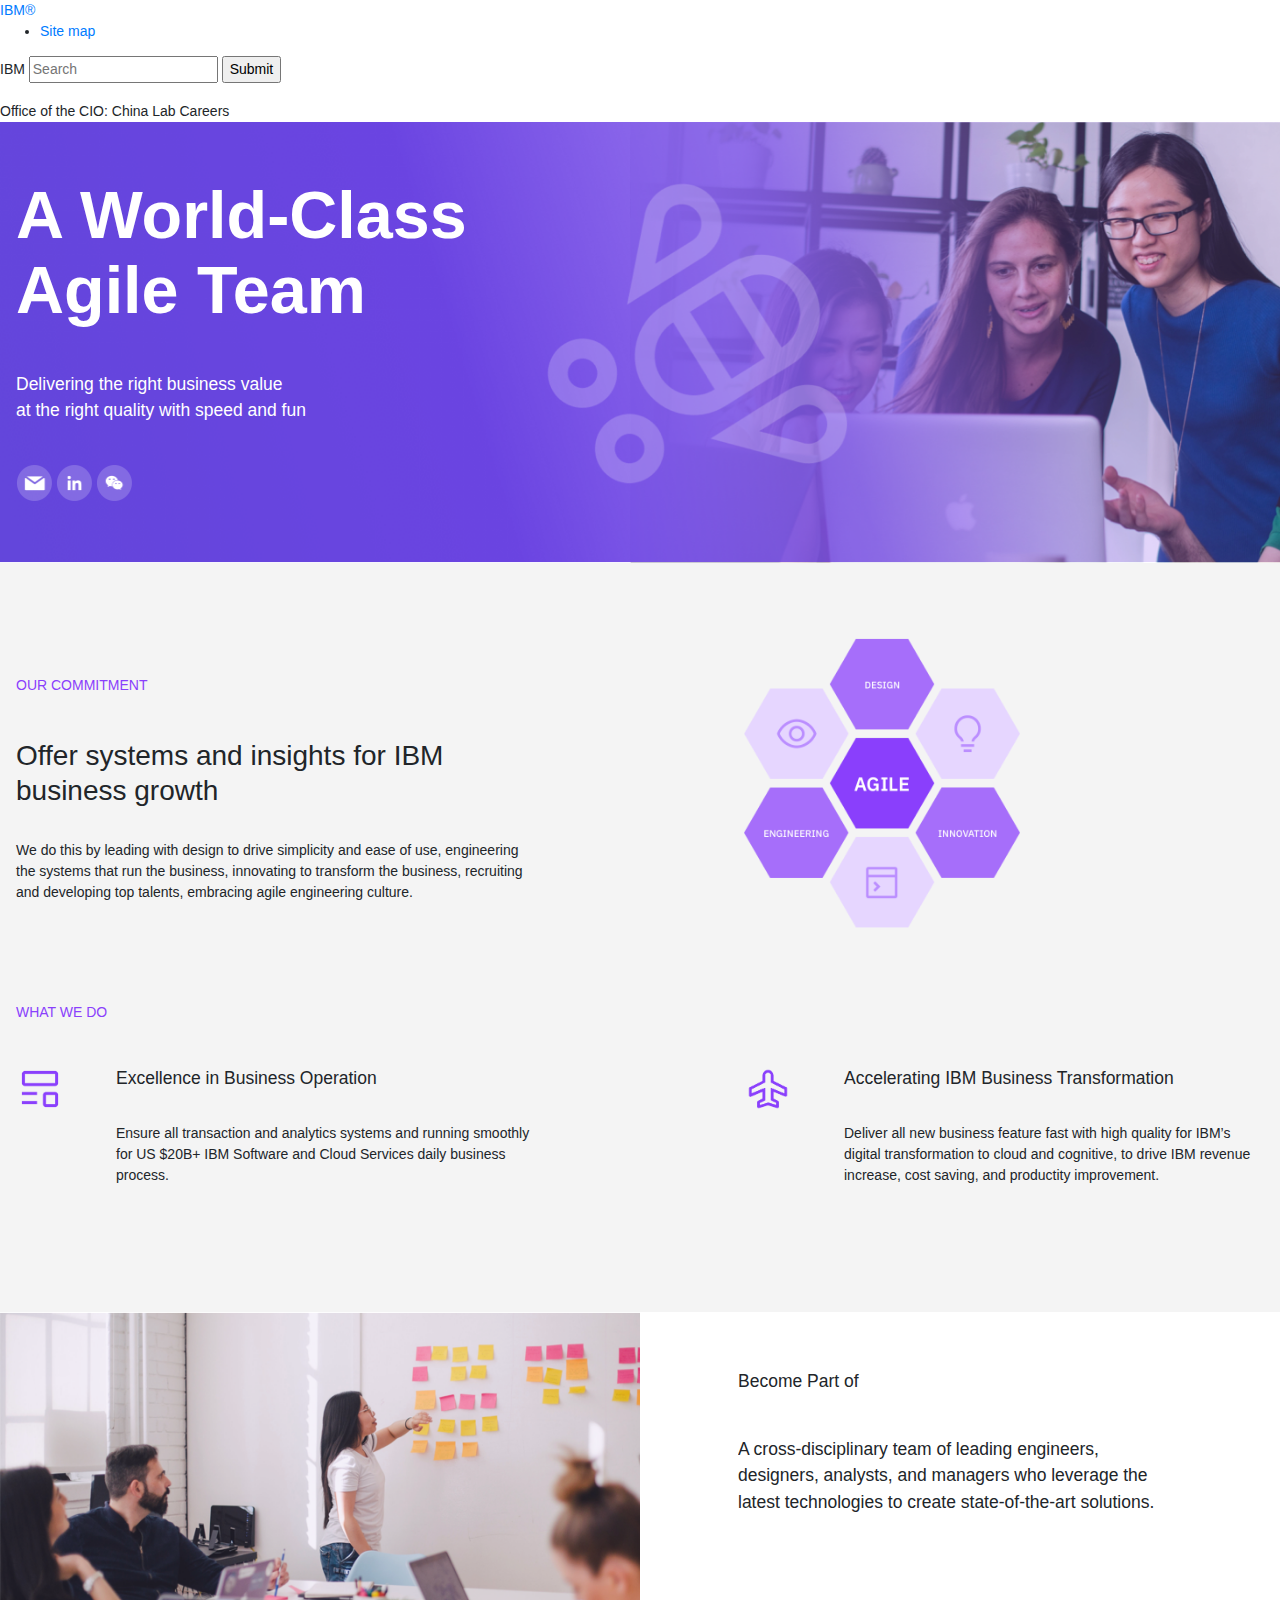
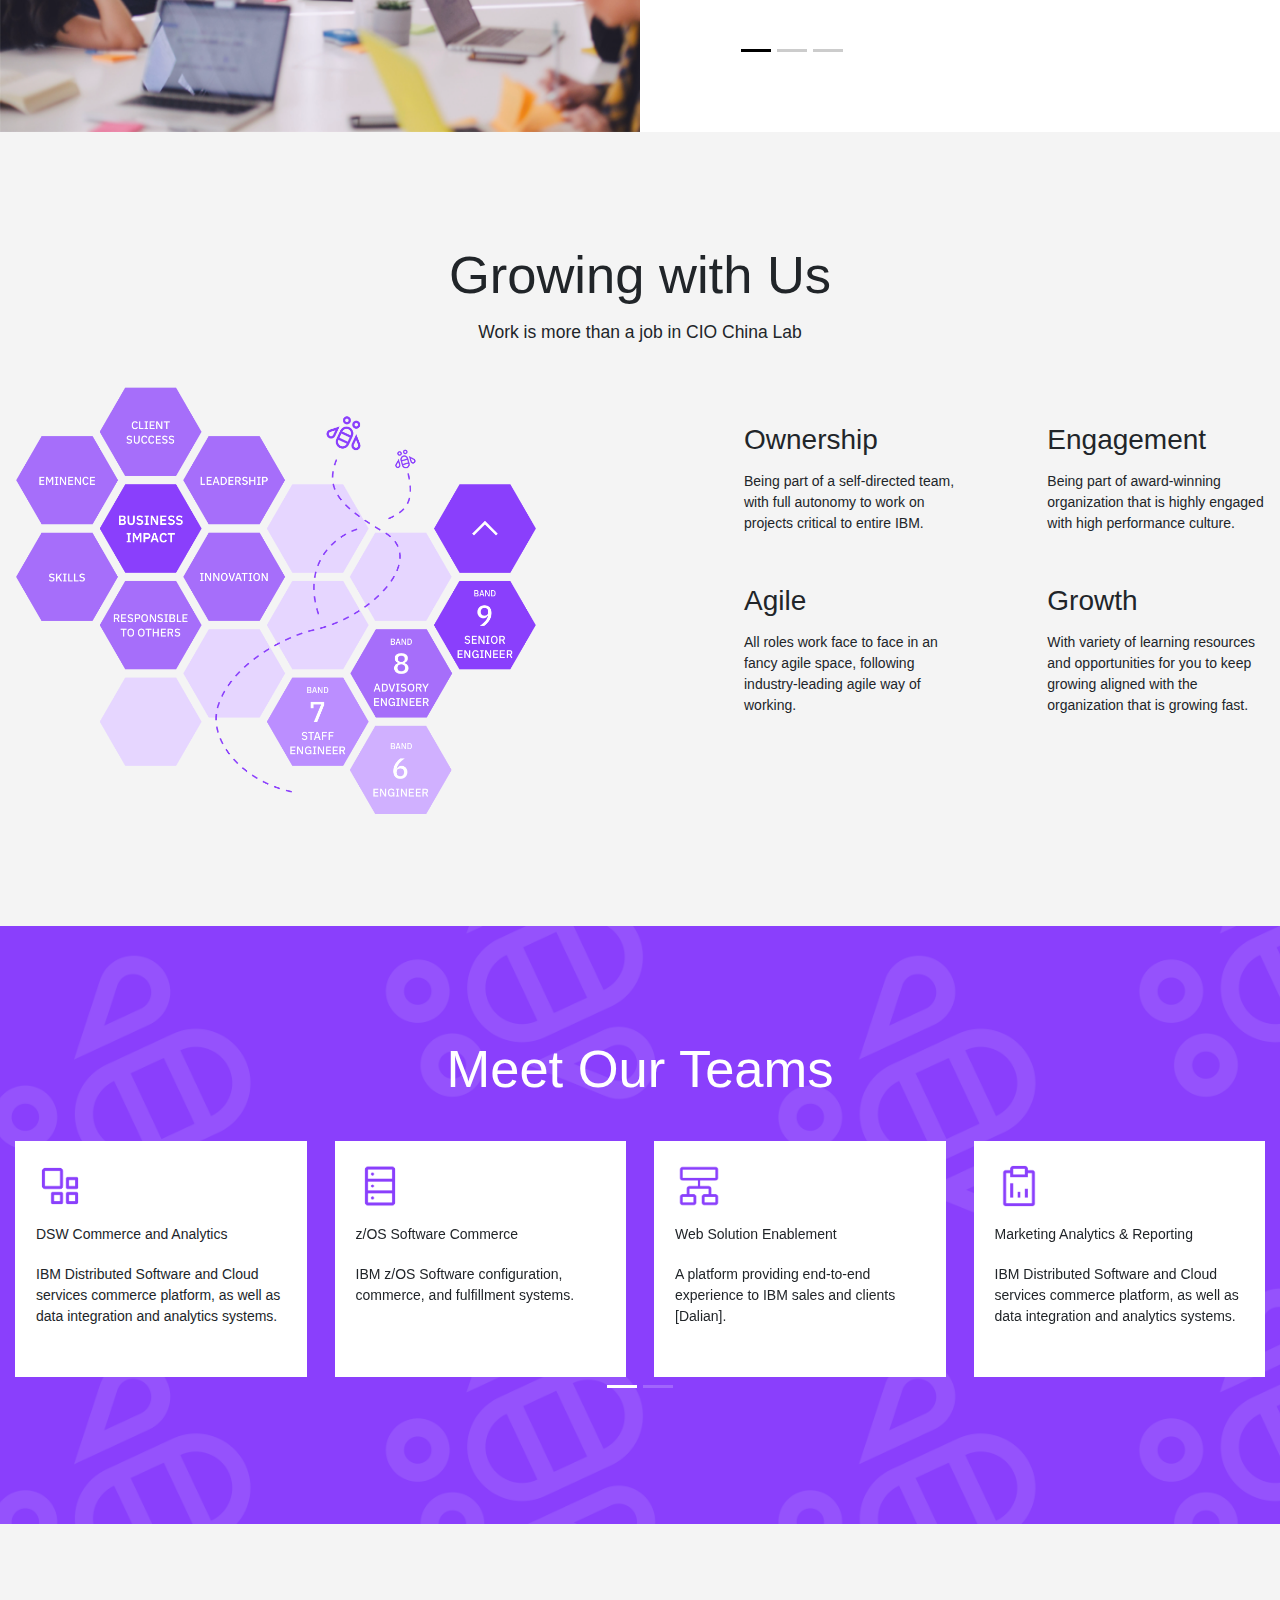
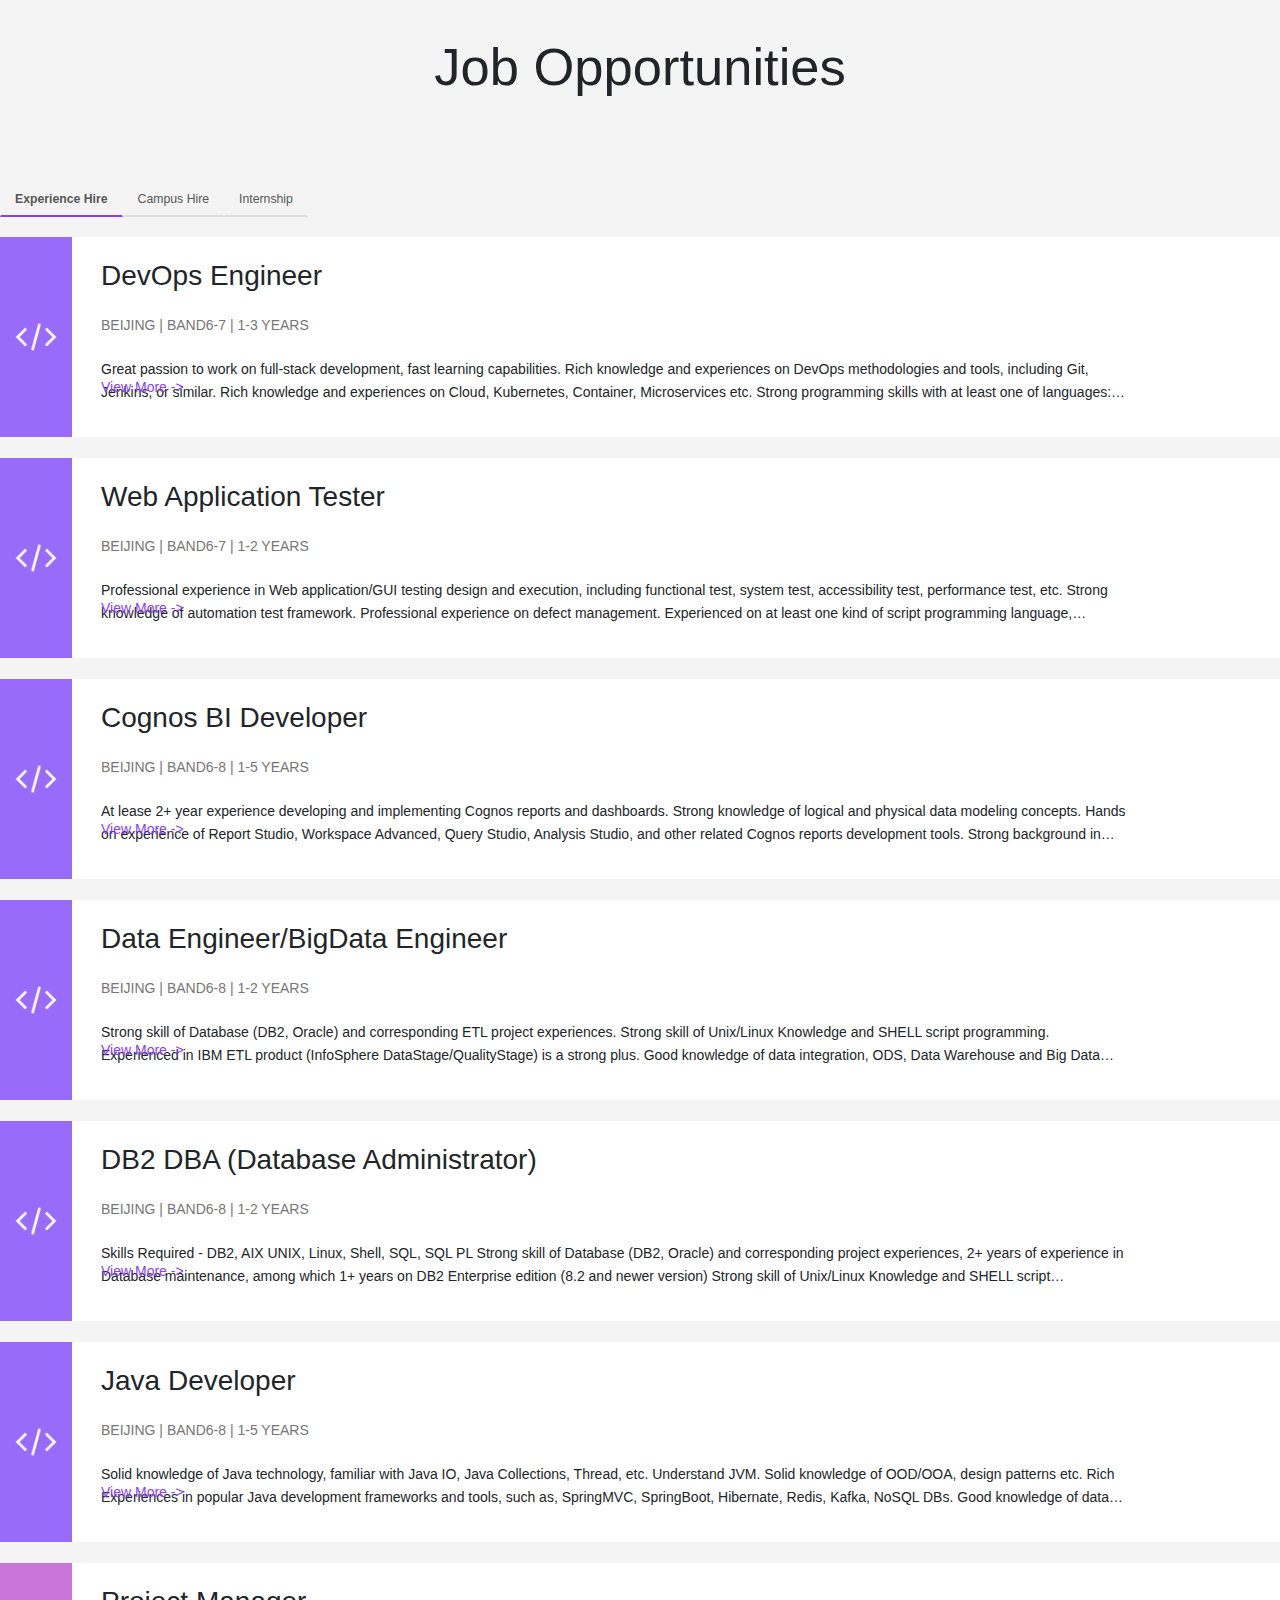
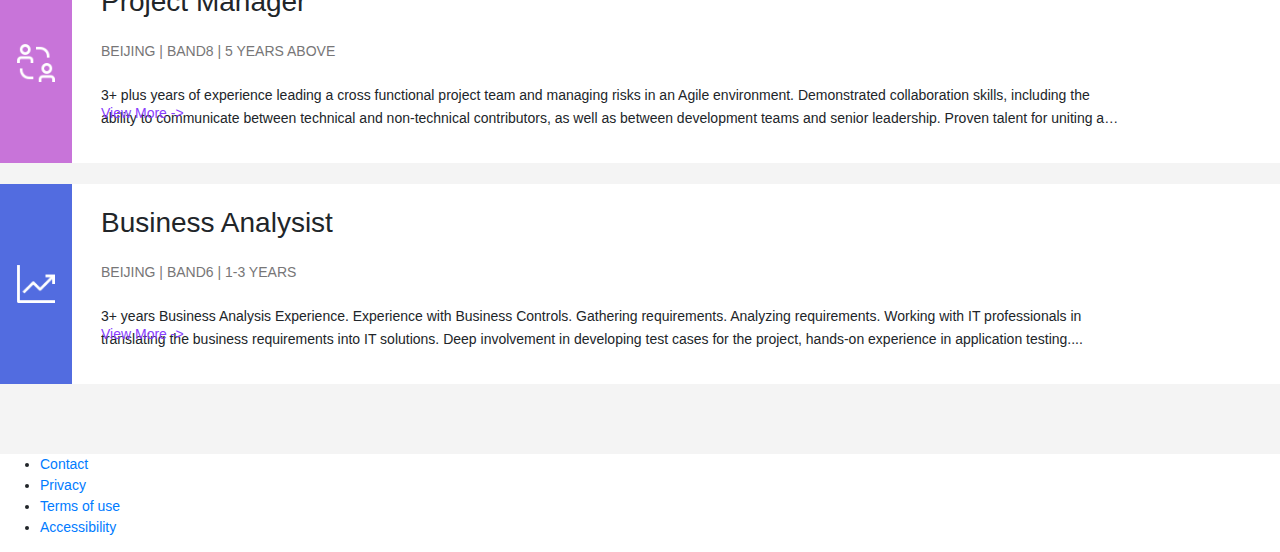
==== index.html @ 2b4200d7 "update becomePartOfUs png size in mobile" ====
<!doctype html>
<html lang="en">

<head>
  <!-- Required meta tags -->
  <meta charset="UTF-8" />

  <link rel="icon" href="//www.ibm.com/favicon.ico">
  <link rel="canonical" href="http://www.ibm.com/______">

  <meta name="dcterms.date" content="YYYY-MM-DD">
  <meta name="dcterms.rights" content="© Copyright IBM Corp. 2016">
  <meta name="description" content="IBM CIO CAREER">
  <meta name="geo.country" content="US">
  <meta name="keywords" content="IBM CIO CAREER">
  <meta name="robots" content="index,follow">
  <meta name="viewport" content="width=device-width, initial-scale=1, shrink-to-fit=no">

  <!-- <script type="text/javascript" language="JavaScript" src="js/jquery.i18n.properties-min.js"></script> -->

  <link rel="stylesheet" href="css/bootstrap.min.css">
  <link rel="stylesheet" href="css/index.css">
  <link rel="stylesheet" href="css/common.css">
  <link href="https://1.www.s81c.com/common/v18/css/www.css" rel="stylesheet">
  <link href="https://1.www.s81c.com/common/v19a/css/www.css" rel="stylesheet" />
  <script src="https://1.www.s81c.com/common/stats/ida_stats.js"></script>
  <script src="https://1.www.s81c.com/common/v18/js/www.js"></script>
  <script src="//1.www.s81c.com/common/v19a/js/www.js"></script>
  <script>
    IBMCore.common.util.config.set({
      footer: {
        type: "alternate"
      }
    });
  </script>

  <title>IBM CIO Career</title>

  <script>
    digitalData = {
      page: {
        category: {
          primaryCategory: "SB03"
        },
        pageInfo: {
          effectiveDate: "2014-11-19",
          expiryDate: "2015-11-19",
          language: "en-US",
          publishDate: "2014-11-19",
          publisher: "IBM Corporation",
          version: "v19",
          ibm: {
            contentDelivery: "ECM/Filegen",
            contentProducer: "ECM/IConS Adopter ## - #synkey# - 11/19/2014 05:14:00 PM",
            country: "US",
            industry: "______",
            owner: "Some Person/City/IBM",
            siteID: "______",
            subject: "______",
            type: "CT###"
          }
        }
      }
    };
  </script>


</head>

<body id="ibm-com" class="ibm-type">
  <div id="ibm-top" class="ibm-landing-page container-fiuled">
    <!-- MASTHEAD_BEGIN -->
    <div id="ibm-masthead" role="banner" aria-label="IBM">
      <div id="ibm-universal-nav">
        <nav role="navigation" aria-label="IBM">
          <div id="ibm-home"><a href="http://www.ibm.com/us/en/">IBM®</a></div>
          <ul id="ibm-menu-links" role="toolbar" aria-label="Site map">
            <li><a href="http://www.ibm.com/sitemap/us/en/">Site map</a></li>
          </ul>
        </nav>

        <div id="ibm-search-module" role="search" aria-labelledby="ibm-masthead">
          <form id="ibm-search-form" action="//www.ibm.com/Search/" method="get">
            <p>
              <label for="q">IBM</label>
              <input type="text" maxlength="100" value="" placeholder="Search" name="q" id="q" aria-label="Search" />
              <input type="hidden" value="18" name="v" />
              <input type="hidden" value="utf" name="en" />
              <input type="hidden" value="en" name="lang" />
              <input type="hidden" value="us" name="cc" />
              <input type="submit" id="ibm-search" class="ibm-btn-search" value="Submit" />
            </p>
          </form>
        </div>
      </div>
    </div>
    <!-- MASTHEAD_END -->

    <!-- CONTENT -->
    <div id="ibm-content-wrapper">
      <header role="banner" aria-labelledby="ibm-pagetitle-h1">
        <nav role="navigation">
          <div class="ibm-sitenav-menu-container" data-widgetprocessed="true" id="sitenav-menu">
            <div class="ibm-sitenav-menu-name">
              Office of the CIO: China Lab Careers
            </div>
          </div>
        </nav>
        <div id="ibm-leadspace-head" class="ibm-alternate cover-title">
          <div class="cio-career-padding-big">
            <div class="ibm-columns">
              <p class="cio-career-h1 font-weight-600">A World-Class <br />Agile Team</p>
              <p class="cio-career-padding-top-normal cio-career-h3">
                Delivering the right business value<br />at the right quality with speed and fun
              </p>
              <p class="cio-career-padding-top-normal" style="padding: 0px">
                <a href="mailto:sample@sample.com" class="contactImg emailImg"></a>
                <a href="https://www.linkedin.com/shareArticle?mini=true&url=https%3a%2f%2fciochinalab.github.io%2fhiring%2f&title=IBM%20CIO%20Career"
                  class="contactImg inImg"></a>
                <a class="contactImg wechatImg" id="wechat-link"></a>
              </p>
            </div>
          </div>
        </div>
      </header>
      <main role="main" aria-labelledby="ibm-pagetitle-h1" id="main">
        <div id="ibm-pcon" class="ibm-background-color ">
          <div class="our-commitment ibm-columns">
            <div class="row">
              <div class="col-sm-12 col-md-5 col-lg-5 cio-career-title-top-pad">
                <p class="careerPurple ibm-bold">OUR COMMITMENT</p>
                <p class="cio-career-h2 cio-career-padding-top-normal">Offer systems and insights for IBM business
                  growth
                </p>
                <p class="cio-career-padding-top-small">
                  We do this by leading with design to drive simplicity and ease of use,
                  engineering the systems that run the business, innovating to transform the business,
                  recruiting and developing top talents, embracing agile engineering culture.
                </p>
              </div>
              <div class="d-none d-md-block d-lg-block d-xl-block col-md-2 col-lg-2"></div>
              <div class="col-sm-12 col-md-5 col-lg-5 cio-career-padding-top-img">
                <img src="img/Agile.png" id="agile">
              </div>
            </div>
          </div>
          <div class="focused-areas ibm-columns">
            <div class="cio-career-padding-whatwedo row">
              <p class="careerPurple ibm-bold">WHAT WE DO</h3>
                <div class="w-100"></div>
                <div class="col-sm col-md-5 col-lg-5 cio-career-padding-top-normal">
                  <div class="row">
                    <div class="col icon-col">
                      <img src="img/icon5.png" class="icon-size">
                    </div>
                    <div class="col">
                      <p class="cio-career-h3">Excellence in Business Operation</p>
                      <p class="cio-career-padding-top-small">
                        Ensure all transaction and analytics systems and running smoothly for US $20B+ IBM
                        Software and Cloud Services daily business process.
                      </p>
                    </div>
                  </div>
                </div>
                <div class="col-sm-0 col-md-2 col-lg-2 cio-career-padding-top-normal"></div>
                <div class="col-sm col-md-5 col-lg-5 cio-career-padding-top-normal">
                  <div class="row">
                    <div class="col icon-col">
                      <img src="img/icon6.png" class="icon-size">
                    </div>
                    <div class="col">
                      <p class="cio-career-h3">Accelerating IBM Business Transformation</p>
                      <p class="cio-career-padding-top-small">
                        Deliver all new business feature fast with high quality for IBM’s digital
                        transformation to cloud and cognitive, to drive IBM revenue increase, cost
                        saving, and productity improvement.
                      </p>
                    </div>
                  </div>
                </div>
            </div>
          </div>
          <div class="become-part-of" id="becomePartOf">
            <div class="ibm-columns all-in-small-center-in-big">
              <div class="row">
                <div id="carouselBecomePartOf" class="carousel slide" data-ride="carousel" data-interval="false">
                  <ol class="carousel-indicators">
                    <li data-target="#carouselBecomePartOf" data-slide-to="0" class="active"></li>
                    <li data-target="#carouselBecomePartOf" data-slide-to="1"></li>
                    <li data-target="#carouselBecomePartOf" data-slide-to="2"></li>
                  </ol>
                  <div class="carousel-inner">
                    <div class="carousel-item active">
                      <div class="row">
                        <div class="col-sm-12 col-md-6 col-lg-6 becomePartOfCardImgDiv" style="overflow:hidden">
                          <img src="img/BecomePartOf.png" class="becomePartOfCardImg">
                        </div>
                        <div class="col-sm-12 col-md-6 col-lg-6 becomePartOfCard">
                          <div class="becomePartOfCardPad">
                            <p
                              class="cio-career-h3 cio-career-padding-top-h3 paddingContent ibm-type-serif ibm-type-regular">
                              Become Part of</p>
                            <p class="cio-career-h3 cio-career-padding-top-p paddingContent ibm-type-serif ellipsis-6">
                              A cross-disciplinary team of leading engineers, designers, analysts, and managers who
                              leverage
                              the latest technologies to create state-of-the-art solutions.
                            </p>
                          </div>
                        </div>
                      </div>
                    </div>
                    <div class="carousel-item">
                      <div class="row">
                        <div class="col-sm-12 col-md-6 col-lg-6 becomePartOfCardImgDiv" style="overflow:hidden">
                          <img src="img/Workin.png" class="becomePartOfCardImg">
                        </div>
                        <div class="col-sm-12 col-md-6 col-lg-6 becomePartOfCard">
                          <div class="becomePartOfCardPad">
                            <p
                              class="cio-career-h3 cio-career-padding-top-h3 paddingContent ibm-type-serif ibm-type-regular">
                              Work in</p>
                            <p class="cio-career-h3 cio-career-padding-top-p paddingContent ibm-type-serif ellipsis-6">
                              A collaborative, transparent, and flat organization with a dynamic studio-like atmosphere,
                              where
                              difference and diversity is fully respected.
                            </p>
                          </div>
                        </div>
                      </div>
                    </div>
                    <div class="carousel-item">
                      <div class="row">
                        <div class="col-sm-12 col-md-6 col-lg-6 becomePartOfCardImgDiv" style="overflow:hidden">
                          <img src="img/BenifitFrom.png" class="becomePartOfCardImg">
                        </div>
                        <div class="col-sm-12 col-md-6 col-lg-6 becomePartOfCard">
                          <div class="becomePartOfCardPad">
                            <p
                              class="cio-career-h3 cio-career-padding-top-h3 paddingContent ibm-type-serif ibm-type-regular">
                              Benefit from</p>
                            <p class="cio-career-h3 cio-career-padding-top-p paddingContent ibm-type-serif ellipsis-6">
                              The technical affinity and innovation capabilities encouraged by the team, where you can
                              develop
                              a global vision and mindset, offered a variety of opportunities.
                            </p>
                          </div>
                        </div>
                      </div>
                    </div>
                  </div>
                </div>
              </div>
            </div>

          </div>
          <div class="growing-with-us ibm-columns">
            <div class="cio-career-title-bottom-pad cio-career-title-top-pad">
              <p class="cio-career-medium text-center fontWeight">Growing with Us</p>
              <h2 class="d-none d-md-block d-lg-block d-xl-block cio-career-h3 ibm-padding-top-1 cio-career-padding-bottom-normal text-center fontWeight">Work is more than
                a
                job
                in CIO China Lab</h2>
                <h2 class="d-block d-md-none cio-career-h3 ibm-padding-top-1 cio-career-padding-bottom-normal text-center fontWeight">Work is more than
                    a
                    job<br/>
                    in CIO China Lab</h2>
              <div class="row">
                <div class="col-sm-12 col-md-12 col-lg-5" style="margin: auto 0">
                  <img src="img/Growing-with-Us.png" style="width: 100%">
                </div>
                <div class="col-sm-12 col-md-12 col-lg-2"></div>
                <div class="col-sm-12 col-md-12 col-lg-5">
                  <div class="row">
                    <div class="col-sm-5 growing-top-pad">
                      <p class="cio-career-h2">Ownership</p>
                      <p class="ibm-padding-top-1">Being part of a self-directed team, with full autonomy to
                        work on projects
                        critical to entire IBM.</p>
                    </div>
                    <div class="col-sm-2"></div>
                    <div class="col-sm-5 growing-top-pad">
                      <p class="cio-career-h2">Engagement</p>
                      <p class="ibm-padding-top-1">Being part of award-winning organization that is highly
                        engaged with high
                        performance culture.</p>
                    </div>
                  </div>
                  <div class="row">
                    <div class="col-sm-5 growing-top-pad">
                      <p class="cio-career-h2">Agile</p>
                      <p class="ibm-padding-top-1">All roles work face to face in an fancy agile space,
                        following industry-leading
                        agile way of working.</p>
                    </div>
                    <div class="col-sm-2"></div>
                    <div class="col-sm-5">
                      <p class="cio-career-h2 growing-top-pad">Growth</p>
                      <p class="ibm-padding-top-1">With variety of learning resources and opportunities for you
                        to keep growing
                        aligned with the organization that is growing fast.</p>
                    </div>
                  </div>
                </div>
              </div>
            </div>
          </div>
          <div class="meet-our-team cio-career-title-bottom-pad cio-career-title-top-pad" id="meetOurTeam">
            <p class="cio-career-medium fontWeight cio-career-aglign-center" style="color: #fff;">Meet Our Teams</p>
            <div id="carouselMeetOurTeam" class="ibm-columns carousel slide cio-career-padding-top-normal"
              data-ride="carousel" data-interval="false">
              <ol class="carousel-indicators" id="meetOurTeamIndicator">
              </ol>
              <div class="carousel-inner" id="meetOurTeamInner">
              </div>
            </div>
          </div>
          <div class="job-opportunity ibm-columns">
            <div class="cio-career-title-top-pad">
              <p class="cio-career-medium fontWeight cio-career-aglign-center">Job Opportunities</p>
              <nav class="cio-career-top-pad-medium ">
                <div class="nav nav-tabs  cio-career-small" id="opp-nav-tab" role="tablist">
                  <a class="nav-item nav-link active" id="tab-experienceHire" data-toggle="tab" href="#experienceHire"
                    role="tab" aria-controls="experience" aria-selected="true">Experience Hire</a>
                  <a class="nav-item nav-link" id="tab-campusHire" data-toggle="tab" href="#campusHire" role="tab"
                    aria-controls="campusHire" aria-selected="false">Campus Hire</a>
                  <a class="nav-item nav-link" id="tab-internship" data-toggle="tab" href="#internship" role="tab"
                    aria-controls="internship" aria-selected="false">Internship</a>
                </div>
              </nav>
              <div class="tab-content cio-career-bottom-pad-medium">
                <div class="tab-pane fade show active" id="experienceHire" role="tabpanel"
                  aria-labelledby="tab-experienceHire">
                </div>
                <div class="tab-pane fade" id="campusHire" role="tabpanel" aria-labelledby="tab-campusHire"></div>
                <div class="tab-pane fade" id="internship" role="tabpanel" aria-labelledby="tab-internship"></div>
              </div>
            </div>
          </div>
        </div>
      </main>
    </div>
    <!-- CONTENT -->

    <!-- FOOTER_BEGIN -->
    <div id="ibm-footer-module"></div>
    <footer role="contentinfo" aria-label="IBM">
      <div id="ibm-footer">
        <ul>
          <li><a href="http://www.ibm.com/contact/us/en/">Contact</a></li>
          <li><a href="http://www.ibm.com/privacy/us/en/">Privacy</a></li>
          <li><a href="http://www.ibm.com/legal/us/en/">Terms of use</a></li>
          <li><a href="http://www.ibm.com/accessibility/us/en/">Accessibility</a></li>
        </ul>
      </div>
    </footer>
    <!-- FOOTER_END -->
  </div>

  <script src="js/jquery.min.js"></script>
  <!-- <script src="js/jquery.i18n.properties.min.js"></script> -->
  <script src="js/jquery.qrcode.min.js"></script>
  <script src="js/hammer.min.js"></script>
  <script src="js/popper.min.js"></script>
  <script src="js/bootstrap.min.js"></script>
  <script src="js/jobs.js"></script>
  <script src="js/index.js"></script>
</body>

</html>
---- css/index.css ----
@media screen and (max-width: 768px) {
  .become-part-of>.all-in-small-center-in-big {
    width: 100% !important;
    padding: 0px !important;
  }

  #carouselBecomePartOf .carousel-indicators {
    padding: 0 0 2rem !important;
    position: absolute;
    right: auto !important;
    bottom: 0;
    left: 31px !important;
    z-index: 15;
    display: -ms-flexbox;
    display: flex;
    -ms-flex-pack: center;
    justify-content: center;
    padding-left: 0;
    margin-right: 0 !important;
    margin-left: 0 !important;
    list-style: none;
  }

  .task-card {
    padding: 1.8125rem 1.5rem 1.5rem;
    background-color: #fff;
    height: 16.8125rem;
  }

  .cio-career-top-pad-medium {
    padding-top: 2.5rem;
  }

  .cio-career-bottom-pad-medium {
    padding-bottom: 2.5rem;
  }

  .teamName-top-pad {
    padding-top: 1.5rem;
  }

  .meet-our-team {
    margin-left: -15px;
    margin-right: -15px;
    background-image: url("../img/Team-background-Mobile.png");
    background-size: cover;
    background-repeat: no-repeat;
  }

  /* show 3 lines */
  .imitate_ellipsis {
    position: relative;
    line-height: 1.625em;
    height: 4.875em;
    overflow: hidden;
  }

  .imitate_ellipsis::after {
    content: "...";
    position: absolute;
  }

  #agile {
    width: 70%;
  }

}

@media screen and (min-width: 768px) and (max-width: 1669px) {
  .become-part-of>.all-in-small-center-in-big {
    width: 100% !important;
    padding: 0px !important;
  }

  #carouselBecomePartOf .carousel-indicators {
    padding: 0 0 4rem !important;
    position: absolute;
    right: auto !important;
    bottom: 0;
    left: calc(7rem + 50%);
    z-index: 15;
    display: -ms-flexbox;
    display: flex;
    -ms-flex-pack: center;
    justify-content: center;
    padding-left: 0;
    margin-right: 0 !important;
    margin-left: 0 !important;
    list-style: none;
  }

  .task-card {
    padding: 1.5rem;
    background-color: #fff;
    height: 16.875rem;
  }

  .cio-career-top-pad-medium {
    padding-top: 5rem;
  }

  .cio-career-bottom-pad-medium {
    padding-bottom: 5rem;
  }

  .teamName-top-pad {
    padding-top: 1rem;
  }

  .meet-our-team {
    margin-left: -15px;
    margin-right: -15px;
    background-image: url("../img/Team-background-Web.png");
    background-size: cover;
    background-repeat: no-repeat;
  }

  /* show 2 lines */
  .imitate_ellipsis {
    position: relative;
    line-height: 1.625em;
    height: 3.25em;
    overflow: hidden;
  }

  .imitate_ellipsis::after {
    content: "...";
    position: absolute;
  }

  #agile {
    width: 19.6875rem;
  }
}

@media screen and (min-width: 1670px) and (max-width:1680px) {
  .become-part-of>.all-in-small-center-in-big {
    width: 100% !important;
    padding: 0px !important;
  }
}

@media screen and (min-width: 1670px) {
  #carouselBecomePartOf .carousel-indicators {
    padding: 0 0 4rem !important;
    position: absolute;
    right: auto !important;
    bottom: 0;
    left: calc(7rem + 50%);
    z-index: 15;
    display: -ms-flexbox;
    display: flex;
    -ms-flex-pack: center;
    justify-content: center;
    padding-left: 0;
    margin-right: 0 !important;
    margin-left: 0 !important;
    list-style: none;
  }

  .task-card {
    padding: 2.4375rem 1.5rem 1rem;
    background-color: #fff;
    height: 16.875rem;
  }

  .cio-career-top-pad-medium {
    padding-top: 5rem;
  }

  .cio-career-bottom-pad-medium {
    padding-bottom: 5rem;
  }

  .teamName-top-pad {
    padding-top: 1rem;
  }

  .meet-our-team {
    margin-left: -15px;
    margin-right: -15px;
    background-image: url("../img/Team-background-Web.png");
    background-size: cover;
    background-repeat: no-repeat;
  }

  /* show 2 lines */
  .imitate_ellipsis {
    position: relative;
    line-height: 1.625em;
    height: 3.25em;
    overflow: hidden;
  }

  .imitate_ellipsis::after {
    content: "...";
    position: absolute;
  }

  #agile {
    width: 19.6875rem;
  }

}

ol>li::before,
ul>li::before {
  display: none !important;
}

ol>li{
  padding-top: 0px !important;
  padding-left: 0px !important;
}

.careerPurple {
  color: #8A3FFC;
}

.emailImg {
  background-image: url("../img/icon-Email.png");
  background-size: 36px 36px;
}

.emailImg:hover {
  background-image: url("../img/icon-Email(hover).png");
  background-size: 36px 36px;
}

.inImg {
  background-image: url("../img/icon-Linkedin.png");
  background-size: 36px 36px;
}

.inImg:hover {
  background-image: url("../img/icon-Linkedin(hover).png");
  background-size: 36px 36px;
}

.wechatImg {
  background-image: url("../img/icon-WeChat.png");
  background-size: 36px 36px;
}

.wechatImg:hover {
  background-image: url("../img/icon-WeChat(hover).png");
  background-size: 36px 36px;
}

.contactImg {
  height: 36px;
  width: 36px;
  display: inline-block;
}

.ibm-background-color {
  background-color: #f4f4f4 !important;
}

.ibm-columns {
  padding: 0 16px !important;
}

.col,
.col-1,
.col-10,
.col-11,
.col-12,
.col-2,
.col-3,
.col-4,
.col-5,
.col-6,
.col-7,
.col-8,
.col-9,
.col-auto,
.col-lg,
.col-lg-1,
.col-lg-10,
.col-lg-11,
.col-lg-12,
.col-lg-2,
.col-lg-3,
.col-lg-4,
.col-lg-5,
.col-lg-6,
.col-lg-7,
.col-lg-8,
.col-lg-9,
.col-lg-auto,
.col-md,
.col-md-1,
.col-md-10,
.col-md-11,
.col-md-12,
.col-md-2,
.col-md-3,
.col-md-4,
.col-md-5,
.col-md-6,
.col-md-7,
.col-md-8,
.col-md-9,
.col-md-auto,
.col-sm,
.col-sm-1,
.col-sm-10,
.col-sm-11,
.col-sm-12,
.col-sm-2,
.col-sm-3,
.col-sm-4,
.col-sm-5,
.col-sm-6,
.col-sm-7,
.col-sm-8,
.col-sm-9,
.col-sm-auto,
.col-xl,
.col-xl-1,
.col-xl-10,
.col-xl-11,
.col-xl-12,
.col-xl-2,
.col-xl-3,
.col-xl-4,
.col-xl-5,
.col-xl-6,
.col-xl-7,
.col-xl-8,
.col-xl-9,
.col-xl-auto {
  padding-right: 0px !important;
  padding-left: 0px !important;
}

.nav-tabs .nav-link:focus, .nav-tabs .nav-link:hover {
  border-color: transparent transparent #DCDCDC transparent !important;
}

.nav-tabs {
  border-bottom: 0px !important;
}
#opp-nav-tab a {
  color: #565656 !important;
}

.nav-tabs .nav-link {
  /* border: 2px solid transparent; */
  border-bottom: 2px solid #DCDCDC;
  border-top-left-radius: .25rem;
  border-top-right-radius: .25rem;
}

.nav-tabs .nav-item.show .nav-link, .nav-tabs .nav-link.active {
  color: #373D42 !important;
  font-weight: 600;
  background-color: #f4f4f4 !important;
  border-color:#f4f4f4 #f4f4f4 #8A3FFC #f4f4f4 !important;
}

.carousel-indicators li{
  opacity: .2;
}

a:focus {
  outline:0px !important;
}

.row {
  margin-right: 0px !important;
  margin-left: 0px !important;
}

.xs-pad {
  padding-bottom: 8px !important;
}

/* .cover-title p {
  font-size: 1.2rem;
}

.cover-title .col-sm {
  padding: 2rem 3rem;
}

.cover-title h1 {
  font-size: 4rem;
} */


/* 对 */
.our-commitment .col-sm {
  padding: 0rem;
}

.focused-areas .col-sm {
  padding: 0rem;
}

.focused-areas .icon-col {
  flex: 0 0 100px;
}

.become-part-of .col-sm:first-child {
  padding: 0;
}

.become-part-of .col-sm:first-child img {
  width: 100%;
}

.become-part-of .row {
  background-color: #fff;
  margin-left: 0px;
  margin-right: 0px;
}

.become-part-of .carousel {
  height: 100%;
}

.become-part-of .carousel .carousel-indicators li {
  background-color: #000;
}
.subtitle-job-card{
  color: #777677;
}

.icon-size{
  height: 3.45rem;
}
/* .become-part-of .carousel .carousel-item {
  padding: 3rem;
} */


/* .meet-our-team>P:first-child {
  color: #fff;
  text-align: center;
} */



.meet-our-team ol {
  padding: 0px;
}

.job-opportunity {
  padding: 0px !important;
}

.industryHireLeft {
  float: left;
  width: 10px;
  position: relative;
}

.industryHireRight {
  float: right;
  width: 100%;
  margin-left: -100px;
}


.ellipsis-6 {
  display: -webkit-box;
  overflow: hidden;
  white-space: normal;
  text-overflow: ellipsis;
  word-wrap: break-word;
  -webkit-line-clamp: 6;
  -webkit-box-orient: vertical;
}

.ellipsis-2 {
  display: -webkit-box;
  overflow: hidden;
  white-space: normal;
  text-overflow: ellipsis;
  word-wrap: break-word;
  -webkit-line-clamp: 2;
  -webkit-box-orient: vertical;
}

.ellipsis-3 {
  display: -webkit-box;
  overflow: hidden;
  white-space: normal;
  text-overflow: ellipsis;
  word-wrap: break-word;
  -webkit-line-clamp: 3;
  -webkit-box-orient: vertical;
}

.font-weight-600 {
  font-weight: 600;
}

.view-more{
  color: #8A3FFC;
}
---- css/common.css ----
@media screen and (max-width: 768px) {

  .cio-career-h1 {
    font-size: 2.625rem;
    line-height: 3.125rem;
  }

  .cio-career-h2 {
    font-size: 1.75rem;
    line-height: 2.25rem;
  }

  .cio-career-h3 {
    font-size: 1.25rem;
    line-height: 1.625rem;
  }

  .cio-career-small {
    font-size: 0.75rem
  }

  .cio-career-medium {
    font-size: 2rem;
    line-height: 2.5rem;
  }

  .cio-career-padding-big {
    padding-top: 3rem !important;
    padding-bottom: 1.4625rem !important;
  }

  .cio-career-padding-top-normal {
    padding-top: 1rem !important;
  }

  .cio-career-title-top-pad {
    padding-top: 5rem;
  }

  .cio-career-title-bottom-pad {
    padding-bottom: 5rem;
  }

  .cio-career-padding-top-small {
    padding-top: 1rem;
  }

  .cio-career-padding-bottom-normal {
    padding-bottom: 2rem !important;
  }

  .cio-career-padding-top-img {
    padding-top: 2.5rem;
  }

  .cio-career-padding-whatwedo {
    padding-top: 5rem;
    padding-bottom: 5rem;
  }

  .cover-title {
    background-image: url("../img/Banner-Mobile.png");
    background-size: cover;
    background-repeat: no-repeat;
    color: #fff;
  }

  .job-opportunity .tab-content .job-card {
    margin-top: 1.5rem;
    background-color: #fff;
  }

  .job-card-content {
    padding: 1.5rem;
  }

  .industryHireImg {
    height: 100%;
    width: 10px;
    padding: 0px !important;
  }

  .becomePartOfCard {
    height: 18rem;
  }

  .becomePartOfCardPad {
    padding-left: 1rem;
    padding-right: 1rem;
  }

  .cio-career-padding-top-p {
    padding-top: 1rem;
  }

  .cio-career-padding-top-h3 {
    padding-top: 2rem
  }

  .paddingContent {
    padding-left: 1rem;
    padding-right: 1rem;
  }

  .becomePartOfCardImg {
    width: 100% !important;
  }

  .meet-our-team-pad {
    padding-left: 1rem;
    padding-right: 1rem;
  }

  .team-card-pad {
    padding-left: 1rem;
    padding-right: 1rem;
  }

  .growing-top-pad{
    padding-top: 2.5rem;
  }

}

@media screen and (min-width: 768px) and (max-width: 1669px) {
  html {
    font-size: 14px !important;
  }
  .cio-career-h1 {
    font-size: 4.75rem;
    line-height: 5.375rem;
  }

  .cio-career-h2 {
    font-size: 2rem;
    line-height: 2.5rem;
  }

  .cio-career-h3 {
    font-size: 1.25rem;
    line-height: 1.875rem;
  }

  .cio-career-small {
    font-size: 0.875rem
  }

  .cio-career-medium {
    font-size: 3.75rem;
    line-height: 4.375rem;
  }

  .cio-career-padding-big {
    padding-top: 4rem !important;
    padding-bottom: 3rem !important;
  }

  .cio-career-padding-top-normal {
    padding-top: 2rem !important;
  }

  .cio-career-title-top-pad {
    /* 128 */
    padding-top: 8rem;
  }

  .cio-career-title-bottom-pad {
    padding-bottom: 8rem;
  }

  .cio-career-padding-top-small {
    padding-top: 1.25rem;
  }

  .cio-career-padding-bottom-normal {
    padding-bottom: 2.5rem !important;
  }

  .cio-career-padding-top-img {
    padding-top: 5.375rem;
  }

  .cio-career-padding-whatwedo {
    padding-top: 5.3rem;
    padding-bottom: 8rem;
  }

  .cover-title {
    background-image: url("../img/Banner-Web.png");
    background-size: cover;
    background-repeat: no-repeat;
    color: #fff;
  }

  .job-opportunity .tab-content .job-card {
    margin-top: 1.5rem;
    background-color: #fff;
    height: 200px;
  }

  .job-card-content {
    padding: 1.5rem;
    height: 200px;
  }

  .industryHireImg {
    height: 100%;
    max-width: 80px;
    padding: 0px !important;
  }

  .becomePartOfCard {
    height: 30rem;
  }
  .becomePartOfCardImgDiv{
    height: 30rem;
  }

  .becomePartOfCardPad {
    padding-left: 7rem;
    padding-right: 8.5rem;
  }

  .cio-career-padding-top-p {
    padding-top: 2rem;
  }

  .cio-career-padding-top-h3 {
    padding-top: 4rem
  }

  .becomePartOfCardImg {
    height: 100% !important;
  }

  .meet-our-team-pad {
    padding-left: 7.92rem;
    padding-right: 7.92rem;
  }

  .team-card-pad {
    padding-left: 1rem;
    padding-right: 1rem;
  }

  .growing-top-pad{
    padding-top: 2.5rem;
  }
}

@media screen and (min-width: 1670px) {

  .cio-career-h1 {
    font-size: 4.75rem;
    line-height: 5.375rem;
  }

  .cio-career-h2 {
    font-size: 2rem;
    line-height: 2.5rem;
  }

  .cio-career-h3 {
    font-size: 1.5rem;
    line-height: 1.875rem;
  }

  .cio-career-small {
    font-size: 0.875rem
  }

  .cio-career-medium {
    font-size: 3.75rem;
    line-height: 4.375rem;
  }

  .cio-career-padding-big {
    padding-top: 5rem !important;
    padding-bottom: 3.25rem !important;
  }

  .cio-career-padding-top-normal {
    /* 40 */
    padding-top: 2.5rem !important;
  }

  .cio-career-title-top-pad {
    /* 128 */
    padding-top: 8rem;
  }

  .cio-career-title-bottom-pad {
    padding-bottom: 8rem;
  }

  .cio-career-padding-top-small {
    padding-top: 1.5rem;
  }

  .cio-career-padding-bottom-normal {
    padding-bottom: 2.5rem !important;
  }

  .cio-career-padding-top-img {
    padding-top: 5.375rem;
  }

  .cio-career-padding-whatwedo {
    padding-top: 5.3rem;
    padding-bottom: 8rem;
  }

  .cover-title {
    background-image: url("../img/Banner-Web.png");
    background-size: cover;
    background-repeat: no-repeat;
    color: #fff;
  }

  .job-opportunity .tab-content .job-card {
    margin-top: 1.5rem;
    background-color: #fff;
    height: 222px;
  }

  .job-card-content {
    padding: 1.5rem;
    height: 222px;
  }

  .industryHireImg {
    height: 100%;
    width: 100%;
    max-width: 80px;
    padding: 0px !important;
  }

  .becomePartOfCard {
    height: 30rem;
  }
  .becomePartOfCardImgDiv{
    height: 30rem;
  }

  .becomePartOfCardPad {
    padding-left: 7rem;
    padding-right: 8.5rem;
  }

  .cio-career-padding-top-p {
    padding-top: 2rem;
  }

  .cio-career-padding-top-h3 {
    padding-top: 4rem
  }

  .becomePartOfCardImg {
    height: 100% !important;
  }

  .meet-our-team-pad {
    padding-left: 7.92rem;
    padding-right: 7.92rem;
  }

  .team-card-pad {
    padding-left: 1rem;
    padding-right: 1rem;
  }

  .growing-top-pad{
    padding-top: 2.5rem;
  }
}

#ibm-content-wrapper p {
  padding-bottom: 0px
}

.fontWeight {
  font-weight: 300;
}

.text-center {
  text-align: center;
}

.cio-career-aglign-center {
  text-align: center;
}
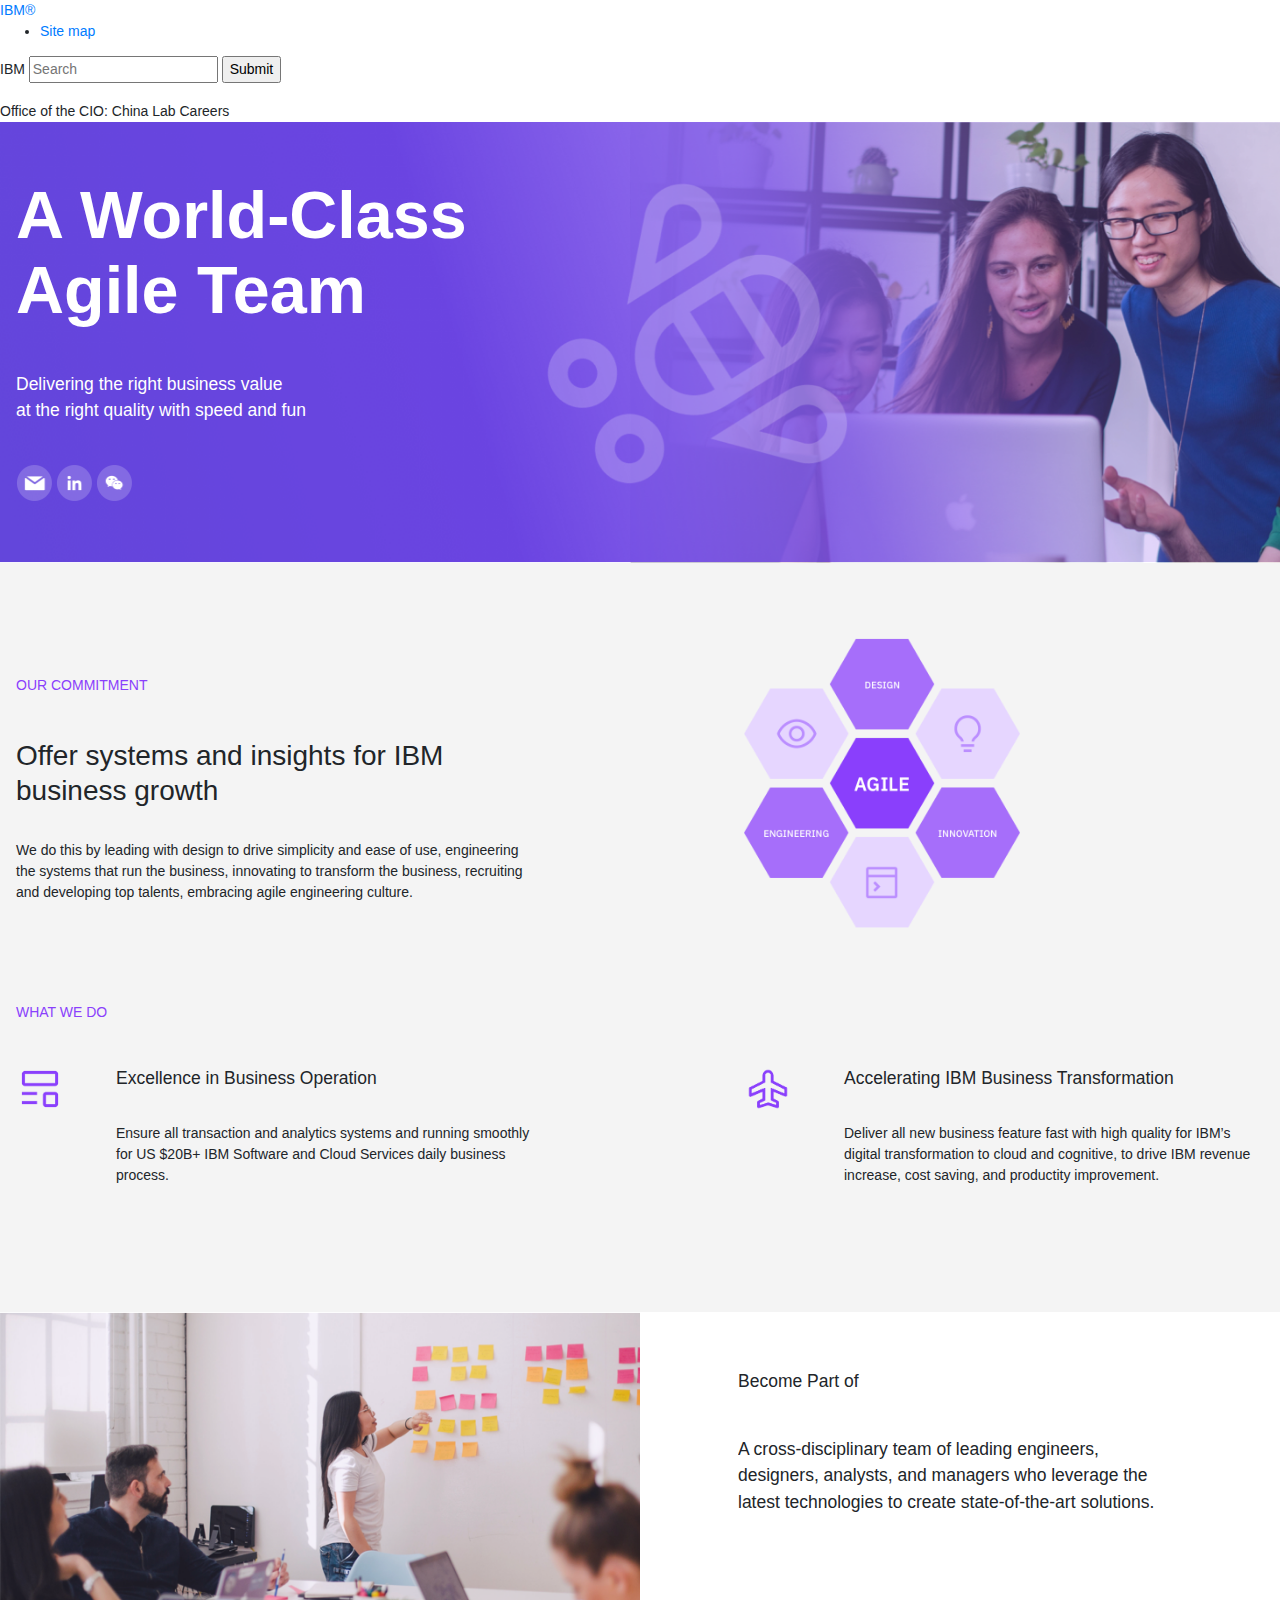
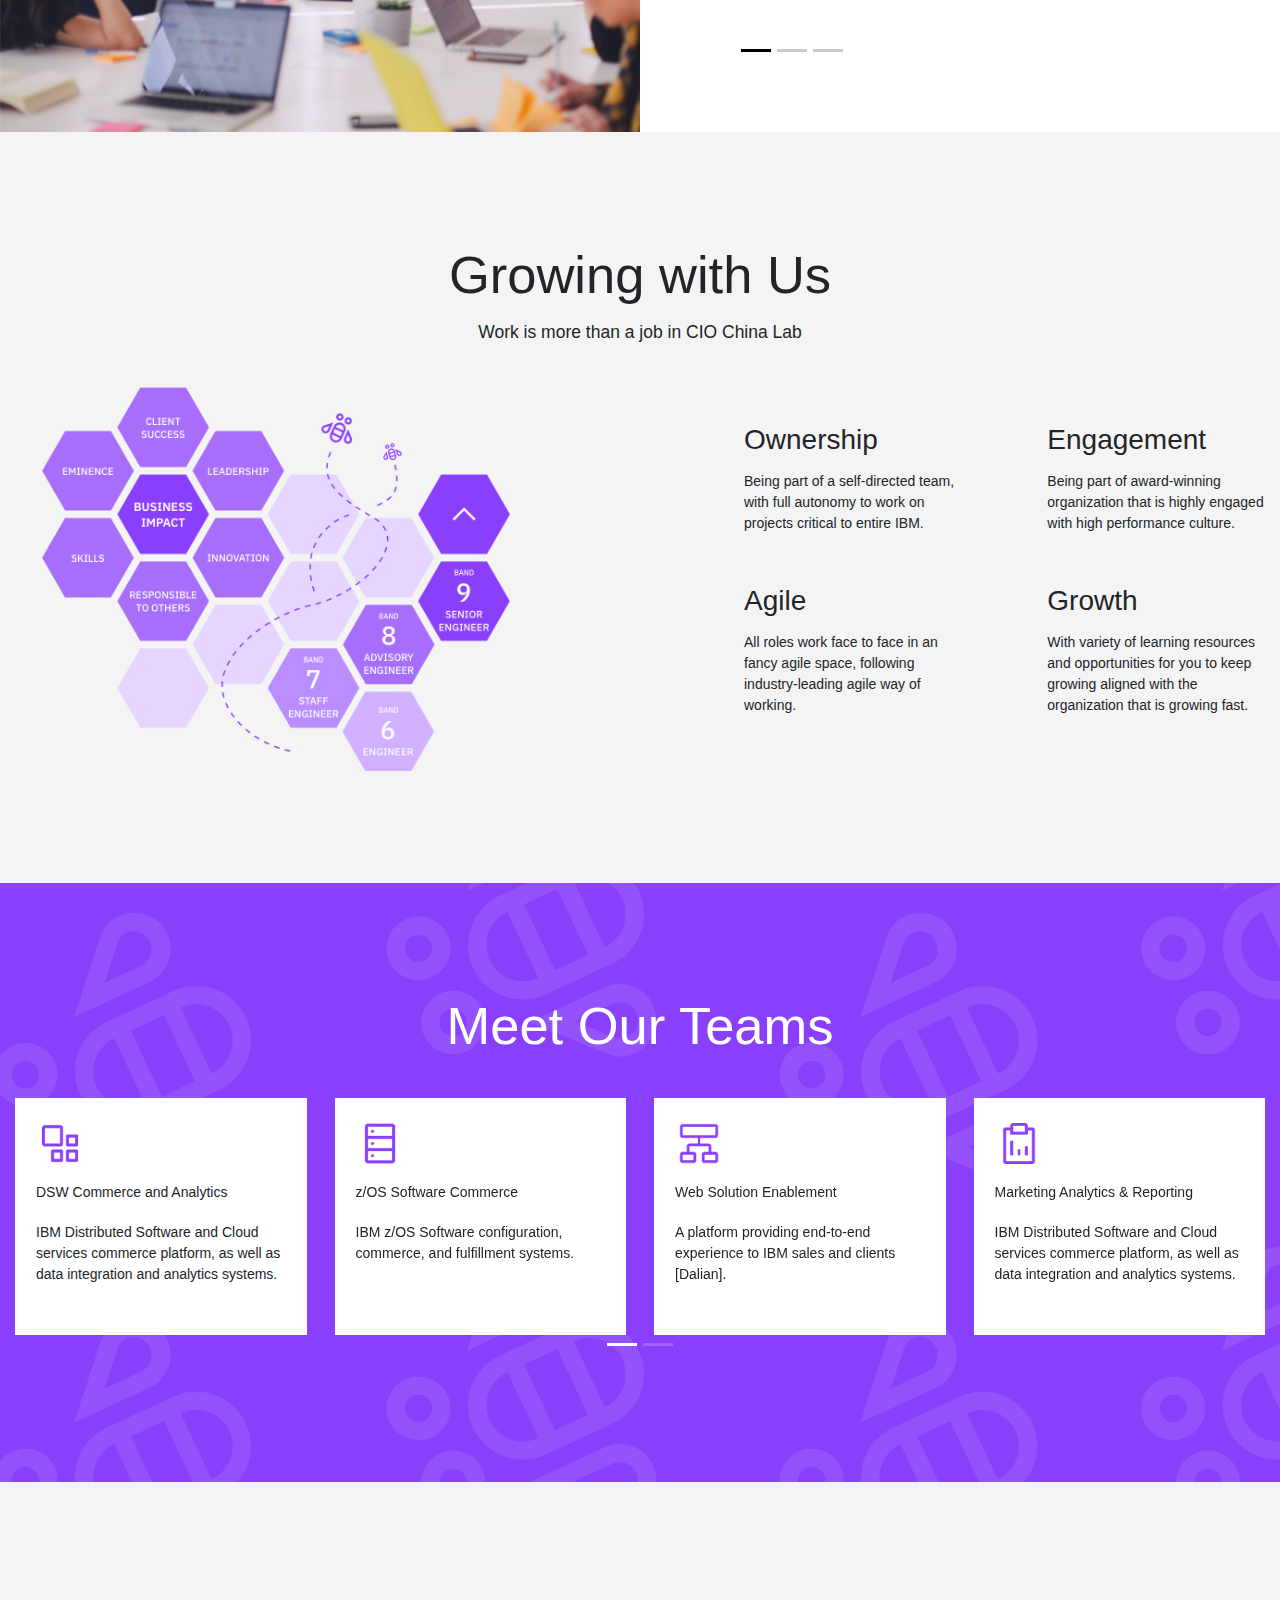
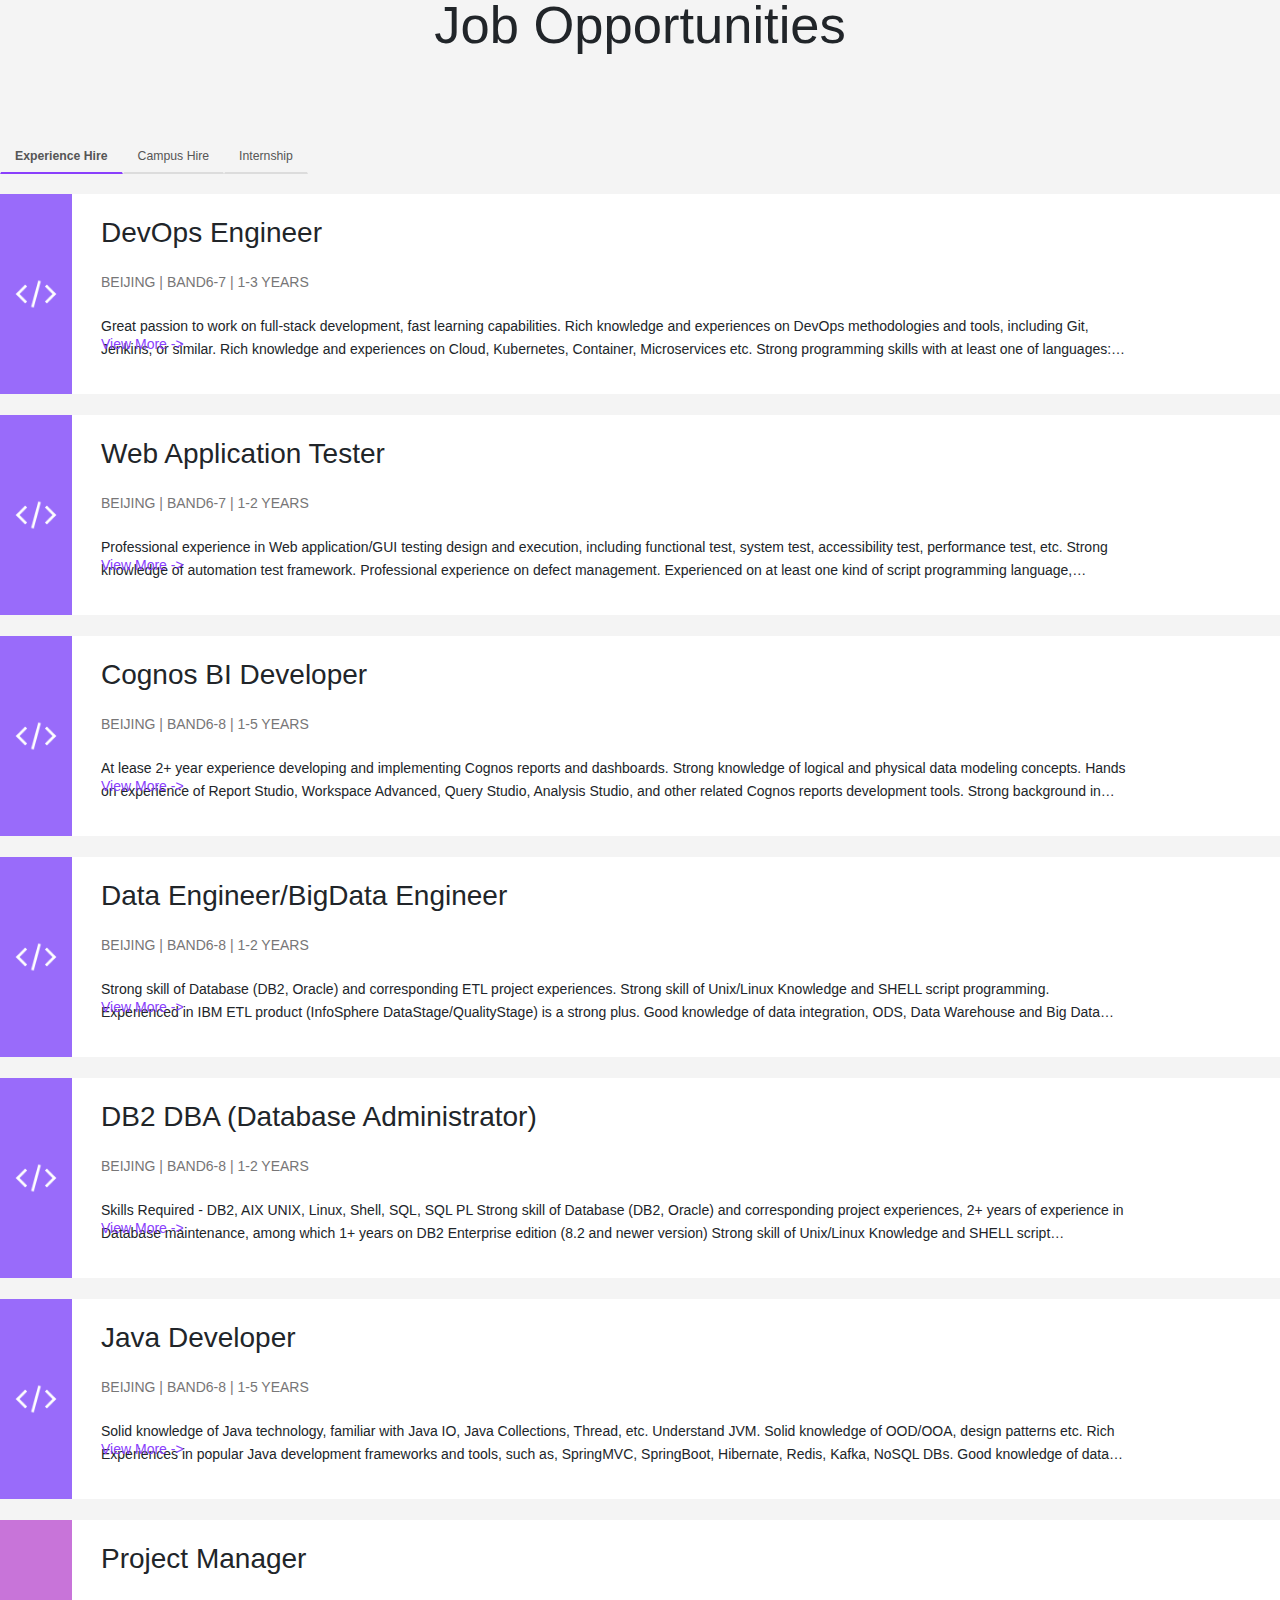
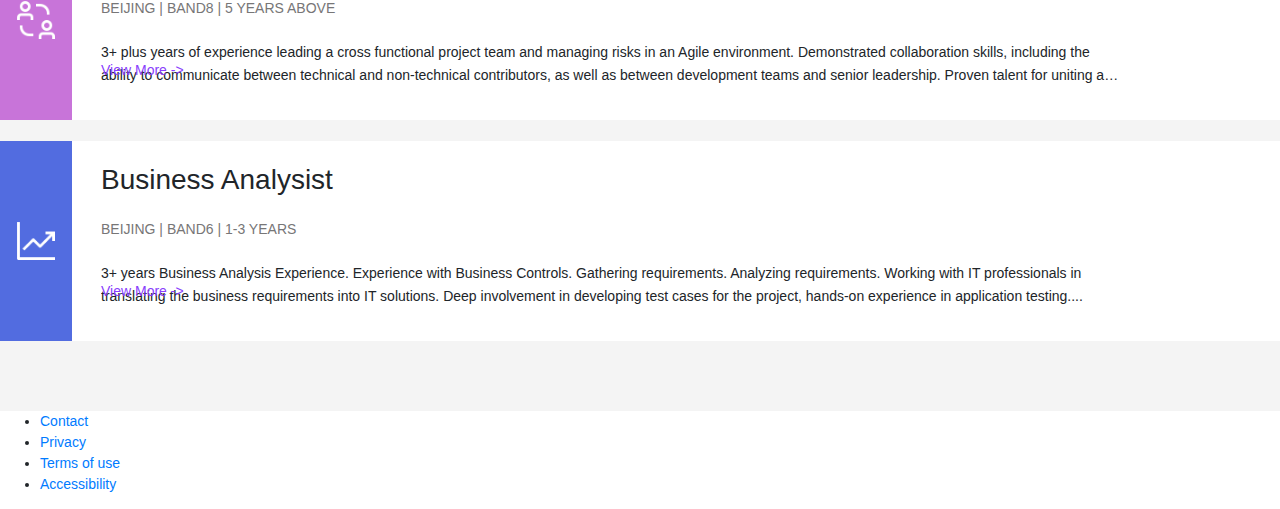
==== commit d015c887: "update growing with us img size" ====
--- a/index.html
+++ b/index.html
@@ -265,8 +265,8 @@
                     job<br/>
                     in CIO China Lab</h2>
               <div class="row">
-                <div class="col-sm-12 col-md-12 col-lg-5" style="margin: auto 0">
-                  <img src="img/Growing-with-Us.png" style="width: 100%">
+                <div class="col-sm-12 col-md-12 col-lg-5 cio-career-aglign-center">
+                  <img src="img/Growing-with-Us.png" class="growing-with-us-img">
                 </div>
                 <div class="col-sm-12 col-md-12 col-lg-2"></div>
                 <div class="col-sm-12 col-md-12 col-lg-5">
--- a/css/index.css
+++ b/css/index.css
@@ -63,6 +63,9 @@
   #agile {
     width: 70%;
   }
+  .growing-with-us-img{
+  width: 70%;
+  }
 
 }
 
@@ -130,6 +133,9 @@
 
   #agile {
     width: 19.6875rem;
+  }
+  .growing-with-us-img{
+    width: 90%;
   }
 }
 
@@ -199,6 +205,10 @@
 
   #agile {
     width: 19.6875rem;
+  }
+
+  .growing-with-us-img{
+    width: 90%;
   }
 
 }
--- a/css/common.css
+++ b/css/common.css
@@ -16,7 +16,7 @@
   }
 
   .cio-career-small {
-    font-size: 0.75rem
+    font-size: 0.875rem
   }
 
   .cio-career-medium {
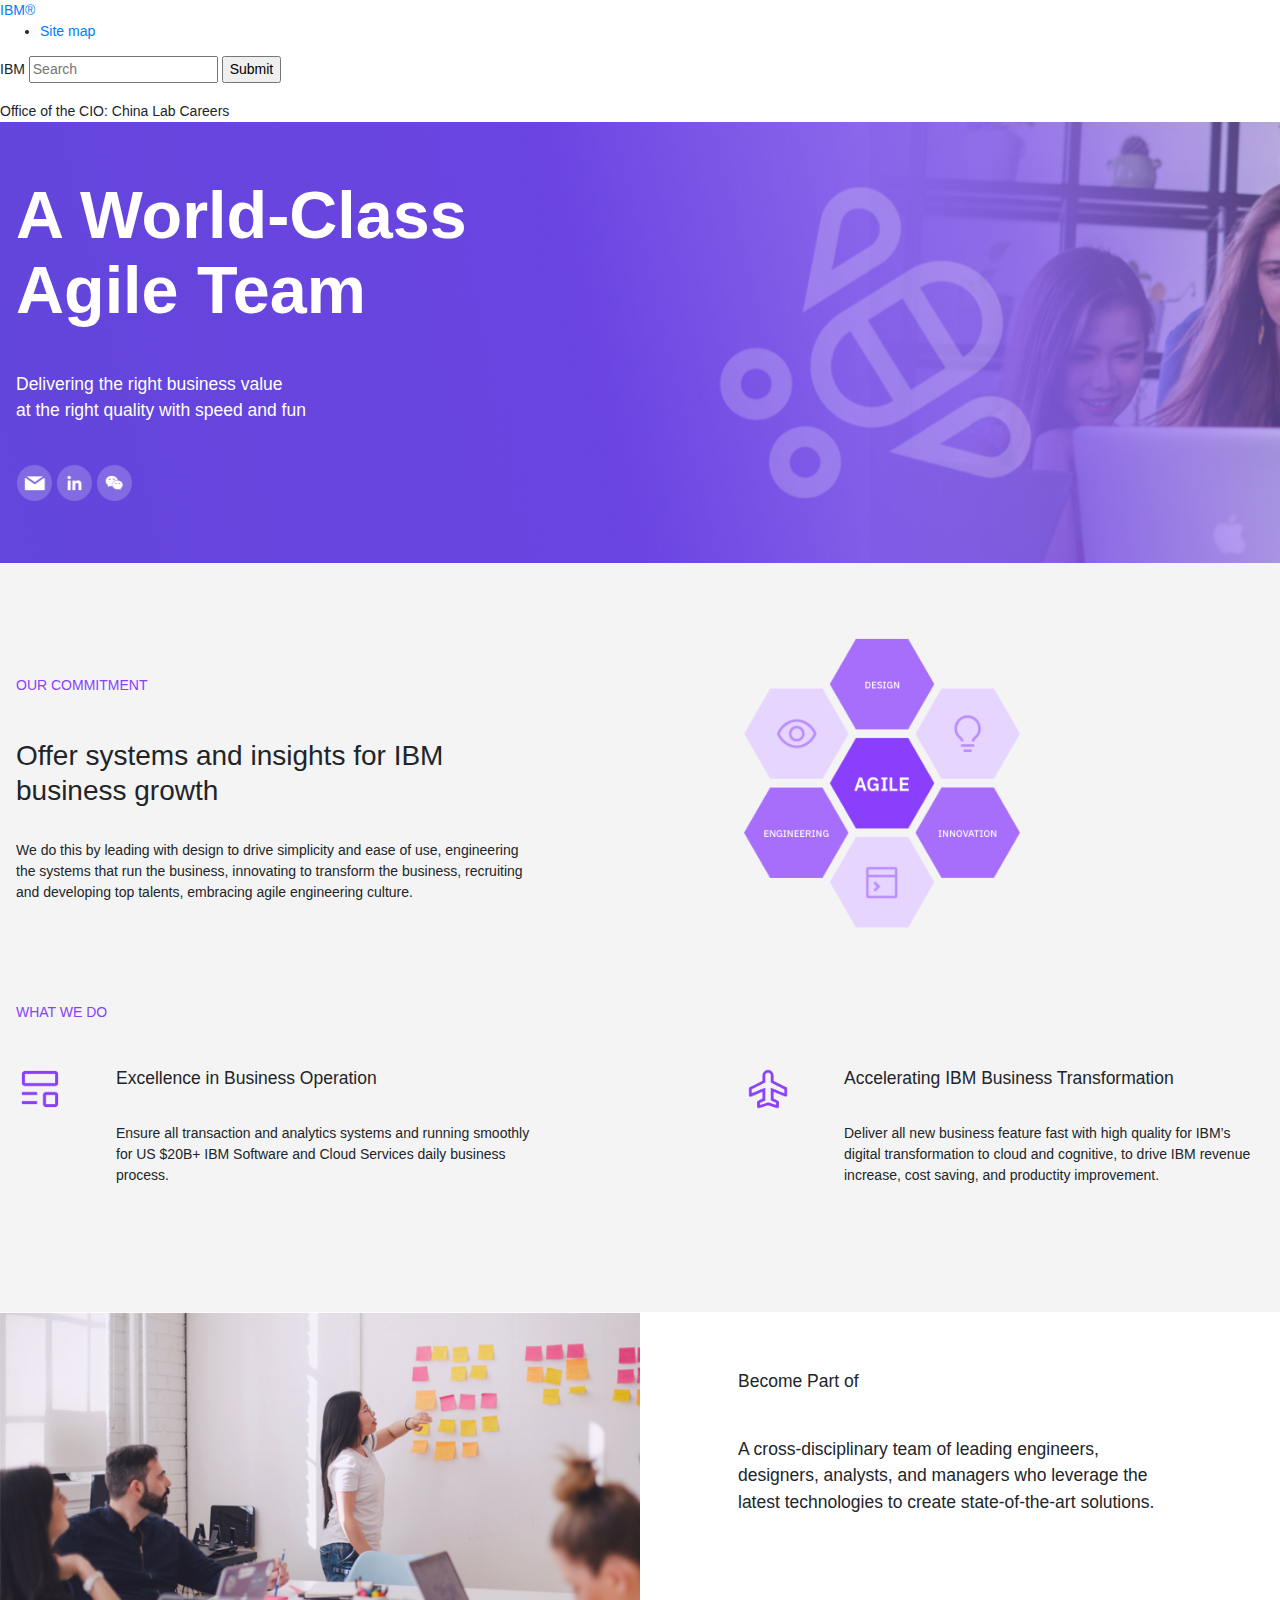
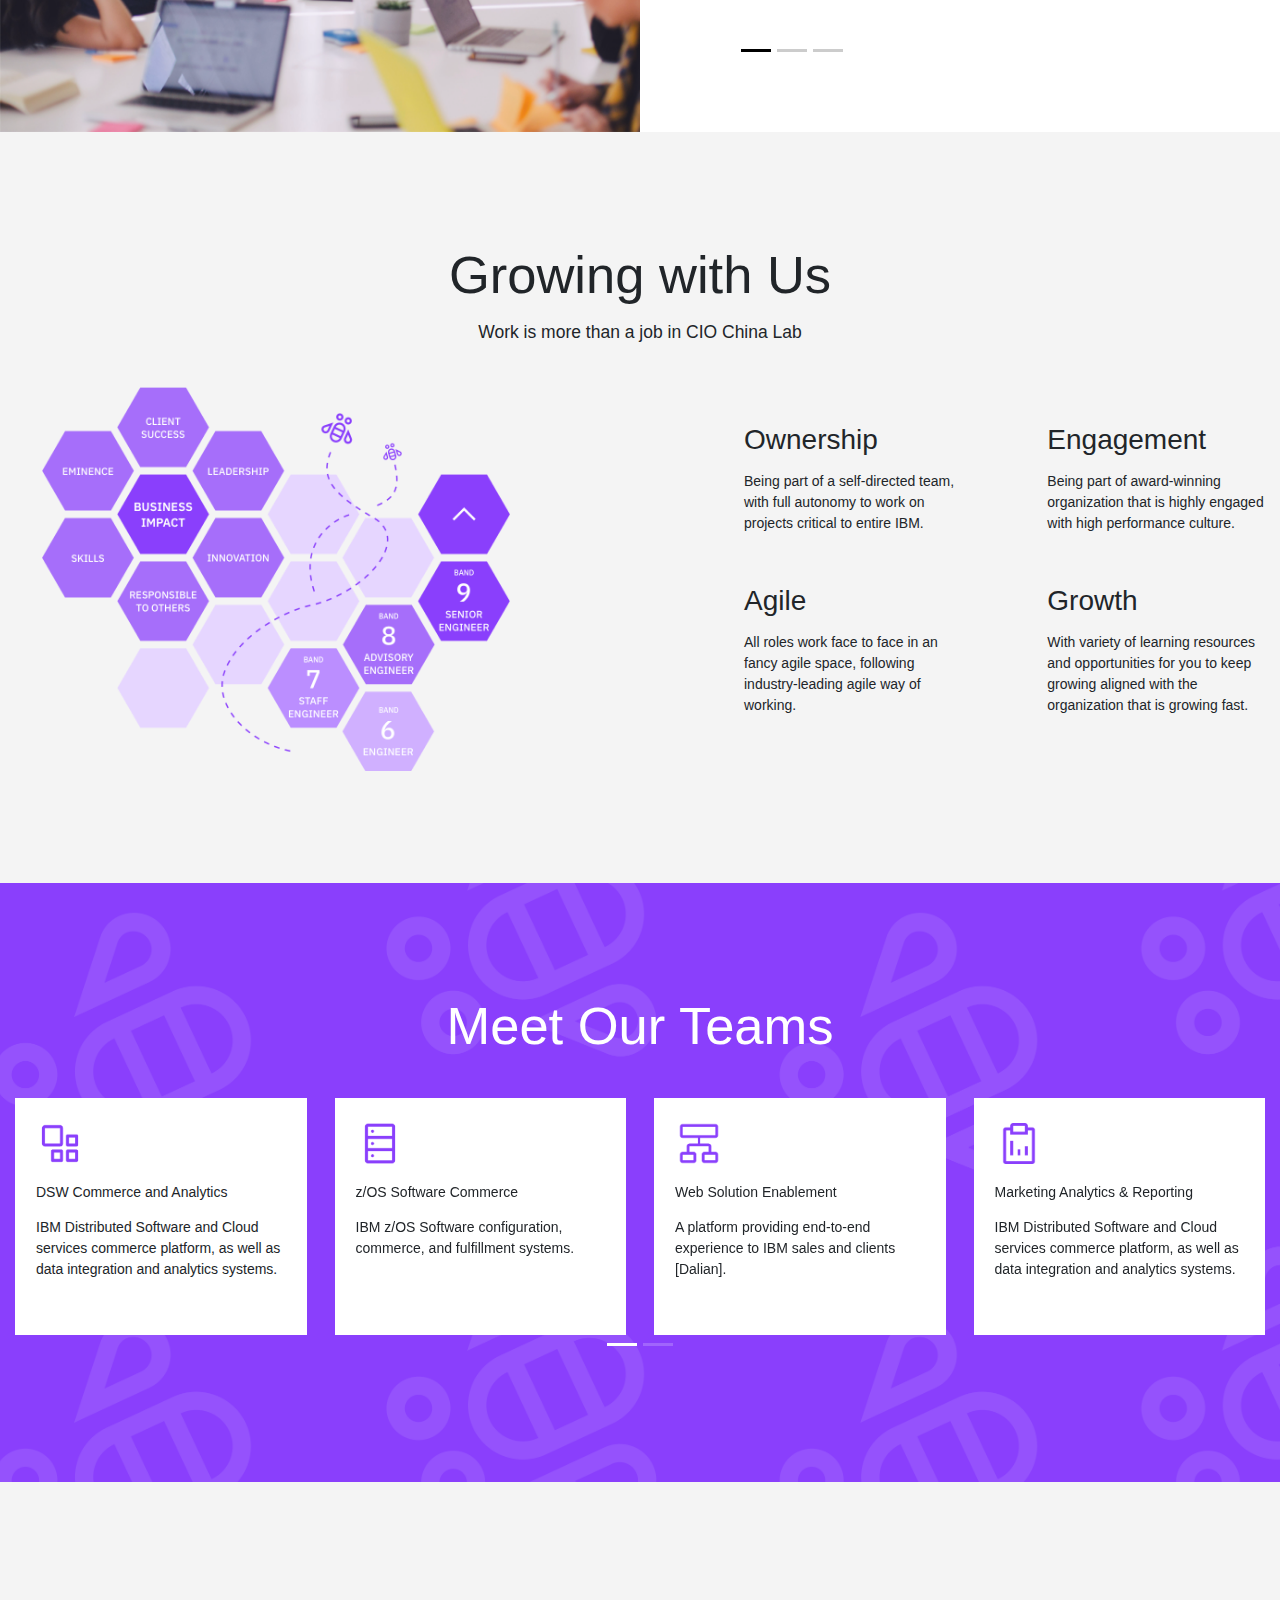
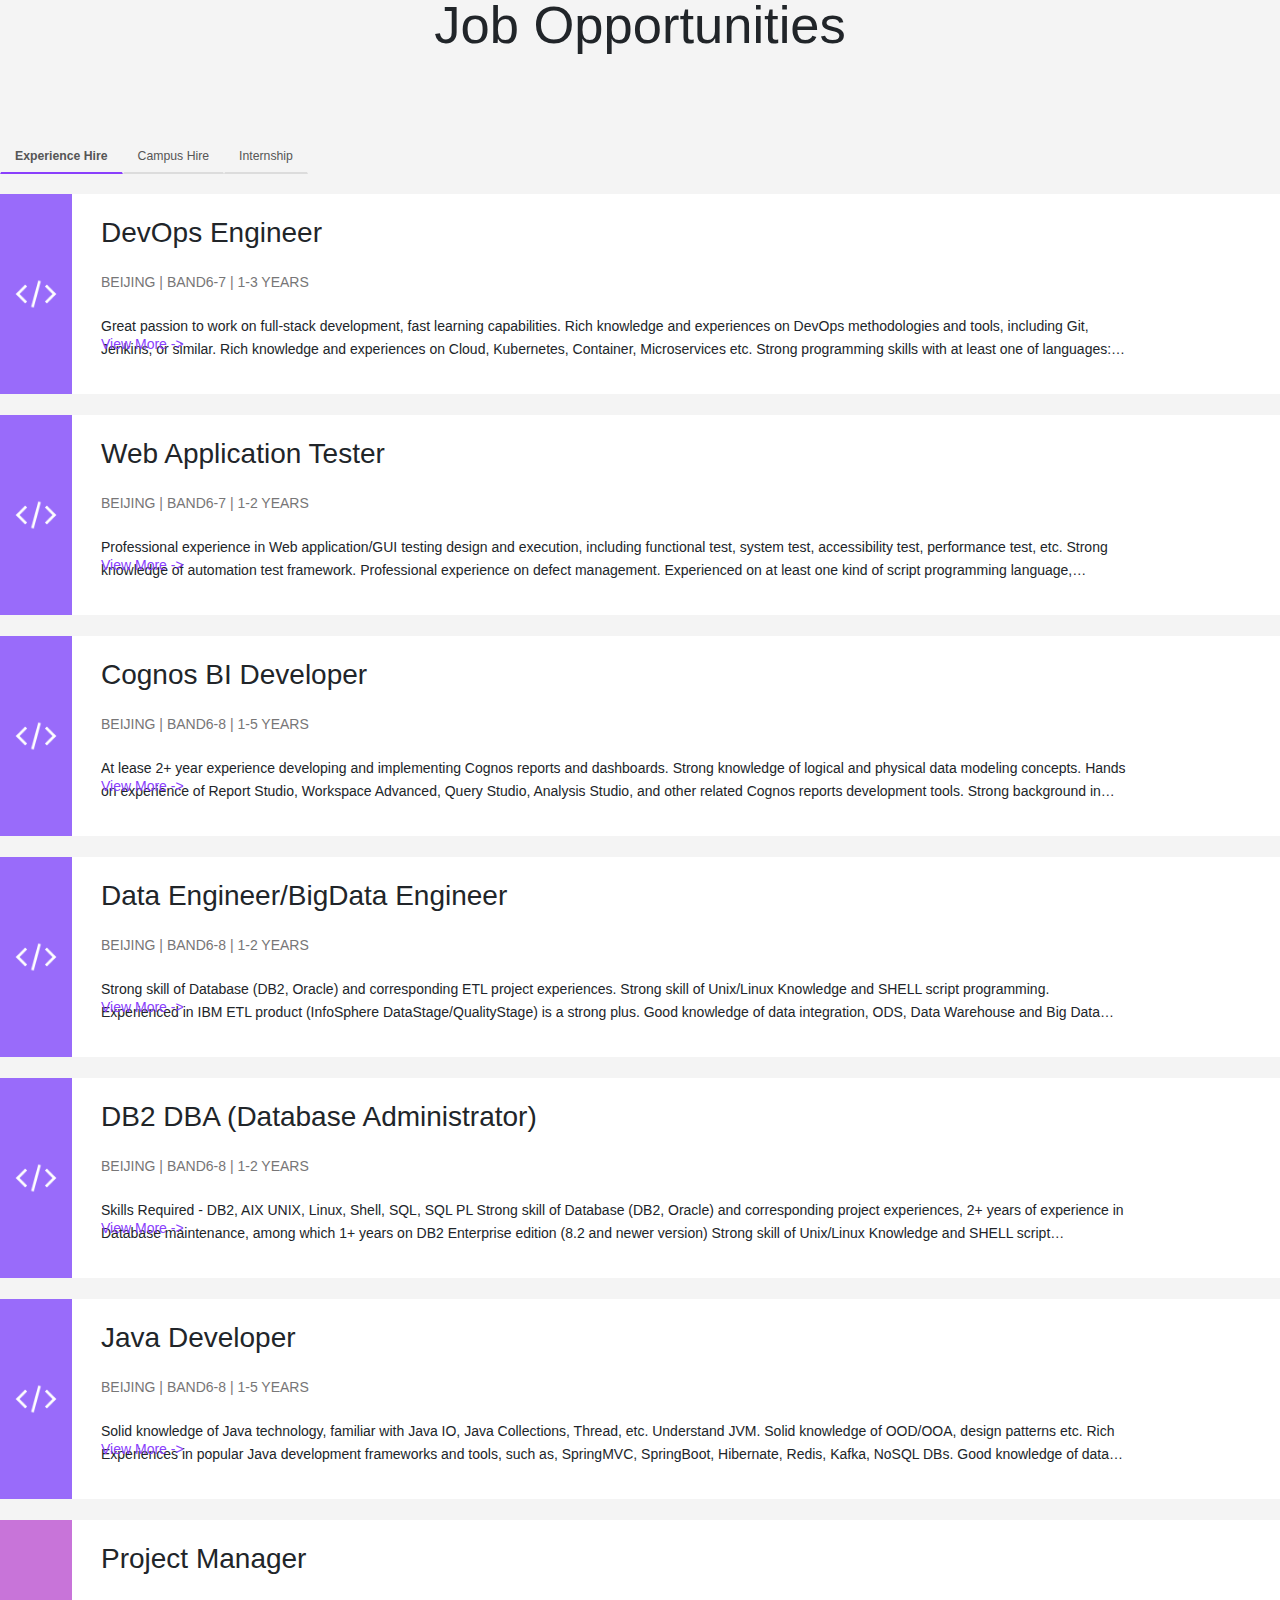
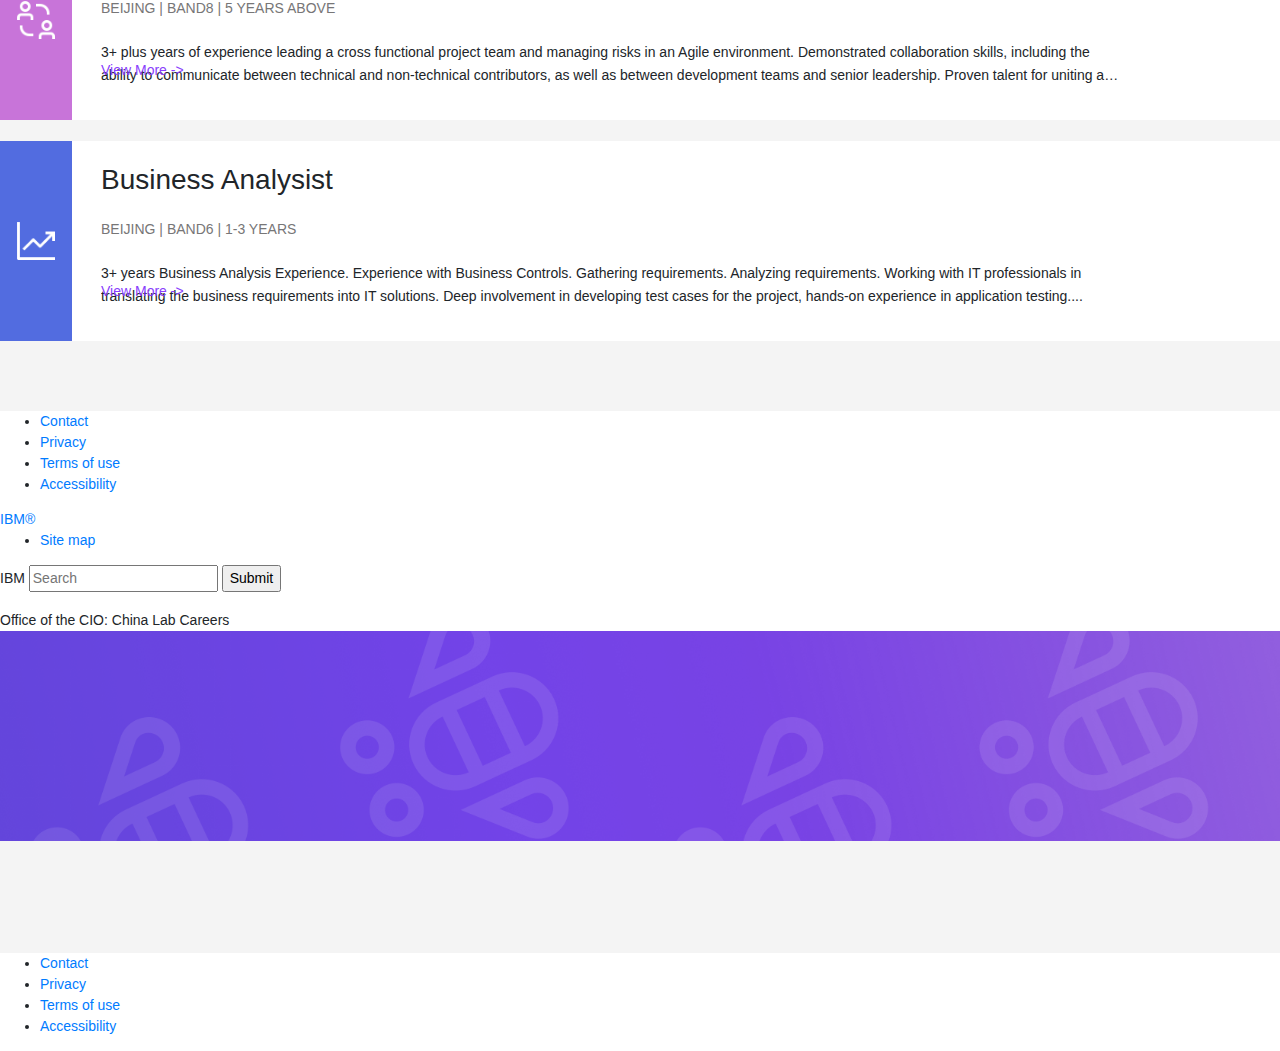
==== commit fdbc482a: "merge into one page" ====
--- a/index.html
+++ b/index.html
@@ -20,6 +20,7 @@
 
   <link rel="stylesheet" href="css/bootstrap.min.css">
   <link rel="stylesheet" href="css/index.css">
+  <link rel="stylesheet" href="css/details.css">
   <link rel="stylesheet" href="css/common.css">
   <link href="https://1.www.s81c.com/common/v18/css/www.css" rel="stylesheet">
   <link href="https://1.www.s81c.com/common/v19a/css/www.css" rel="stylesheet" />
@@ -68,293 +69,371 @@
 </head>
 
 <body id="ibm-com" class="ibm-type">
-  <div id="ibm-top" class="ibm-landing-page container-fiuled">
-    <!-- MASTHEAD_BEGIN -->
-    <div id="ibm-masthead" role="banner" aria-label="IBM">
-      <div id="ibm-universal-nav">
-        <nav role="navigation" aria-label="IBM">
-          <div id="ibm-home"><a href="http://www.ibm.com/us/en/">IBM®</a></div>
-          <ul id="ibm-menu-links" role="toolbar" aria-label="Site map">
-            <li><a href="http://www.ibm.com/sitemap/us/en/">Site map</a></li>
-          </ul>
-        </nav>
-
-        <div id="ibm-search-module" role="search" aria-labelledby="ibm-masthead">
-          <form id="ibm-search-form" action="//www.ibm.com/Search/" method="get">
-            <p>
-              <label for="q">IBM</label>
-              <input type="text" maxlength="100" value="" placeholder="Search" name="q" id="q" aria-label="Search" />
-              <input type="hidden" value="18" name="v" />
-              <input type="hidden" value="utf" name="en" />
-              <input type="hidden" value="en" name="lang" />
-              <input type="hidden" value="us" name="cc" />
-              <input type="submit" id="ibm-search" class="ibm-btn-search" value="Submit" />
-            </p>
-          </form>
-        </div>
+    <div id="hiringPage">
+        <div id="ibm-top" class="ibm-landing-page container-fiuled">
+            <!-- MASTHEAD_BEGIN -->
+            <div id="ibm-masthead" role="banner" aria-label="IBM">
+              <div id="ibm-universal-nav">
+                <nav role="navigation" aria-label="IBM">
+                  <div id="ibm-home"><a href="http://www.ibm.com/us/en/">IBM®</a></div>
+                  <ul id="ibm-menu-links" role="toolbar" aria-label="Site map">
+                    <li><a href="http://www.ibm.com/sitemap/us/en/">Site map</a></li>
+                  </ul>
+                </nav>
+        
+                <div id="ibm-search-module" role="search" aria-labelledby="ibm-masthead">
+                  <form id="ibm-search-form" action="//www.ibm.com/Search/" method="get">
+                    <p>
+                      <label for="q">IBM</label>
+                      <input type="text" maxlength="100" value="" placeholder="Search" name="q" id="q" aria-label="Search" />
+                      <input type="hidden" value="18" name="v" />
+                      <input type="hidden" value="utf" name="en" />
+                      <input type="hidden" value="en" name="lang" />
+                      <input type="hidden" value="us" name="cc" />
+                      <input type="submit" id="ibm-search" class="ibm-btn-search" value="Submit" />
+                    </p>
+                  </form>
+                </div>
+              </div>
+            </div>
+            <!-- MASTHEAD_END -->
+        
+            <!-- CONTENT -->
+            <div id="ibm-content-wrapper">
+              <header role="banner" aria-labelledby="ibm-pagetitle-h1">
+                <nav role="navigation">
+                  <div class="ibm-sitenav-menu-container" data-widgetprocessed="true" id="sitenav-menu">
+                    <div class="ibm-sitenav-menu-name">
+                      Office of the CIO: China Lab Careers
+                    </div>
+                  </div>
+                </nav>
+                <div id="ibm-leadspace-head" class="ibm-alternate cover-title">
+                  <div class="cio-career-padding-big">
+                    <div class="ibm-columns">
+                      <p class="cio-career-h1 font-weight-600">A World-Class <br />Agile Team</p>
+                      <p class="cio-career-padding-top-normal cio-career-h3">
+                        Delivering the right business value<br />at the right quality with speed and fun
+                      </p>
+                      <p class="cio-career-padding-top-normal" style="padding: 0px">
+                        <a href="mailto:sample@sample.com" class="contactImg emailImg"></a>
+                        <a href="https://www.linkedin.com/shareArticle?mini=true&url=https%3a%2f%2fciochinalab.github.io%2fhiring%2f&title=IBM%20CIO%20Career"
+                          class="contactImg inImg"></a>
+                        <a class="contactImg wechatImg" id="wechat-link"></a>
+                      </p>
+                    </div>
+                  </div>
+                </div>
+              </header>
+              <main role="main" aria-labelledby="ibm-pagetitle-h1" id="main">
+                <div id="ibm-pcon" class="ibm-background-color ">
+                  <div class="our-commitment ibm-columns">
+                    <div class="row">
+                      <div class="col-sm-12 col-md-5 col-lg-5 cio-career-title-top-pad">
+                        <p class="careerPurple ibm-bold">OUR COMMITMENT</p>
+                        <p class="cio-career-h2 cio-career-padding-top-normal">Offer systems and insights for IBM business
+                          growth
+                        </p>
+                        <p class="cio-career-padding-top-small">
+                          We do this by leading with design to drive simplicity and ease of use,
+                          engineering the systems that run the business, innovating to transform the business,
+                          recruiting and developing top talents, embracing agile engineering culture.
+                        </p>
+                      </div>
+                      <div class="d-none d-md-block d-lg-block d-xl-block col-md-2 col-lg-2"></div>
+                      <div class="col-sm-12 col-md-5 col-lg-5 cio-career-padding-top-img">
+                        <img src="img/Agile.png" id="agile">
+                      </div>
+                    </div>
+                  </div>
+                  <div class="focused-areas ibm-columns">
+                    <div class="cio-career-padding-whatwedo row">
+                      <p class="careerPurple ibm-bold">WHAT WE DO</h3>
+                        <div class="w-100"></div>
+                        <div class="col-sm col-md-5 col-lg-5 cio-career-padding-top-normal">
+                          <div class="row">
+                            <div class="col icon-col">
+                              <img src="img/icon5.png" class="icon-size">
+                            </div>
+                            <div class="col">
+                              <p class="cio-career-h3">Excellence in Business Operation</p>
+                              <p class="cio-career-padding-top-small">
+                                Ensure all transaction and analytics systems and running smoothly for US $20B+ IBM
+                                Software and Cloud Services daily business process.
+                              </p>
+                            </div>
+                          </div>
+                        </div>
+                        <div class="col-sm-0 col-md-2 col-lg-2 cio-career-padding-top-normal"></div>
+                        <div class="col-sm col-md-5 col-lg-5 cio-career-padding-top-normal">
+                          <div class="row">
+                            <div class="col icon-col">
+                              <img src="img/icon6.png" class="icon-size">
+                            </div>
+                            <div class="col">
+                              <p class="cio-career-h3">Accelerating IBM Business Transformation</p>
+                              <p class="cio-career-padding-top-small">
+                                Deliver all new business feature fast with high quality for IBM’s digital
+                                transformation to cloud and cognitive, to drive IBM revenue increase, cost
+                                saving, and productity improvement.
+                              </p>
+                            </div>
+                          </div>
+                        </div>
+                    </div>
+                  </div>
+                  <div class="become-part-of" id="becomePartOf">
+                    <div class="ibm-columns all-in-small-center-in-big">
+                      <div class="row">
+                        <div id="carouselBecomePartOf" class="carousel slide" data-ride="carousel" data-interval="false">
+                          <ol class="carousel-indicators">
+                            <li data-target="#carouselBecomePartOf" data-slide-to="0" class="active"></li>
+                            <li data-target="#carouselBecomePartOf" data-slide-to="1"></li>
+                            <li data-target="#carouselBecomePartOf" data-slide-to="2"></li>
+                          </ol>
+                          <div class="carousel-inner">
+                            <div class="carousel-item active">
+                              <div class="row">
+                                <div class="col-sm-12 col-md-6 col-lg-6 becomePartOfCardImgDiv" style="overflow:hidden">
+                                  <img src="img/BecomePartOf.png" class="becomePartOfCardImg">
+                                </div>
+                                <div class="col-sm-12 col-md-6 col-lg-6 becomePartOfCard">
+                                  <div class="becomePartOfCardPad">
+                                    <p
+                                      class="cio-career-h3 cio-career-padding-top-h3 paddingContent ibm-type-serif ibm-type-regular">
+                                      Become Part of</p>
+                                    <p class="cio-career-h3 cio-career-padding-top-p paddingContent ibm-type-serif ellipsis-6">
+                                      A cross-disciplinary team of leading engineers, designers, analysts, and managers who
+                                      leverage
+                                      the latest technologies to create state-of-the-art solutions.
+                                    </p>
+                                  </div>
+                                </div>
+                              </div>
+                            </div>
+                            <div class="carousel-item">
+                              <div class="row">
+                                <div class="col-sm-12 col-md-6 col-lg-6 becomePartOfCardImgDiv" style="overflow:hidden">
+                                  <img src="img/Workin.png" class="becomePartOfCardImg">
+                                </div>
+                                <div class="col-sm-12 col-md-6 col-lg-6 becomePartOfCard">
+                                  <div class="becomePartOfCardPad">
+                                    <p
+                                      class="cio-career-h3 cio-career-padding-top-h3 paddingContent ibm-type-serif ibm-type-regular">
+                                      Work in</p>
+                                    <p class="cio-career-h3 cio-career-padding-top-p paddingContent ibm-type-serif ellipsis-6">
+                                      A collaborative, transparent, and flat organization with a dynamic studio-like atmosphere,
+                                      where
+                                      difference and diversity is fully respected.
+                                    </p>
+                                  </div>
+                                </div>
+                              </div>
+                            </div>
+                            <div class="carousel-item">
+                              <div class="row">
+                                <div class="col-sm-12 col-md-6 col-lg-6 becomePartOfCardImgDiv" style="overflow:hidden">
+                                  <img src="img/BenifitFrom.png" class="becomePartOfCardImg">
+                                </div>
+                                <div class="col-sm-12 col-md-6 col-lg-6 becomePartOfCard">
+                                  <div class="becomePartOfCardPad">
+                                    <p
+                                      class="cio-career-h3 cio-career-padding-top-h3 paddingContent ibm-type-serif ibm-type-regular">
+                                      Benefit from</p>
+                                    <p class="cio-career-h3 cio-career-padding-top-p paddingContent ibm-type-serif ellipsis-6">
+                                      The technical affinity and innovation capabilities encouraged by the team, where you can
+                                      develop
+                                      a global vision and mindset, offered a variety of opportunities.
+                                    </p>
+                                  </div>
+                                </div>
+                              </div>
+                            </div>
+                          </div>
+                        </div>
+                      </div>
+                    </div>
+        
+                  </div>
+                  <div class="growing-with-us ibm-columns">
+                    <div class="cio-career-title-bottom-pad cio-career-title-top-pad">
+                      <p class="cio-career-medium text-center fontWeight">Growing with Us</p>
+                      <h2 class="d-none d-md-block d-lg-block d-xl-block cio-career-h3 ibm-padding-top-1 cio-career-padding-bottom-normal text-center fontWeight">Work is more than
+                        a
+                        job
+                        in CIO China Lab</h2>
+                        <h2 class="d-block d-md-none cio-career-h3 ibm-padding-top-1 cio-career-padding-bottom-normal text-center fontWeight">Work is more than
+                            a
+                            job<br/>
+                            in CIO China Lab</h2>
+                      <div class="row">
+                        <div class="col-sm-12 col-md-12 col-lg-5 cio-career-aglign-center">
+                          <img src="img/Growing-with-Us.png" class="growing-with-us-img">
+                        </div>
+                        <div class="col-sm-12 col-md-12 col-lg-2"></div>
+                        <div class="col-sm-12 col-md-12 col-lg-5">
+                          <div class="row">
+                            <div class="col-sm-5 growing-top-pad">
+                              <p class="cio-career-h2">Ownership</p>
+                              <p class="ibm-padding-top-1">Being part of a self-directed team, with full autonomy to
+                                work on projects
+                                critical to entire IBM.</p>
+                            </div>
+                            <div class="col-sm-2"></div>
+                            <div class="col-sm-5 growing-top-pad">
+                              <p class="cio-career-h2">Engagement</p>
+                              <p class="ibm-padding-top-1">Being part of award-winning organization that is highly
+                                engaged with high
+                                performance culture.</p>
+                            </div>
+                          </div>
+                          <div class="row">
+                            <div class="col-sm-5 growing-top-pad">
+                              <p class="cio-career-h2">Agile</p>
+                              <p class="ibm-padding-top-1">All roles work face to face in an fancy agile space,
+                                following industry-leading
+                                agile way of working.</p>
+                            </div>
+                            <div class="col-sm-2"></div>
+                            <div class="col-sm-5">
+                              <p class="cio-career-h2 growing-top-pad">Growth</p>
+                              <p class="ibm-padding-top-1">With variety of learning resources and opportunities for you
+                                to keep growing
+                                aligned with the organization that is growing fast.</p>
+                            </div>
+                          </div>
+                        </div>
+                      </div>
+                    </div>
+                  </div>
+                  <div class="meet-our-team cio-career-title-bottom-pad cio-career-title-top-pad" id="meetOurTeam">
+                    <p class="cio-career-medium fontWeight cio-career-aglign-center" style="color: #fff;">Meet Our Teams</p>
+                    <div id="carouselMeetOurTeam" class="ibm-columns carousel slide cio-career-padding-top-normal"
+                      data-ride="carousel" data-interval="false">
+                      <ol class="carousel-indicators" id="meetOurTeamIndicator">
+                      </ol>
+                      <div class="carousel-inner" id="meetOurTeamInner">
+                      </div>
+                    </div>
+                  </div>
+                  <div class="job-opportunity ibm-columns">
+                    <div class="cio-career-title-top-pad">
+                      <p class="cio-career-medium fontWeight cio-career-aglign-center">Job Opportunities</p>
+                      <nav class="cio-career-top-pad-medium ">
+                        <div class="nav nav-tabs  cio-career-small" id="opp-nav-tab" role="tablist">
+                          <a class="nav-item nav-link active" id="tab-experienceHire" data-toggle="tab" href="#experienceHire"
+                            role="tab" aria-controls="experience" aria-selected="true">Experience Hire</a>
+                          <a class="nav-item nav-link" id="tab-campusHire" data-toggle="tab" href="#campusHire" role="tab"
+                            aria-controls="campusHire" aria-selected="false">Campus Hire</a>
+                          <a class="nav-item nav-link" id="tab-internship" data-toggle="tab" href="#internship" role="tab"
+                            aria-controls="internship" aria-selected="false">Internship</a>
+                        </div>
+                      </nav>
+                      <div class="tab-content cio-career-bottom-pad-medium">
+                        <div class="tab-pane fade show active" id="experienceHire" role="tabpanel"
+                          aria-labelledby="tab-experienceHire">
+                        </div>
+                        <div class="tab-pane fade" id="campusHire" role="tabpanel" aria-labelledby="tab-campusHire"></div>
+                        <div class="tab-pane fade" id="internship" role="tabpanel" aria-labelledby="tab-internship"></div>
+                      </div>
+                    </div>
+                  </div>
+                </div>
+              </main>
+            </div>
+            <!-- CONTENT -->
+        
+            <!-- FOOTER_BEGIN -->
+            <div id="ibm-footer-module"></div>
+            <footer role="contentinfo" aria-label="IBM">
+              <div id="ibm-footer">
+                <ul>
+                  <li><a href="http://www.ibm.com/contact/us/en/">Contact</a></li>
+                  <li><a href="http://www.ibm.com/privacy/us/en/">Privacy</a></li>
+                  <li><a href="http://www.ibm.com/legal/us/en/">Terms of use</a></li>
+                  <li><a href="http://www.ibm.com/accessibility/us/en/">Accessibility</a></li>
+                </ul>
+              </div>
+            </footer>
+            <!-- FOOTER_END -->
+          </div>
       </div>
-    </div>
-    <!-- MASTHEAD_END -->
-
-    <!-- CONTENT -->
-    <div id="ibm-content-wrapper">
-      <header role="banner" aria-labelledby="ibm-pagetitle-h1">
-        <nav role="navigation">
-          <div class="ibm-sitenav-menu-container" data-widgetprocessed="true" id="sitenav-menu">
-            <div class="ibm-sitenav-menu-name">
-              Office of the CIO: China Lab Careers
-            </div>
-          </div>
-        </nav>
-        <div id="ibm-leadspace-head" class="ibm-alternate cover-title">
-          <div class="cio-career-padding-big">
-            <div class="ibm-columns">
-              <p class="cio-career-h1 font-weight-600">A World-Class <br />Agile Team</p>
-              <p class="cio-career-padding-top-normal cio-career-h3">
-                Delivering the right business value<br />at the right quality with speed and fun
-              </p>
-              <p class="cio-career-padding-top-normal" style="padding: 0px">
-                <a href="mailto:sample@sample.com" class="contactImg emailImg"></a>
-                <a href="https://www.linkedin.com/shareArticle?mini=true&url=https%3a%2f%2fciochinalab.github.io%2fhiring%2f&title=IBM%20CIO%20Career"
-                  class="contactImg inImg"></a>
-                <a class="contactImg wechatImg" id="wechat-link"></a>
-              </p>
+ 
+
+<div id="detailPage">
+    <div id="ibm-top" class="ibm-landing-page container-fiuled">
+        <!-- MASTHEAD_BEGIN -->
+        <div id="ibm-masthead" role="banner" aria-label="IBM">
+          <div id="ibm-universal-nav">
+            <nav role="navigation" aria-label="IBM">
+              <div id="ibm-home"><a href="http://www.ibm.com/us/en/">IBM®</a></div>
+              <ul id="ibm-menu-links" role="toolbar" aria-label="Site map">
+                <li><a href="http://www.ibm.com/sitemap/us/en/">Site map</a></li>
+              </ul>
+            </nav>
+    
+            <div id="ibm-search-module" role="search" aria-labelledby="ibm-masthead">
+              <form id="ibm-search-form" action="//www.ibm.com/Search/" method="get">
+                <p>
+                  <label for="q">IBM</label>
+                  <input type="text" maxlength="100" value="" placeholder="Search" name="q" id="q" aria-label="Search" />
+                  <input type="hidden" value="18" name="v" />
+                  <input type="hidden" value="utf" name="en" />
+                  <input type="hidden" value="en" name="lang" />
+                  <input type="hidden" value="us" name="cc" />
+                  <input type="submit" id="ibm-search" class="ibm-btn-search" value="Submit" />
+                </p>
+              </form>
             </div>
           </div>
         </div>
-      </header>
-      <main role="main" aria-labelledby="ibm-pagetitle-h1" id="main">
-        <div id="ibm-pcon" class="ibm-background-color ">
-          <div class="our-commitment ibm-columns">
-            <div class="row">
-              <div class="col-sm-12 col-md-5 col-lg-5 cio-career-title-top-pad">
-                <p class="careerPurple ibm-bold">OUR COMMITMENT</p>
-                <p class="cio-career-h2 cio-career-padding-top-normal">Offer systems and insights for IBM business
-                  growth
-                </p>
-                <p class="cio-career-padding-top-small">
-                  We do this by leading with design to drive simplicity and ease of use,
-                  engineering the systems that run the business, innovating to transform the business,
-                  recruiting and developing top talents, embracing agile engineering culture.
-                </p>
+        <!-- MASTHEAD_END -->
+    
+        <!-- CONTENT -->
+        <div id="ibm-content-wrapper">
+          <header role="banner" aria-labelledby="ibm-pagetitle-h1">
+            <nav role="navigation">
+              <div class="ibm-sitenav-menu-container" data-widgetprocessed="true" id="sitenav-menu">
+                <div class="ibm-sitenav-menu-name">
+                  Office of the CIO: China Lab Careers
+                </div>
               </div>
-              <div class="d-none d-md-block d-lg-block d-xl-block col-md-2 col-lg-2"></div>
-              <div class="col-sm-12 col-md-5 col-lg-5 cio-career-padding-top-img">
-                <img src="img/Agile.png" id="agile">
-              </div>
-            </div>
-          </div>
-          <div class="focused-areas ibm-columns">
-            <div class="cio-career-padding-whatwedo row">
-              <p class="careerPurple ibm-bold">WHAT WE DO</h3>
-                <div class="w-100"></div>
-                <div class="col-sm col-md-5 col-lg-5 cio-career-padding-top-normal">
-                  <div class="row">
-                    <div class="col icon-col">
-                      <img src="img/icon5.png" class="icon-size">
-                    </div>
-                    <div class="col">
-                      <p class="cio-career-h3">Excellence in Business Operation</p>
-                      <p class="cio-career-padding-top-small">
-                        Ensure all transaction and analytics systems and running smoothly for US $20B+ IBM
-                        Software and Cloud Services daily business process.
-                      </p>
-                    </div>
-                  </div>
-                </div>
-                <div class="col-sm-0 col-md-2 col-lg-2 cio-career-padding-top-normal"></div>
-                <div class="col-sm col-md-5 col-lg-5 cio-career-padding-top-normal">
-                  <div class="row">
-                    <div class="col icon-col">
-                      <img src="img/icon6.png" class="icon-size">
-                    </div>
-                    <div class="col">
-                      <p class="cio-career-h3">Accelerating IBM Business Transformation</p>
-                      <p class="cio-career-padding-top-small">
-                        Deliver all new business feature fast with high quality for IBM’s digital
-                        transformation to cloud and cognitive, to drive IBM revenue increase, cost
-                        saving, and productity improvement.
-                      </p>
-                    </div>
-                  </div>
-                </div>
-            </div>
-          </div>
-          <div class="become-part-of" id="becomePartOf">
-            <div class="ibm-columns all-in-small-center-in-big">
-              <div class="row">
-                <div id="carouselBecomePartOf" class="carousel slide" data-ride="carousel" data-interval="false">
-                  <ol class="carousel-indicators">
-                    <li data-target="#carouselBecomePartOf" data-slide-to="0" class="active"></li>
-                    <li data-target="#carouselBecomePartOf" data-slide-to="1"></li>
-                    <li data-target="#carouselBecomePartOf" data-slide-to="2"></li>
-                  </ol>
-                  <div class="carousel-inner">
-                    <div class="carousel-item active">
-                      <div class="row">
-                        <div class="col-sm-12 col-md-6 col-lg-6 becomePartOfCardImgDiv" style="overflow:hidden">
-                          <img src="img/BecomePartOf.png" class="becomePartOfCardImg">
-                        </div>
-                        <div class="col-sm-12 col-md-6 col-lg-6 becomePartOfCard">
-                          <div class="becomePartOfCardPad">
-                            <p
-                              class="cio-career-h3 cio-career-padding-top-h3 paddingContent ibm-type-serif ibm-type-regular">
-                              Become Part of</p>
-                            <p class="cio-career-h3 cio-career-padding-top-p paddingContent ibm-type-serif ellipsis-6">
-                              A cross-disciplinary team of leading engineers, designers, analysts, and managers who
-                              leverage
-                              the latest technologies to create state-of-the-art solutions.
-                            </p>
-                          </div>
-                        </div>
-                      </div>
-                    </div>
-                    <div class="carousel-item">
-                      <div class="row">
-                        <div class="col-sm-12 col-md-6 col-lg-6 becomePartOfCardImgDiv" style="overflow:hidden">
-                          <img src="img/Workin.png" class="becomePartOfCardImg">
-                        </div>
-                        <div class="col-sm-12 col-md-6 col-lg-6 becomePartOfCard">
-                          <div class="becomePartOfCardPad">
-                            <p
-                              class="cio-career-h3 cio-career-padding-top-h3 paddingContent ibm-type-serif ibm-type-regular">
-                              Work in</p>
-                            <p class="cio-career-h3 cio-career-padding-top-p paddingContent ibm-type-serif ellipsis-6">
-                              A collaborative, transparent, and flat organization with a dynamic studio-like atmosphere,
-                              where
-                              difference and diversity is fully respected.
-                            </p>
-                          </div>
-                        </div>
-                      </div>
-                    </div>
-                    <div class="carousel-item">
-                      <div class="row">
-                        <div class="col-sm-12 col-md-6 col-lg-6 becomePartOfCardImgDiv" style="overflow:hidden">
-                          <img src="img/BenifitFrom.png" class="becomePartOfCardImg">
-                        </div>
-                        <div class="col-sm-12 col-md-6 col-lg-6 becomePartOfCard">
-                          <div class="becomePartOfCardPad">
-                            <p
-                              class="cio-career-h3 cio-career-padding-top-h3 paddingContent ibm-type-serif ibm-type-regular">
-                              Benefit from</p>
-                            <p class="cio-career-h3 cio-career-padding-top-p paddingContent ibm-type-serif ellipsis-6">
-                              The technical affinity and innovation capabilities encouraged by the team, where you can
-                              develop
-                              a global vision and mindset, offered a variety of opportunities.
-                            </p>
-                          </div>
-                        </div>
-                      </div>
-                    </div>
+            </nav>
+            <div id="ibm-leadspace-head" class="ibm-alternate position">
+              <div class="cio-jd-padding-big">
+                <div class="ibm-columns">
+                  <div class="position-name">
                   </div>
                 </div>
               </div>
             </div>
-
-          </div>
-          <div class="growing-with-us ibm-columns">
-            <div class="cio-career-title-bottom-pad cio-career-title-top-pad">
-              <p class="cio-career-medium text-center fontWeight">Growing with Us</p>
-              <h2 class="d-none d-md-block d-lg-block d-xl-block cio-career-h3 ibm-padding-top-1 cio-career-padding-bottom-normal text-center fontWeight">Work is more than
-                a
-                job
-                in CIO China Lab</h2>
-                <h2 class="d-block d-md-none cio-career-h3 ibm-padding-top-1 cio-career-padding-bottom-normal text-center fontWeight">Work is more than
-                    a
-                    job<br/>
-                    in CIO China Lab</h2>
-              <div class="row">
-                <div class="col-sm-12 col-md-12 col-lg-5 cio-career-aglign-center">
-                  <img src="img/Growing-with-Us.png" class="growing-with-us-img">
-                </div>
-                <div class="col-sm-12 col-md-12 col-lg-2"></div>
-                <div class="col-sm-12 col-md-12 col-lg-5">
-                  <div class="row">
-                    <div class="col-sm-5 growing-top-pad">
-                      <p class="cio-career-h2">Ownership</p>
-                      <p class="ibm-padding-top-1">Being part of a self-directed team, with full autonomy to
-                        work on projects
-                        critical to entire IBM.</p>
-                    </div>
-                    <div class="col-sm-2"></div>
-                    <div class="col-sm-5 growing-top-pad">
-                      <p class="cio-career-h2">Engagement</p>
-                      <p class="ibm-padding-top-1">Being part of award-winning organization that is highly
-                        engaged with high
-                        performance culture.</p>
-                    </div>
-                  </div>
-                  <div class="row">
-                    <div class="col-sm-5 growing-top-pad">
-                      <p class="cio-career-h2">Agile</p>
-                      <p class="ibm-padding-top-1">All roles work face to face in an fancy agile space,
-                        following industry-leading
-                        agile way of working.</p>
-                    </div>
-                    <div class="col-sm-2"></div>
-                    <div class="col-sm-5">
-                      <p class="cio-career-h2 growing-top-pad">Growth</p>
-                      <p class="ibm-padding-top-1">With variety of learning resources and opportunities for you
-                        to keep growing
-                        aligned with the organization that is growing fast.</p>
-                    </div>
-                  </div>
-                </div>
+          </header>
+          <main role="main" aria-labelledby="ibm-pagetitle-h1" id="main">
+            <div id="ibm-pcon" class="job-details-background">
+              <div class="ibm-columns">
+                <div class="job-details"></div>
               </div>
             </div>
-          </div>
-          <div class="meet-our-team cio-career-title-bottom-pad cio-career-title-top-pad" id="meetOurTeam">
-            <p class="cio-career-medium fontWeight cio-career-aglign-center" style="color: #fff;">Meet Our Teams</p>
-            <div id="carouselMeetOurTeam" class="ibm-columns carousel slide cio-career-padding-top-normal"
-              data-ride="carousel" data-interval="false">
-              <ol class="carousel-indicators" id="meetOurTeamIndicator">
-              </ol>
-              <div class="carousel-inner" id="meetOurTeamInner">
-              </div>
-            </div>
-          </div>
-          <div class="job-opportunity ibm-columns">
-            <div class="cio-career-title-top-pad">
-              <p class="cio-career-medium fontWeight cio-career-aglign-center">Job Opportunities</p>
-              <nav class="cio-career-top-pad-medium ">
-                <div class="nav nav-tabs  cio-career-small" id="opp-nav-tab" role="tablist">
-                  <a class="nav-item nav-link active" id="tab-experienceHire" data-toggle="tab" href="#experienceHire"
-                    role="tab" aria-controls="experience" aria-selected="true">Experience Hire</a>
-                  <a class="nav-item nav-link" id="tab-campusHire" data-toggle="tab" href="#campusHire" role="tab"
-                    aria-controls="campusHire" aria-selected="false">Campus Hire</a>
-                  <a class="nav-item nav-link" id="tab-internship" data-toggle="tab" href="#internship" role="tab"
-                    aria-controls="internship" aria-selected="false">Internship</a>
-                </div>
-              </nav>
-              <div class="tab-content cio-career-bottom-pad-medium">
-                <div class="tab-pane fade show active" id="experienceHire" role="tabpanel"
-                  aria-labelledby="tab-experienceHire">
-                </div>
-                <div class="tab-pane fade" id="campusHire" role="tabpanel" aria-labelledby="tab-campusHire"></div>
-                <div class="tab-pane fade" id="internship" role="tabpanel" aria-labelledby="tab-internship"></div>
-              </div>
-            </div>
-          </div>
+          </main>
         </div>
-      </main>
-    </div>
-    <!-- CONTENT -->
-
-    <!-- FOOTER_BEGIN -->
-    <div id="ibm-footer-module"></div>
-    <footer role="contentinfo" aria-label="IBM">
-      <div id="ibm-footer">
-        <ul>
-          <li><a href="http://www.ibm.com/contact/us/en/">Contact</a></li>
-          <li><a href="http://www.ibm.com/privacy/us/en/">Privacy</a></li>
-          <li><a href="http://www.ibm.com/legal/us/en/">Terms of use</a></li>
-          <li><a href="http://www.ibm.com/accessibility/us/en/">Accessibility</a></li>
-        </ul>
+      <!-- CONTENT -->
+    
+      <!-- FOOTER_BEGIN -->
+      <div id="ibm-footer-module"></div>
+      <footer role="contentinfo" aria-label="IBM">
+        <div id="ibm-footer">
+          <ul>
+            <li><a href="http://www.ibm.com/contact/us/en/">Contact</a></li>
+            <li><a href="http://www.ibm.com/privacy/us/en/">Privacy</a></li>
+            <li><a href="http://www.ibm.com/legal/us/en/">Terms of use</a></li>
+            <li><a href="http://www.ibm.com/accessibility/us/en/">Accessibility</a></li>
+          </ul>
+        </div>
+      </footer>
+      <!-- FOOTER_END -->
       </div>
-    </footer>
-    <!-- FOOTER_END -->
-  </div>
+</div>
+ 
 
   <script src="js/jquery.min.js"></script>
   <!-- <script src="js/jquery.i18n.properties.min.js"></script> -->
--- a/css/index.css
+++ b/css/index.css
@@ -1,4 +1,4 @@
-@media screen and (max-width: 768px) {
+@media screen and (max-width: 767px) {
   .become-part-of>.all-in-small-center-in-big {
     width: 100% !important;
     padding: 0px !important;
@@ -67,6 +67,11 @@
   width: 70%;
   }
 
+}
+@media screen and (min-width: 768px) and (max-width: 992px) {
+  .growing-with-us-img{
+    width: 70% !important
+    }
 }
 
 @media screen and (min-width: 768px) and (max-width: 1669px) {
--- a/css/details.css
+++ b/css/details.css
@@ -0,0 +1,84 @@
+@media screen and (max-width: 767px) {
+  .cio-jd-padding-big {
+    padding-top: 3.75rem !important;
+    padding-bottom: 3.75rem !important;
+  }
+
+  .position {
+    background-image: url("../img/JD-banner-Mobile.png");
+    background-size: cover;
+    background-repeat: no-repeat;
+    color: #F4F4F4;
+  }
+
+  .job-details {
+     padding-top: 4rem;
+     padding-bottom: 4rem;
+  }
+
+  .detail-title-pad {
+    padding-top: 5rem;
+    padding-bottom: 1rem !important;
+  }
+  .job-info-top-pad{
+    padding-top: 1rem;
+  }
+}
+@media screen and (min-width: 768px) and (max-width: 1240px) {
+  .cio-jd-padding-big {
+    padding-top: 7.5rem !important;
+    padding-bottom: 7.5rem !important;
+  }
+
+  .position {
+    background-image: url("../img/JD-banner-Web.png");
+    background-size: cover;
+    background-repeat: no-repeat;
+    color: #F4F4F4;
+  }
+
+   .job-details {
+    padding-top: 4rem;
+    padding-bottom: 4rem;
+  } 
+
+  .detail-title-pad {
+    padding-top: 4rem;
+    padding-bottom: 1.5rem !important;
+  }
+  .job-info-top-pad{
+    padding-top: 2rem;
+  }
+}
+@media screen and (min-width: 1240px) {
+  .cio-jd-padding-big {
+    padding-top: 7.5rem !important;
+    padding-bottom: 7.5rem !important;
+  }
+
+  .position {
+    background-image: url("../img/JD-banner-Web.png");
+    background-size: cover;
+    background-repeat: no-repeat;
+    color: #F4F4F4;
+  }
+
+  .job-details {
+    padding: 4rem 20.5rem;
+  }
+
+  .detail-title-pad {
+    padding-top: 4rem;
+    padding-bottom: 1.5rem !important;
+  }
+  .job-info-top-pad{
+    padding-top: 2rem;
+  }
+}
+
+p{
+  padding-bottom: 0px !important;
+}
+.job-details-background {
+  background-color: #f4f4f4 !important;
+}
--- a/css/common.css
+++ b/css/common.css
@@ -1,4 +1,4 @@
-@media screen and (max-width: 768px) {
+@media screen and (max-width: 767px) {
 
   .cio-career-h1 {
     font-size: 2.625rem;
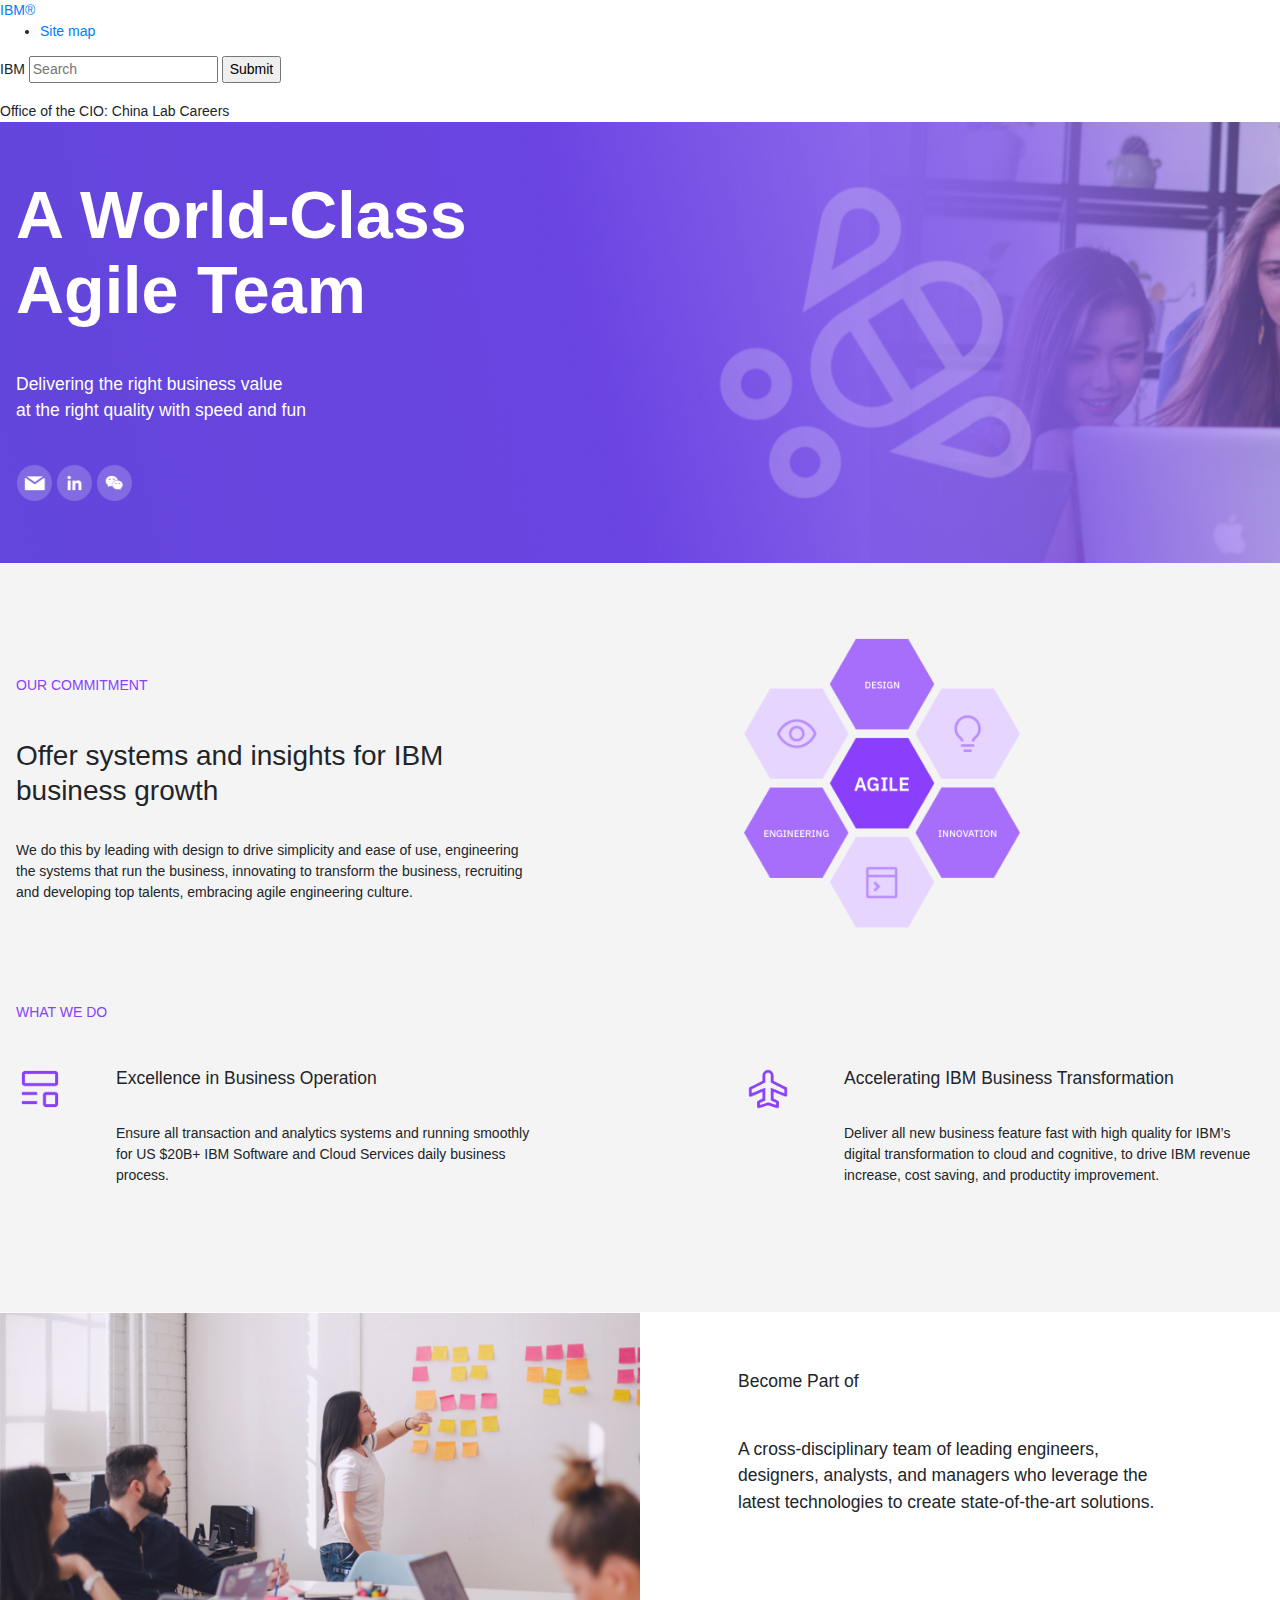
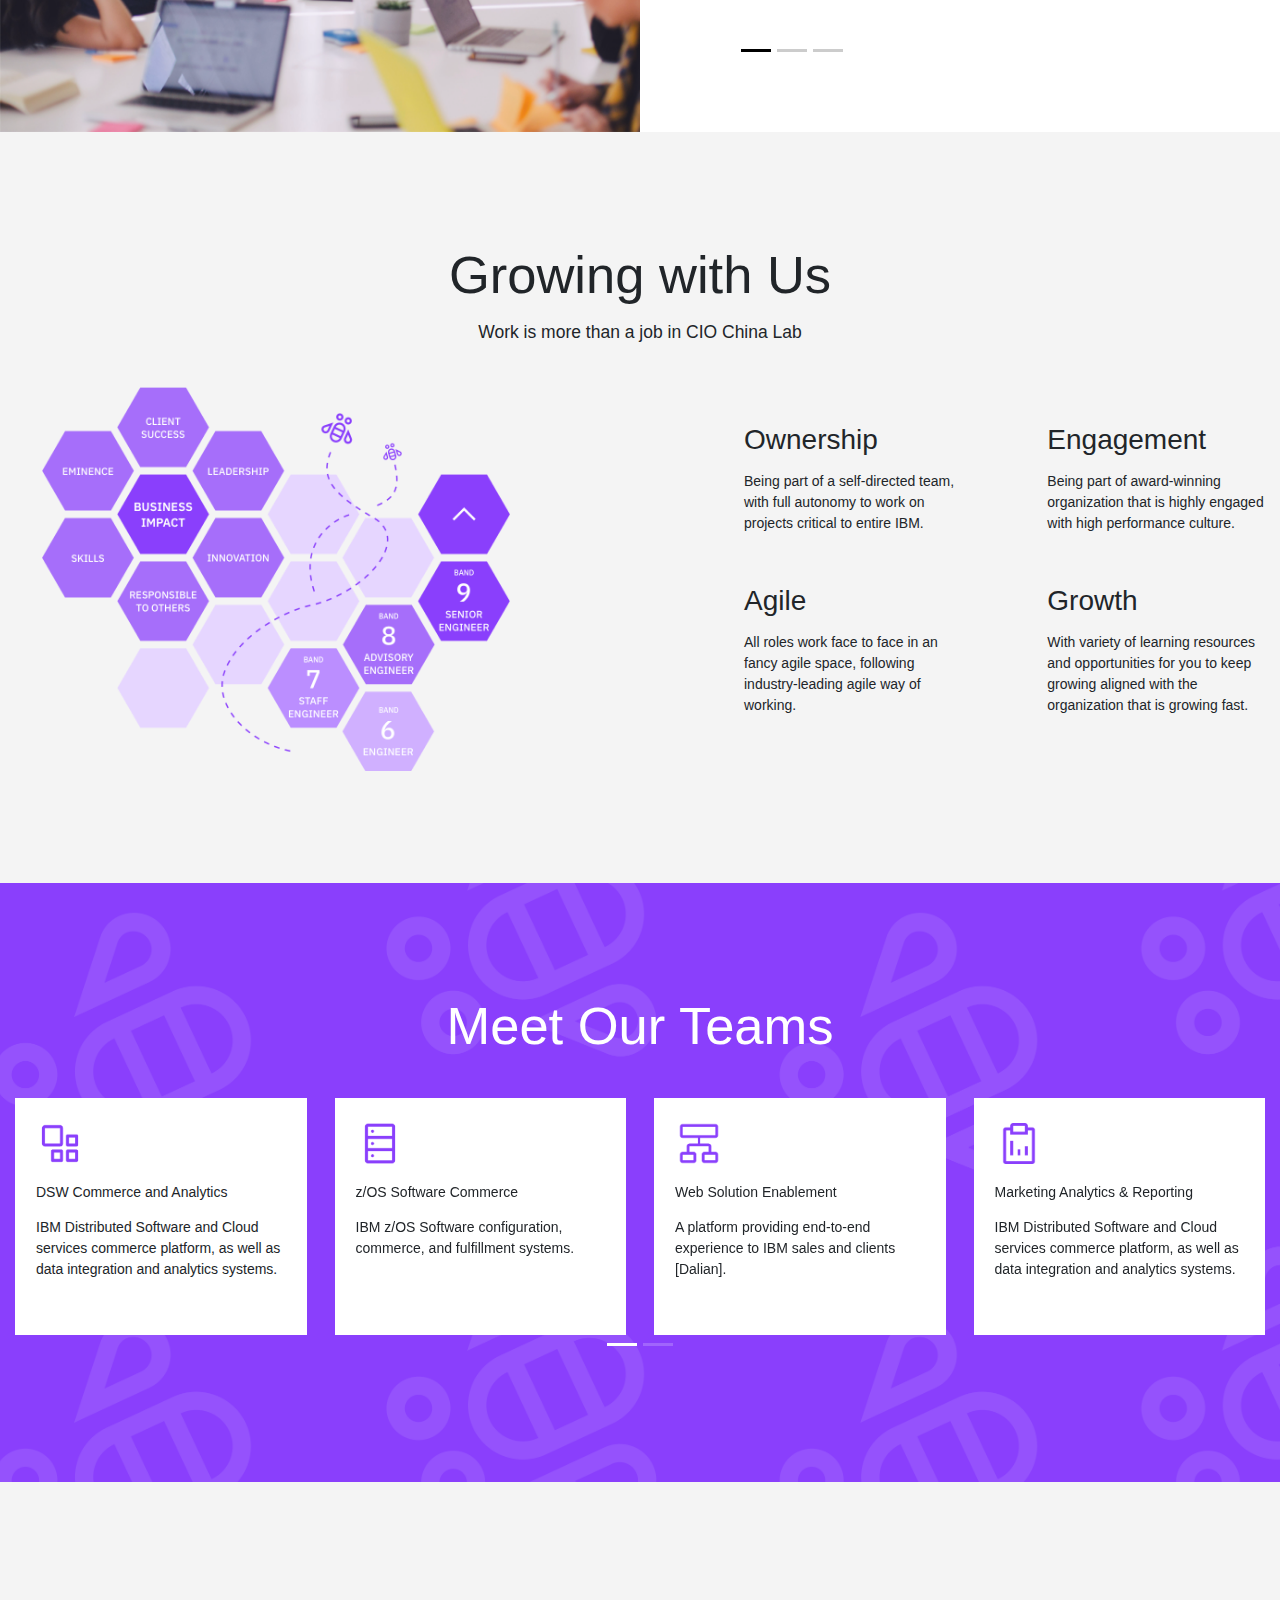
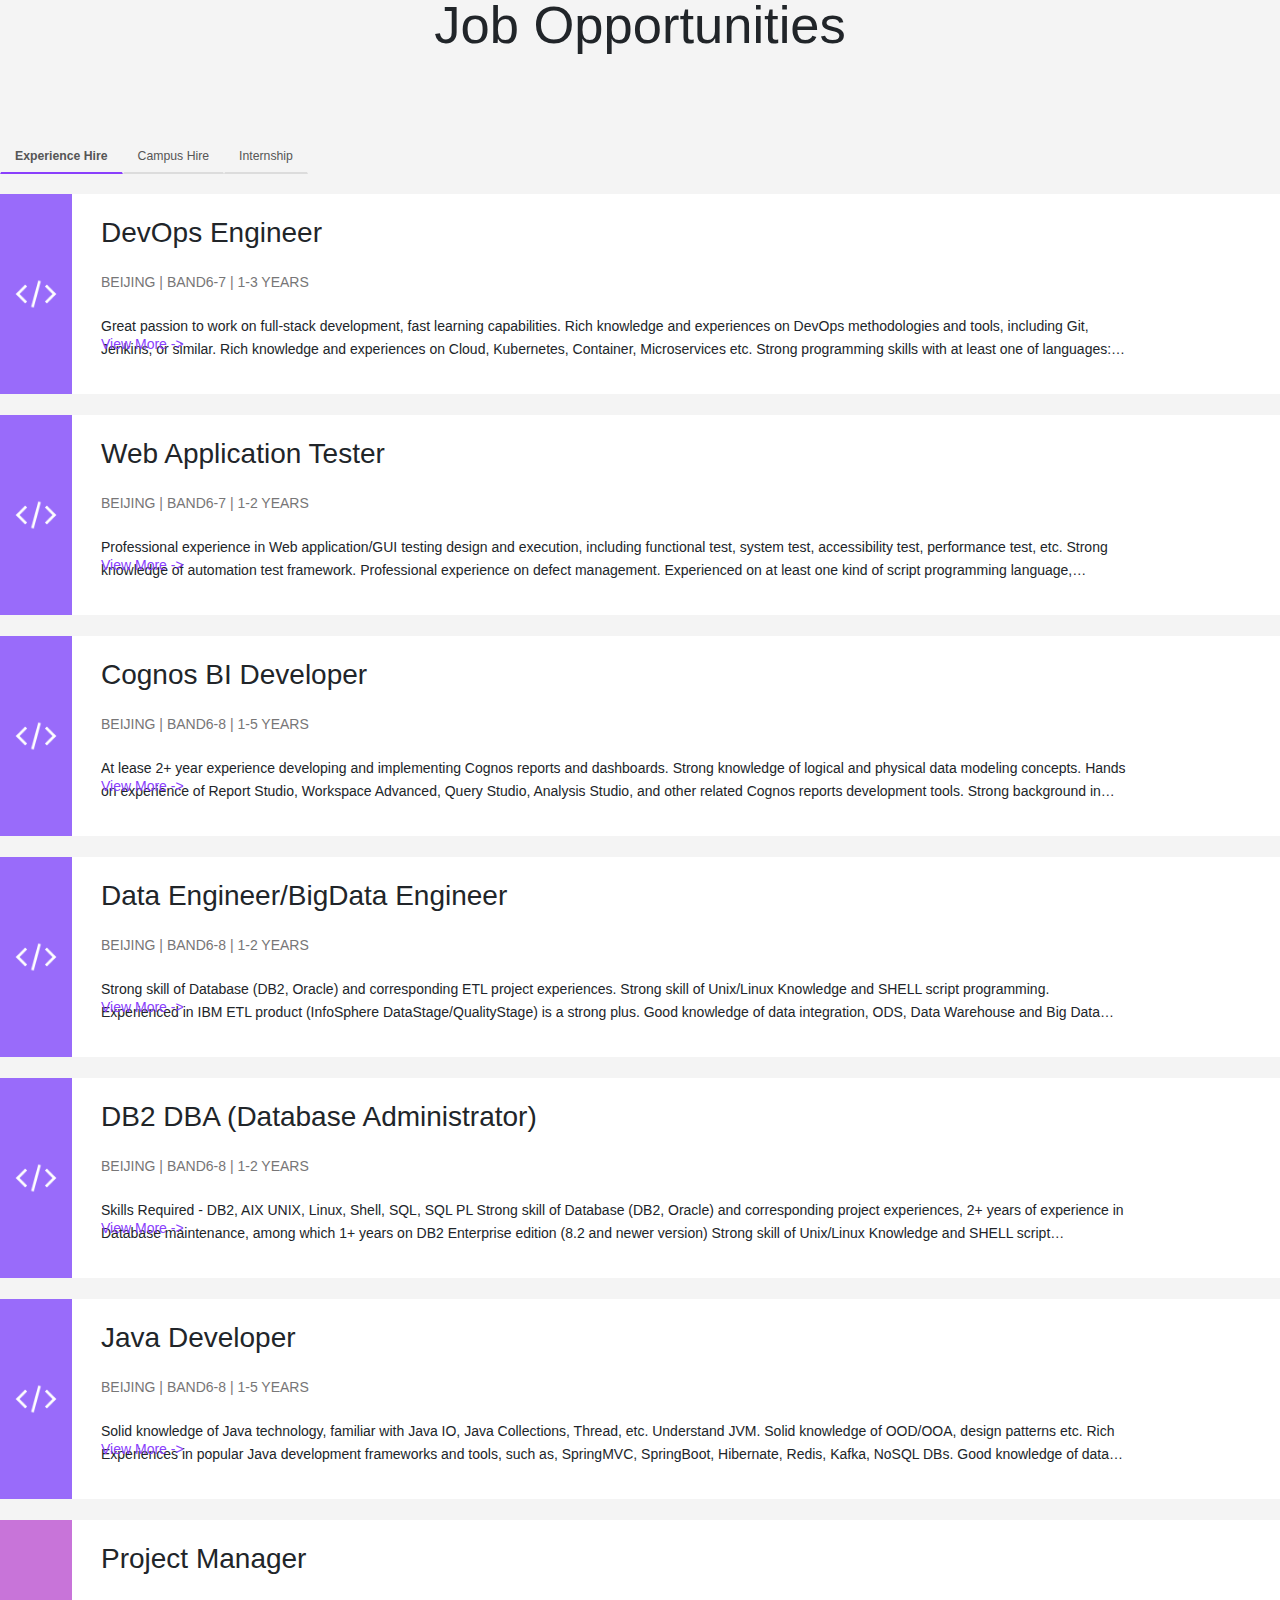
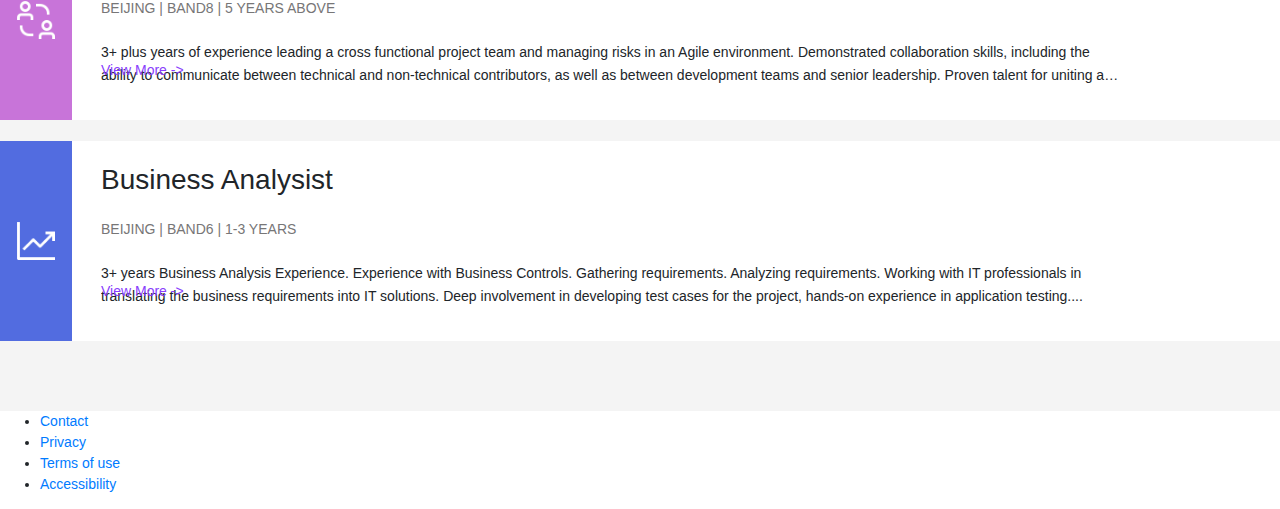
==== commit 952ed165: "update for small error in footer" ====
--- a/index.html
+++ b/index.html
@@ -69,371 +69,335 @@
 </head>
 
 <body id="ibm-com" class="ibm-type">
+  <div id="ibm-top" class="ibm-landing-page container-fiuled">
+    <!-- MASTHEAD_BEGIN -->
+    <div id="ibm-masthead" role="banner" aria-label="IBM">
+      <div id="ibm-universal-nav">
+        <nav role="navigation" aria-label="IBM">
+          <div id="ibm-home"><a href="http://www.ibm.com/us/en/">IBM®</a></div>
+          <ul id="ibm-menu-links" role="toolbar" aria-label="Site map">
+            <li><a href="http://www.ibm.com/sitemap/us/en/">Site map</a></li>
+          </ul>
+        </nav>
+
+        <div id="ibm-search-module" role="search" aria-labelledby="ibm-masthead">
+          <form id="ibm-search-form" action="//www.ibm.com/Search/" method="get">
+            <p>
+              <label for="q">IBM</label>
+              <input type="text" maxlength="100" value="" placeholder="Search" name="q" id="q" aria-label="Search" />
+              <input type="hidden" value="18" name="v" />
+              <input type="hidden" value="utf" name="en" />
+              <input type="hidden" value="en" name="lang" />
+              <input type="hidden" value="us" name="cc" />
+              <input type="submit" id="ibm-search" class="ibm-btn-search" value="Submit" />
+            </p>
+          </form>
+        </div>
+      </div>
+    </div>
+    <!-- MASTHEAD_END -->
+
     <div id="hiringPage">
-        <div id="ibm-top" class="ibm-landing-page container-fiuled">
-            <!-- MASTHEAD_BEGIN -->
-            <div id="ibm-masthead" role="banner" aria-label="IBM">
-              <div id="ibm-universal-nav">
-                <nav role="navigation" aria-label="IBM">
-                  <div id="ibm-home"><a href="http://www.ibm.com/us/en/">IBM®</a></div>
-                  <ul id="ibm-menu-links" role="toolbar" aria-label="Site map">
-                    <li><a href="http://www.ibm.com/sitemap/us/en/">Site map</a></li>
-                  </ul>
-                </nav>
-        
-                <div id="ibm-search-module" role="search" aria-labelledby="ibm-masthead">
-                  <form id="ibm-search-form" action="//www.ibm.com/Search/" method="get">
-                    <p>
-                      <label for="q">IBM</label>
-                      <input type="text" maxlength="100" value="" placeholder="Search" name="q" id="q" aria-label="Search" />
-                      <input type="hidden" value="18" name="v" />
-                      <input type="hidden" value="utf" name="en" />
-                      <input type="hidden" value="en" name="lang" />
-                      <input type="hidden" value="us" name="cc" />
-                      <input type="submit" id="ibm-search" class="ibm-btn-search" value="Submit" />
-                    </p>
-                  </form>
-                </div>
-              </div>
-            </div>
-            <!-- MASTHEAD_END -->
-        
-            <!-- CONTENT -->
-            <div id="ibm-content-wrapper">
-              <header role="banner" aria-labelledby="ibm-pagetitle-h1">
-                <nav role="navigation">
-                  <div class="ibm-sitenav-menu-container" data-widgetprocessed="true" id="sitenav-menu">
-                    <div class="ibm-sitenav-menu-name">
-                      Office of the CIO: China Lab Careers
+      <!-- CONTENT -->
+      <div id="ibm-content-wrapper">
+        <header role="banner" aria-labelledby="ibm-pagetitle-h1">
+          <nav role="navigation">
+            <div class="ibm-sitenav-menu-container" data-widgetprocessed="true" id="sitenav-menu">
+              <div class="ibm-sitenav-menu-name">
+                Office of the CIO: China Lab Careers
+              </div>
+            </div>
+          </nav>
+          <div id="ibm-leadspace-head" class="ibm-alternate cover-title">
+            <div class="cio-career-padding-big">
+              <div class="ibm-columns">
+                <p class="cio-career-h1 font-weight-600">A World-Class <br />Agile Team</p>
+                <p class="cio-career-padding-top-normal cio-career-h3">
+                  Delivering the right business value<br />at the right quality with speed and fun
+                </p>
+                <p class="cio-career-padding-top-normal" style="padding: 0px">
+                  <a href="mailto:sample@sample.com" class="contactImg emailImg"></a>
+                  <a href="https://www.linkedin.com/shareArticle?mini=true&url=https%3a%2f%2fciochinalab.github.io%2fhiring%2f&title=IBM%20CIO%20Career"
+                    class="contactImg inImg"></a>
+                  <a class="contactImg wechatImg" id="wechat-link"></a>
+                </p>
+              </div>
+            </div>
+          </div>
+        </header>
+        <main role="main" aria-labelledby="ibm-pagetitle-h1" id="main">
+          <div id="ibm-pcon" class="ibm-background-color ">
+            <div class="our-commitment ibm-columns">
+              <div class="row">
+                <div class="col-sm-12 col-md-5 col-lg-5 cio-career-title-top-pad">
+                  <p class="careerPurple ibm-bold">OUR COMMITMENT</p>
+                  <p class="cio-career-h2 cio-career-padding-top-normal">Offer systems and insights for IBM business
+                    growth
+                  </p>
+                  <p class="cio-career-padding-top-small">
+                    We do this by leading with design to drive simplicity and ease of use,
+                    engineering the systems that run the business, innovating to transform the business,
+                    recruiting and developing top talents, embracing agile engineering culture.
+                  </p>
+                </div>
+                <div class="d-none d-md-block d-lg-block d-xl-block col-md-2 col-lg-2"></div>
+                <div class="col-sm-12 col-md-5 col-lg-5 cio-career-padding-top-img">
+                  <img src="img/Agile.png" id="agile">
+                </div>
+              </div>
+            </div>
+            <div class="focused-areas ibm-columns">
+              <div class="cio-career-padding-whatwedo row">
+                <p class="careerPurple ibm-bold">WHAT WE DO</h3>
+                  <div class="w-100"></div>
+                  <div class="col-sm col-md-5 col-lg-5 cio-career-padding-top-normal">
+                    <div class="row">
+                      <div class="col icon-col">
+                        <img src="img/icon5.png" class="icon-size">
+                      </div>
+                      <div class="col">
+                        <p class="cio-career-h3">Excellence in Business Operation</p>
+                        <p class="cio-career-padding-top-small">
+                          Ensure all transaction and analytics systems and running smoothly for US $20B+ IBM
+                          Software and Cloud Services daily business process.
+                        </p>
+                      </div>
                     </div>
                   </div>
-                </nav>
-                <div id="ibm-leadspace-head" class="ibm-alternate cover-title">
-                  <div class="cio-career-padding-big">
-                    <div class="ibm-columns">
-                      <p class="cio-career-h1 font-weight-600">A World-Class <br />Agile Team</p>
-                      <p class="cio-career-padding-top-normal cio-career-h3">
-                        Delivering the right business value<br />at the right quality with speed and fun
-                      </p>
-                      <p class="cio-career-padding-top-normal" style="padding: 0px">
-                        <a href="mailto:sample@sample.com" class="contactImg emailImg"></a>
-                        <a href="https://www.linkedin.com/shareArticle?mini=true&url=https%3a%2f%2fciochinalab.github.io%2fhiring%2f&title=IBM%20CIO%20Career"
-                          class="contactImg inImg"></a>
-                        <a class="contactImg wechatImg" id="wechat-link"></a>
-                      </p>
+                  <div class="col-sm-0 col-md-2 col-lg-2 cio-career-padding-top-normal"></div>
+                  <div class="col-sm col-md-5 col-lg-5 cio-career-padding-top-normal">
+                    <div class="row">
+                      <div class="col icon-col">
+                        <img src="img/icon6.png" class="icon-size">
+                      </div>
+                      <div class="col">
+                        <p class="cio-career-h3">Accelerating IBM Business Transformation</p>
+                        <p class="cio-career-padding-top-small">
+                          Deliver all new business feature fast with high quality for IBM’s digital
+                          transformation to cloud and cognitive, to drive IBM revenue increase, cost
+                          saving, and productity improvement.
+                        </p>
+                      </div>
                     </div>
                   </div>
-                </div>
-              </header>
-              <main role="main" aria-labelledby="ibm-pagetitle-h1" id="main">
-                <div id="ibm-pcon" class="ibm-background-color ">
-                  <div class="our-commitment ibm-columns">
-                    <div class="row">
-                      <div class="col-sm-12 col-md-5 col-lg-5 cio-career-title-top-pad">
-                        <p class="careerPurple ibm-bold">OUR COMMITMENT</p>
-                        <p class="cio-career-h2 cio-career-padding-top-normal">Offer systems and insights for IBM business
-                          growth
-                        </p>
-                        <p class="cio-career-padding-top-small">
-                          We do this by leading with design to drive simplicity and ease of use,
-                          engineering the systems that run the business, innovating to transform the business,
-                          recruiting and developing top talents, embracing agile engineering culture.
-                        </p>
-                      </div>
-                      <div class="d-none d-md-block d-lg-block d-xl-block col-md-2 col-lg-2"></div>
-                      <div class="col-sm-12 col-md-5 col-lg-5 cio-career-padding-top-img">
-                        <img src="img/Agile.png" id="agile">
-                      </div>
-                    </div>
-                  </div>
-                  <div class="focused-areas ibm-columns">
-                    <div class="cio-career-padding-whatwedo row">
-                      <p class="careerPurple ibm-bold">WHAT WE DO</h3>
-                        <div class="w-100"></div>
-                        <div class="col-sm col-md-5 col-lg-5 cio-career-padding-top-normal">
-                          <div class="row">
-                            <div class="col icon-col">
-                              <img src="img/icon5.png" class="icon-size">
-                            </div>
-                            <div class="col">
-                              <p class="cio-career-h3">Excellence in Business Operation</p>
-                              <p class="cio-career-padding-top-small">
-                                Ensure all transaction and analytics systems and running smoothly for US $20B+ IBM
-                                Software and Cloud Services daily business process.
+              </div>
+            </div>
+            <div class="become-part-of" id="becomePartOf">
+              <div class="ibm-columns all-in-small-center-in-big">
+                <div class="row">
+                  <div id="carouselBecomePartOf" class="carousel slide" data-ride="carousel" data-interval="false">
+                    <ol class="carousel-indicators">
+                      <li data-target="#carouselBecomePartOf" data-slide-to="0" class="active"></li>
+                      <li data-target="#carouselBecomePartOf" data-slide-to="1"></li>
+                      <li data-target="#carouselBecomePartOf" data-slide-to="2"></li>
+                    </ol>
+                    <div class="carousel-inner">
+                      <div class="carousel-item active">
+                        <div class="row">
+                          <div class="col-sm-12 col-md-6 col-lg-6 becomePartOfCardImgDiv" style="overflow:hidden">
+                            <img src="img/BecomePartOf.png" class="becomePartOfCardImg">
+                          </div>
+                          <div class="col-sm-12 col-md-6 col-lg-6 becomePartOfCard">
+                            <div class="becomePartOfCardPad">
+                              <p
+                                class="cio-career-h3 cio-career-padding-top-h3 paddingContent ibm-type-serif ibm-type-regular">
+                                Become Part of</p>
+                              <p
+                                class="cio-career-h3 cio-career-padding-top-p paddingContent ibm-type-serif ellipsis-6">
+                                A cross-disciplinary team of leading engineers, designers, analysts, and managers who
+                                leverage
+                                the latest technologies to create state-of-the-art solutions.
                               </p>
                             </div>
                           </div>
                         </div>
-                        <div class="col-sm-0 col-md-2 col-lg-2 cio-career-padding-top-normal"></div>
-                        <div class="col-sm col-md-5 col-lg-5 cio-career-padding-top-normal">
-                          <div class="row">
-                            <div class="col icon-col">
-                              <img src="img/icon6.png" class="icon-size">
-                            </div>
-                            <div class="col">
-                              <p class="cio-career-h3">Accelerating IBM Business Transformation</p>
-                              <p class="cio-career-padding-top-small">
-                                Deliver all new business feature fast with high quality for IBM’s digital
-                                transformation to cloud and cognitive, to drive IBM revenue increase, cost
-                                saving, and productity improvement.
+                      </div>
+                      <div class="carousel-item">
+                        <div class="row">
+                          <div class="col-sm-12 col-md-6 col-lg-6 becomePartOfCardImgDiv" style="overflow:hidden">
+                            <img src="img/Workin.png" class="becomePartOfCardImg">
+                          </div>
+                          <div class="col-sm-12 col-md-6 col-lg-6 becomePartOfCard">
+                            <div class="becomePartOfCardPad">
+                              <p
+                                class="cio-career-h3 cio-career-padding-top-h3 paddingContent ibm-type-serif ibm-type-regular">
+                                Work in</p>
+                              <p
+                                class="cio-career-h3 cio-career-padding-top-p paddingContent ibm-type-serif ellipsis-6">
+                                A collaborative, transparent, and flat organization with a dynamic studio-like
+                                atmosphere,
+                                where
+                                difference and diversity is fully respected.
                               </p>
                             </div>
                           </div>
                         </div>
+                      </div>
+                      <div class="carousel-item">
+                        <div class="row">
+                          <div class="col-sm-12 col-md-6 col-lg-6 becomePartOfCardImgDiv" style="overflow:hidden">
+                            <img src="img/BenifitFrom.png" class="becomePartOfCardImg">
+                          </div>
+                          <div class="col-sm-12 col-md-6 col-lg-6 becomePartOfCard">
+                            <div class="becomePartOfCardPad">
+                              <p
+                                class="cio-career-h3 cio-career-padding-top-h3 paddingContent ibm-type-serif ibm-type-regular">
+                                Benefit from</p>
+                              <p
+                                class="cio-career-h3 cio-career-padding-top-p paddingContent ibm-type-serif ellipsis-6">
+                                The technical affinity and innovation capabilities encouraged by the team, where you can
+                                develop
+                                a global vision and mindset, offered a variety of opportunities.
+                              </p>
+                            </div>
+                          </div>
+                        </div>
+                      </div>
                     </div>
                   </div>
-                  <div class="become-part-of" id="becomePartOf">
-                    <div class="ibm-columns all-in-small-center-in-big">
-                      <div class="row">
-                        <div id="carouselBecomePartOf" class="carousel slide" data-ride="carousel" data-interval="false">
-                          <ol class="carousel-indicators">
-                            <li data-target="#carouselBecomePartOf" data-slide-to="0" class="active"></li>
-                            <li data-target="#carouselBecomePartOf" data-slide-to="1"></li>
-                            <li data-target="#carouselBecomePartOf" data-slide-to="2"></li>
-                          </ol>
-                          <div class="carousel-inner">
-                            <div class="carousel-item active">
-                              <div class="row">
-                                <div class="col-sm-12 col-md-6 col-lg-6 becomePartOfCardImgDiv" style="overflow:hidden">
-                                  <img src="img/BecomePartOf.png" class="becomePartOfCardImg">
-                                </div>
-                                <div class="col-sm-12 col-md-6 col-lg-6 becomePartOfCard">
-                                  <div class="becomePartOfCardPad">
-                                    <p
-                                      class="cio-career-h3 cio-career-padding-top-h3 paddingContent ibm-type-serif ibm-type-regular">
-                                      Become Part of</p>
-                                    <p class="cio-career-h3 cio-career-padding-top-p paddingContent ibm-type-serif ellipsis-6">
-                                      A cross-disciplinary team of leading engineers, designers, analysts, and managers who
-                                      leverage
-                                      the latest technologies to create state-of-the-art solutions.
-                                    </p>
-                                  </div>
-                                </div>
-                              </div>
-                            </div>
-                            <div class="carousel-item">
-                              <div class="row">
-                                <div class="col-sm-12 col-md-6 col-lg-6 becomePartOfCardImgDiv" style="overflow:hidden">
-                                  <img src="img/Workin.png" class="becomePartOfCardImg">
-                                </div>
-                                <div class="col-sm-12 col-md-6 col-lg-6 becomePartOfCard">
-                                  <div class="becomePartOfCardPad">
-                                    <p
-                                      class="cio-career-h3 cio-career-padding-top-h3 paddingContent ibm-type-serif ibm-type-regular">
-                                      Work in</p>
-                                    <p class="cio-career-h3 cio-career-padding-top-p paddingContent ibm-type-serif ellipsis-6">
-                                      A collaborative, transparent, and flat organization with a dynamic studio-like atmosphere,
-                                      where
-                                      difference and diversity is fully respected.
-                                    </p>
-                                  </div>
-                                </div>
-                              </div>
-                            </div>
-                            <div class="carousel-item">
-                              <div class="row">
-                                <div class="col-sm-12 col-md-6 col-lg-6 becomePartOfCardImgDiv" style="overflow:hidden">
-                                  <img src="img/BenifitFrom.png" class="becomePartOfCardImg">
-                                </div>
-                                <div class="col-sm-12 col-md-6 col-lg-6 becomePartOfCard">
-                                  <div class="becomePartOfCardPad">
-                                    <p
-                                      class="cio-career-h3 cio-career-padding-top-h3 paddingContent ibm-type-serif ibm-type-regular">
-                                      Benefit from</p>
-                                    <p class="cio-career-h3 cio-career-padding-top-p paddingContent ibm-type-serif ellipsis-6">
-                                      The technical affinity and innovation capabilities encouraged by the team, where you can
-                                      develop
-                                      a global vision and mindset, offered a variety of opportunities.
-                                    </p>
-                                  </div>
-                                </div>
-                              </div>
-                            </div>
-                          </div>
-                        </div>
+                </div>
+              </div>
+
+            </div>
+            <div class="growing-with-us ibm-columns">
+              <div class="cio-career-title-bottom-pad cio-career-title-top-pad">
+                <p class="cio-career-medium text-center fontWeight">Growing with Us</p>
+                <h2
+                  class="d-none d-md-block d-lg-block d-xl-block cio-career-h3 ibm-padding-top-1 cio-career-padding-bottom-normal text-center fontWeight">
+                  Work is more than
+                  a
+                  job
+                  in CIO China Lab</h2>
+                <h2
+                  class="d-block d-md-none cio-career-h3 ibm-padding-top-1 cio-career-padding-bottom-normal text-center fontWeight">
+                  Work is more than
+                  a
+                  job<br />
+                  in CIO China Lab</h2>
+                <div class="row">
+                  <div class="col-sm-12 col-md-12 col-lg-5 cio-career-aglign-center">
+                    <img src="img/Growing-with-Us.png" class="growing-with-us-img">
+                  </div>
+                  <div class="col-sm-12 col-md-12 col-lg-2"></div>
+                  <div class="col-sm-12 col-md-12 col-lg-5">
+                    <div class="row">
+                      <div class="col-sm-5 growing-top-pad">
+                        <p class="cio-career-h2">Ownership</p>
+                        <p class="ibm-padding-top-1">Being part of a self-directed team, with full autonomy to
+                          work on projects
+                          critical to entire IBM.</p>
+                      </div>
+                      <div class="col-sm-2"></div>
+                      <div class="col-sm-5 growing-top-pad">
+                        <p class="cio-career-h2">Engagement</p>
+                        <p class="ibm-padding-top-1">Being part of award-winning organization that is highly
+                          engaged with high
+                          performance culture.</p>
                       </div>
                     </div>
-        
-                  </div>
-                  <div class="growing-with-us ibm-columns">
-                    <div class="cio-career-title-bottom-pad cio-career-title-top-pad">
-                      <p class="cio-career-medium text-center fontWeight">Growing with Us</p>
-                      <h2 class="d-none d-md-block d-lg-block d-xl-block cio-career-h3 ibm-padding-top-1 cio-career-padding-bottom-normal text-center fontWeight">Work is more than
-                        a
-                        job
-                        in CIO China Lab</h2>
-                        <h2 class="d-block d-md-none cio-career-h3 ibm-padding-top-1 cio-career-padding-bottom-normal text-center fontWeight">Work is more than
-                            a
-                            job<br/>
-                            in CIO China Lab</h2>
-                      <div class="row">
-                        <div class="col-sm-12 col-md-12 col-lg-5 cio-career-aglign-center">
-                          <img src="img/Growing-with-Us.png" class="growing-with-us-img">
-                        </div>
-                        <div class="col-sm-12 col-md-12 col-lg-2"></div>
-                        <div class="col-sm-12 col-md-12 col-lg-5">
-                          <div class="row">
-                            <div class="col-sm-5 growing-top-pad">
-                              <p class="cio-career-h2">Ownership</p>
-                              <p class="ibm-padding-top-1">Being part of a self-directed team, with full autonomy to
-                                work on projects
-                                critical to entire IBM.</p>
-                            </div>
-                            <div class="col-sm-2"></div>
-                            <div class="col-sm-5 growing-top-pad">
-                              <p class="cio-career-h2">Engagement</p>
-                              <p class="ibm-padding-top-1">Being part of award-winning organization that is highly
-                                engaged with high
-                                performance culture.</p>
-                            </div>
-                          </div>
-                          <div class="row">
-                            <div class="col-sm-5 growing-top-pad">
-                              <p class="cio-career-h2">Agile</p>
-                              <p class="ibm-padding-top-1">All roles work face to face in an fancy agile space,
-                                following industry-leading
-                                agile way of working.</p>
-                            </div>
-                            <div class="col-sm-2"></div>
-                            <div class="col-sm-5">
-                              <p class="cio-career-h2 growing-top-pad">Growth</p>
-                              <p class="ibm-padding-top-1">With variety of learning resources and opportunities for you
-                                to keep growing
-                                aligned with the organization that is growing fast.</p>
-                            </div>
-                          </div>
-                        </div>
+                    <div class="row">
+                      <div class="col-sm-5 growing-top-pad">
+                        <p class="cio-career-h2">Agile</p>
+                        <p class="ibm-padding-top-1">All roles work face to face in an fancy agile space,
+                          following industry-leading
+                          agile way of working.</p>
+                      </div>
+                      <div class="col-sm-2"></div>
+                      <div class="col-sm-5">
+                        <p class="cio-career-h2 growing-top-pad">Growth</p>
+                        <p class="ibm-padding-top-1">With variety of learning resources and opportunities for you
+                          to keep growing
+                          aligned with the organization that is growing fast.</p>
                       </div>
                     </div>
                   </div>
-                  <div class="meet-our-team cio-career-title-bottom-pad cio-career-title-top-pad" id="meetOurTeam">
-                    <p class="cio-career-medium fontWeight cio-career-aglign-center" style="color: #fff;">Meet Our Teams</p>
-                    <div id="carouselMeetOurTeam" class="ibm-columns carousel slide cio-career-padding-top-normal"
-                      data-ride="carousel" data-interval="false">
-                      <ol class="carousel-indicators" id="meetOurTeamIndicator">
-                      </ol>
-                      <div class="carousel-inner" id="meetOurTeamInner">
-                      </div>
-                    </div>
-                  </div>
-                  <div class="job-opportunity ibm-columns">
-                    <div class="cio-career-title-top-pad">
-                      <p class="cio-career-medium fontWeight cio-career-aglign-center">Job Opportunities</p>
-                      <nav class="cio-career-top-pad-medium ">
-                        <div class="nav nav-tabs  cio-career-small" id="opp-nav-tab" role="tablist">
-                          <a class="nav-item nav-link active" id="tab-experienceHire" data-toggle="tab" href="#experienceHire"
-                            role="tab" aria-controls="experience" aria-selected="true">Experience Hire</a>
-                          <a class="nav-item nav-link" id="tab-campusHire" data-toggle="tab" href="#campusHire" role="tab"
-                            aria-controls="campusHire" aria-selected="false">Campus Hire</a>
-                          <a class="nav-item nav-link" id="tab-internship" data-toggle="tab" href="#internship" role="tab"
-                            aria-controls="internship" aria-selected="false">Internship</a>
-                        </div>
-                      </nav>
-                      <div class="tab-content cio-career-bottom-pad-medium">
-                        <div class="tab-pane fade show active" id="experienceHire" role="tabpanel"
-                          aria-labelledby="tab-experienceHire">
-                        </div>
-                        <div class="tab-pane fade" id="campusHire" role="tabpanel" aria-labelledby="tab-campusHire"></div>
-                        <div class="tab-pane fade" id="internship" role="tabpanel" aria-labelledby="tab-internship"></div>
-                      </div>
-                    </div>
-                  </div>
-                </div>
-              </main>
-            </div>
-            <!-- CONTENT -->
-        
-            <!-- FOOTER_BEGIN -->
-            <div id="ibm-footer-module"></div>
-            <footer role="contentinfo" aria-label="IBM">
-              <div id="ibm-footer">
-                <ul>
-                  <li><a href="http://www.ibm.com/contact/us/en/">Contact</a></li>
-                  <li><a href="http://www.ibm.com/privacy/us/en/">Privacy</a></li>
-                  <li><a href="http://www.ibm.com/legal/us/en/">Terms of use</a></li>
-                  <li><a href="http://www.ibm.com/accessibility/us/en/">Accessibility</a></li>
-                </ul>
-              </div>
-            </footer>
-            <!-- FOOTER_END -->
+                </div>
+              </div>
+            </div>
+            <div class="meet-our-team cio-career-title-bottom-pad cio-career-title-top-pad" id="meetOurTeam">
+              <p class="cio-career-medium fontWeight cio-career-aglign-center" style="color: #fff;">Meet Our Teams</p>
+              <div id="carouselMeetOurTeam" class="ibm-columns carousel slide cio-career-padding-top-normal"
+                data-ride="carousel" data-interval="false">
+                <ol class="carousel-indicators" id="meetOurTeamIndicator">
+                </ol>
+                <div class="carousel-inner" id="meetOurTeamInner">
+                </div>
+              </div>
+            </div>
+            <div class="job-opportunity ibm-columns">
+              <div class="cio-career-title-top-pad">
+                <p class="cio-career-medium fontWeight cio-career-aglign-center">Job Opportunities</p>
+                <nav class="cio-career-top-pad-medium ">
+                  <div class="nav nav-tabs  cio-career-small" id="opp-nav-tab" role="tablist">
+                    <a class="nav-item nav-link active" id="tab-experienceHire" data-toggle="tab" href="#experienceHire"
+                      role="tab" aria-controls="experience" aria-selected="true">Experience Hire</a>
+                    <a class="nav-item nav-link" id="tab-campusHire" data-toggle="tab" href="#campusHire" role="tab"
+                      aria-controls="campusHire" aria-selected="false">Campus Hire</a>
+                    <a class="nav-item nav-link" id="tab-internship" data-toggle="tab" href="#internship" role="tab"
+                      aria-controls="internship" aria-selected="false">Internship</a>
+                  </div>
+                </nav>
+                <div class="tab-content cio-career-bottom-pad-medium">
+                  <div class="tab-pane fade show active" id="experienceHire" role="tabpanel"
+                    aria-labelledby="tab-experienceHire">
+                  </div>
+                  <div class="tab-pane fade" id="campusHire" role="tabpanel" aria-labelledby="tab-campusHire"></div>
+                  <div class="tab-pane fade" id="internship" role="tabpanel" aria-labelledby="tab-internship"></div>
+                </div>
+              </div>
+            </div>
           </div>
+        </main>
       </div>
- 
-
-<div id="detailPage">
-    <div id="ibm-top" class="ibm-landing-page container-fiuled">
-        <!-- MASTHEAD_BEGIN -->
-        <div id="ibm-masthead" role="banner" aria-label="IBM">
-          <div id="ibm-universal-nav">
-            <nav role="navigation" aria-label="IBM">
-              <div id="ibm-home"><a href="http://www.ibm.com/us/en/">IBM®</a></div>
-              <ul id="ibm-menu-links" role="toolbar" aria-label="Site map">
-                <li><a href="http://www.ibm.com/sitemap/us/en/">Site map</a></li>
-              </ul>
-            </nav>
+      <!-- CONTENT -->
+    </div>
+
+    <div id="detailPage">
+      <!-- CONTENT -->
+      <div id="ibm-content-wrapper">
+        <header role="banner" aria-labelledby="ibm-pagetitle-h1">
+          <nav role="navigation">
+            <div class="ibm-sitenav-menu-container" data-widgetprocessed="true" id="sitenav-menu">
+              <div class="ibm-sitenav-menu-name">
+                Office of the CIO: China Lab Careers
+              </div>
+            </div>
+          </nav>
+          <div id="ibm-leadspace-head" class="ibm-alternate position">
+            <div class="cio-jd-padding-big">
+              <div class="ibm-columns">
+                <div class="position-name">
+                </div>
+              </div>
+            </div>
+          </div>
+        </header>
+        <main role="main" aria-labelledby="ibm-pagetitle-h1" id="main">
+          <div id="ibm-pcon" class="job-details-background">
+            <div class="ibm-columns">
+              <div class="job-details"></div>
+            </div>
+          </div>
+        </main>
+      </div>
+      <!-- CONTENT -->
+    </div>
     
-            <div id="ibm-search-module" role="search" aria-labelledby="ibm-masthead">
-              <form id="ibm-search-form" action="//www.ibm.com/Search/" method="get">
-                <p>
-                  <label for="q">IBM</label>
-                  <input type="text" maxlength="100" value="" placeholder="Search" name="q" id="q" aria-label="Search" />
-                  <input type="hidden" value="18" name="v" />
-                  <input type="hidden" value="utf" name="en" />
-                  <input type="hidden" value="en" name="lang" />
-                  <input type="hidden" value="us" name="cc" />
-                  <input type="submit" id="ibm-search" class="ibm-btn-search" value="Submit" />
-                </p>
-              </form>
-            </div>
-          </div>
-        </div>
-        <!-- MASTHEAD_END -->
-    
-        <!-- CONTENT -->
-        <div id="ibm-content-wrapper">
-          <header role="banner" aria-labelledby="ibm-pagetitle-h1">
-            <nav role="navigation">
-              <div class="ibm-sitenav-menu-container" data-widgetprocessed="true" id="sitenav-menu">
-                <div class="ibm-sitenav-menu-name">
-                  Office of the CIO: China Lab Careers
-                </div>
-              </div>
-            </nav>
-            <div id="ibm-leadspace-head" class="ibm-alternate position">
-              <div class="cio-jd-padding-big">
-                <div class="ibm-columns">
-                  <div class="position-name">
-                  </div>
-                </div>
-              </div>
-            </div>
-          </header>
-          <main role="main" aria-labelledby="ibm-pagetitle-h1" id="main">
-            <div id="ibm-pcon" class="job-details-background">
-              <div class="ibm-columns">
-                <div class="job-details"></div>
-              </div>
-            </div>
-          </main>
-        </div>
-      <!-- CONTENT -->
-    
-      <!-- FOOTER_BEGIN -->
-      <div id="ibm-footer-module"></div>
-      <footer role="contentinfo" aria-label="IBM">
-        <div id="ibm-footer">
-          <ul>
-            <li><a href="http://www.ibm.com/contact/us/en/">Contact</a></li>
-            <li><a href="http://www.ibm.com/privacy/us/en/">Privacy</a></li>
-            <li><a href="http://www.ibm.com/legal/us/en/">Terms of use</a></li>
-            <li><a href="http://www.ibm.com/accessibility/us/en/">Accessibility</a></li>
-          </ul>
-        </div>
-      </footer>
-      <!-- FOOTER_END -->
+    <!-- FOOTER_BEGIN -->
+    <div id="ibm-footer-module"></div>
+    <footer role="contentinfo" aria-label="IBM">
+      <div id="ibm-footer">
+        <ul>
+          <li><a href="http://www.ibm.com/contact/us/en/">Contact</a></li>
+          <li><a href="http://www.ibm.com/privacy/us/en/">Privacy</a></li>
+          <li><a href="http://www.ibm.com/legal/us/en/">Terms of use</a></li>
+          <li><a href="http://www.ibm.com/accessibility/us/en/">Accessibility</a></li>
+        </ul>
       </div>
-</div>
- 
+    </footer>
+    <!-- FOOTER_END -->
+  </div>
+
 
   <script src="js/jquery.min.js"></script>
   <!-- <script src="js/jquery.i18n.properties.min.js"></script> -->
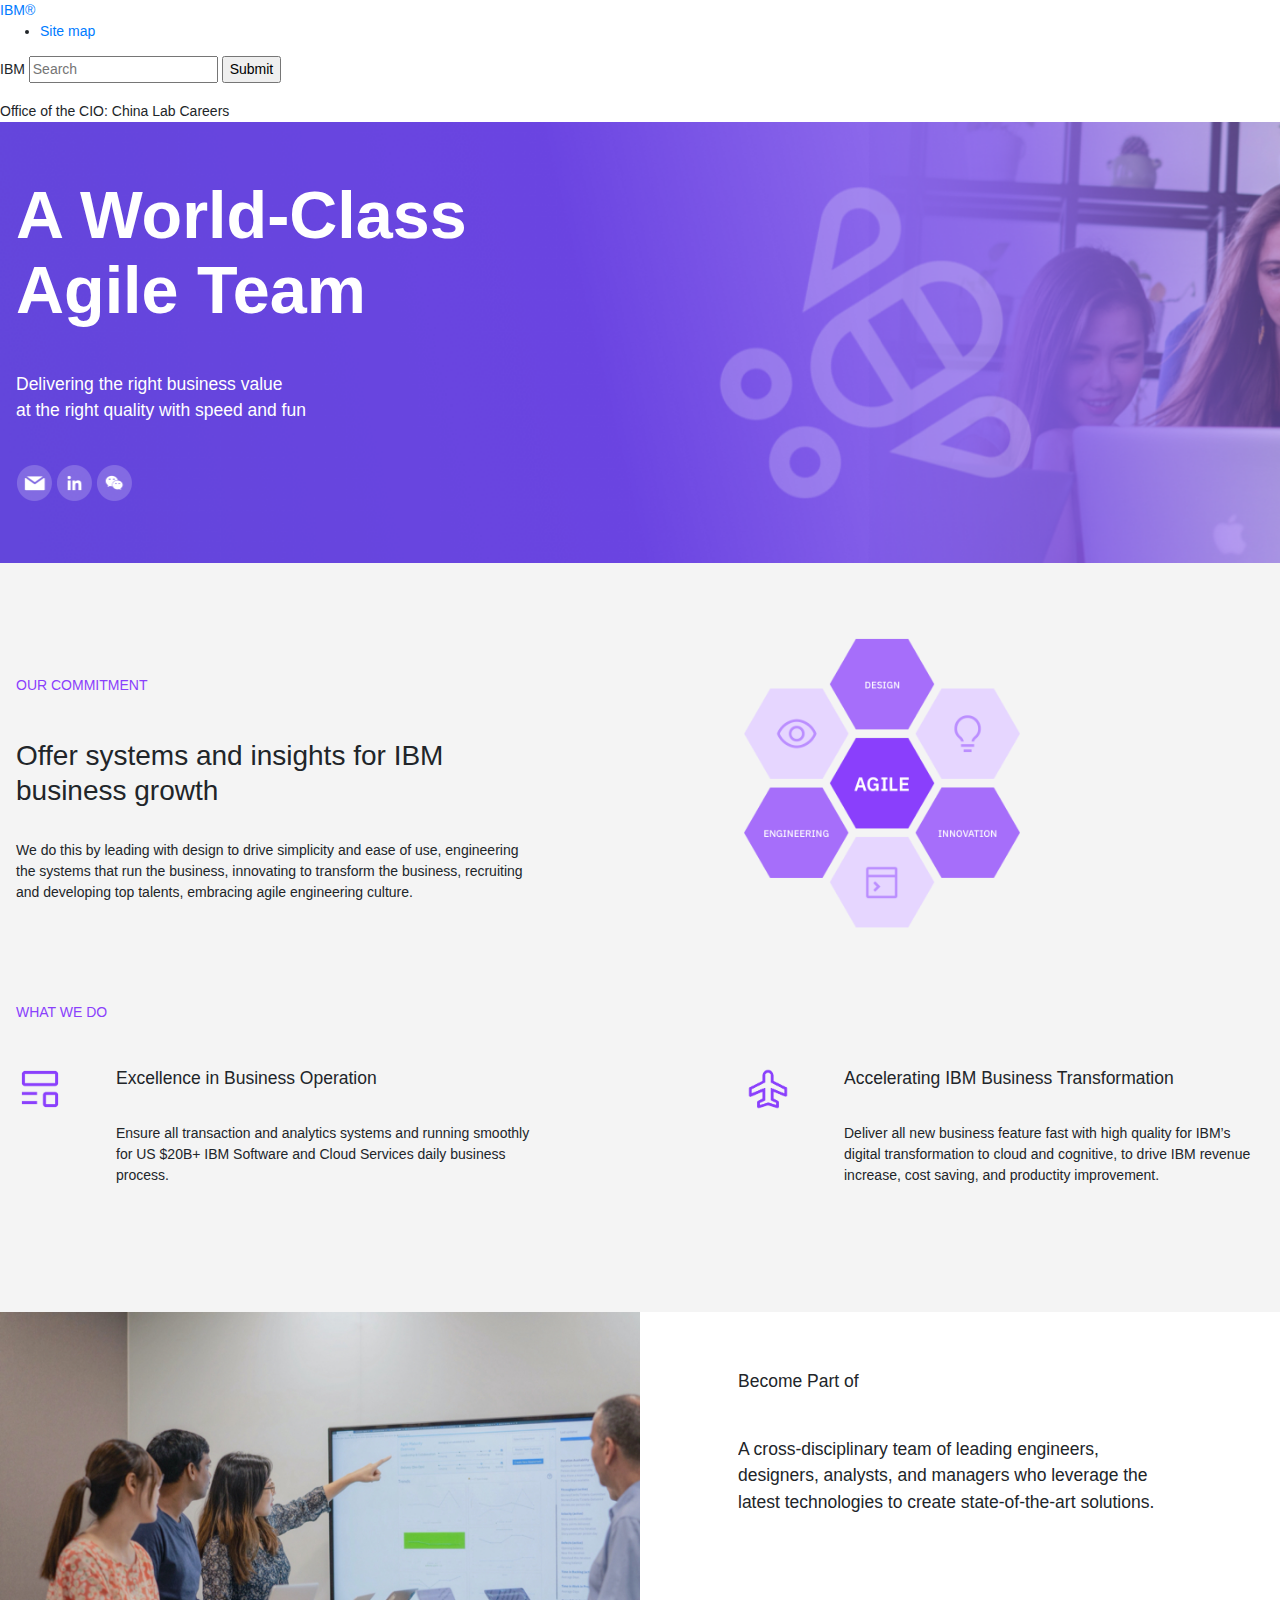
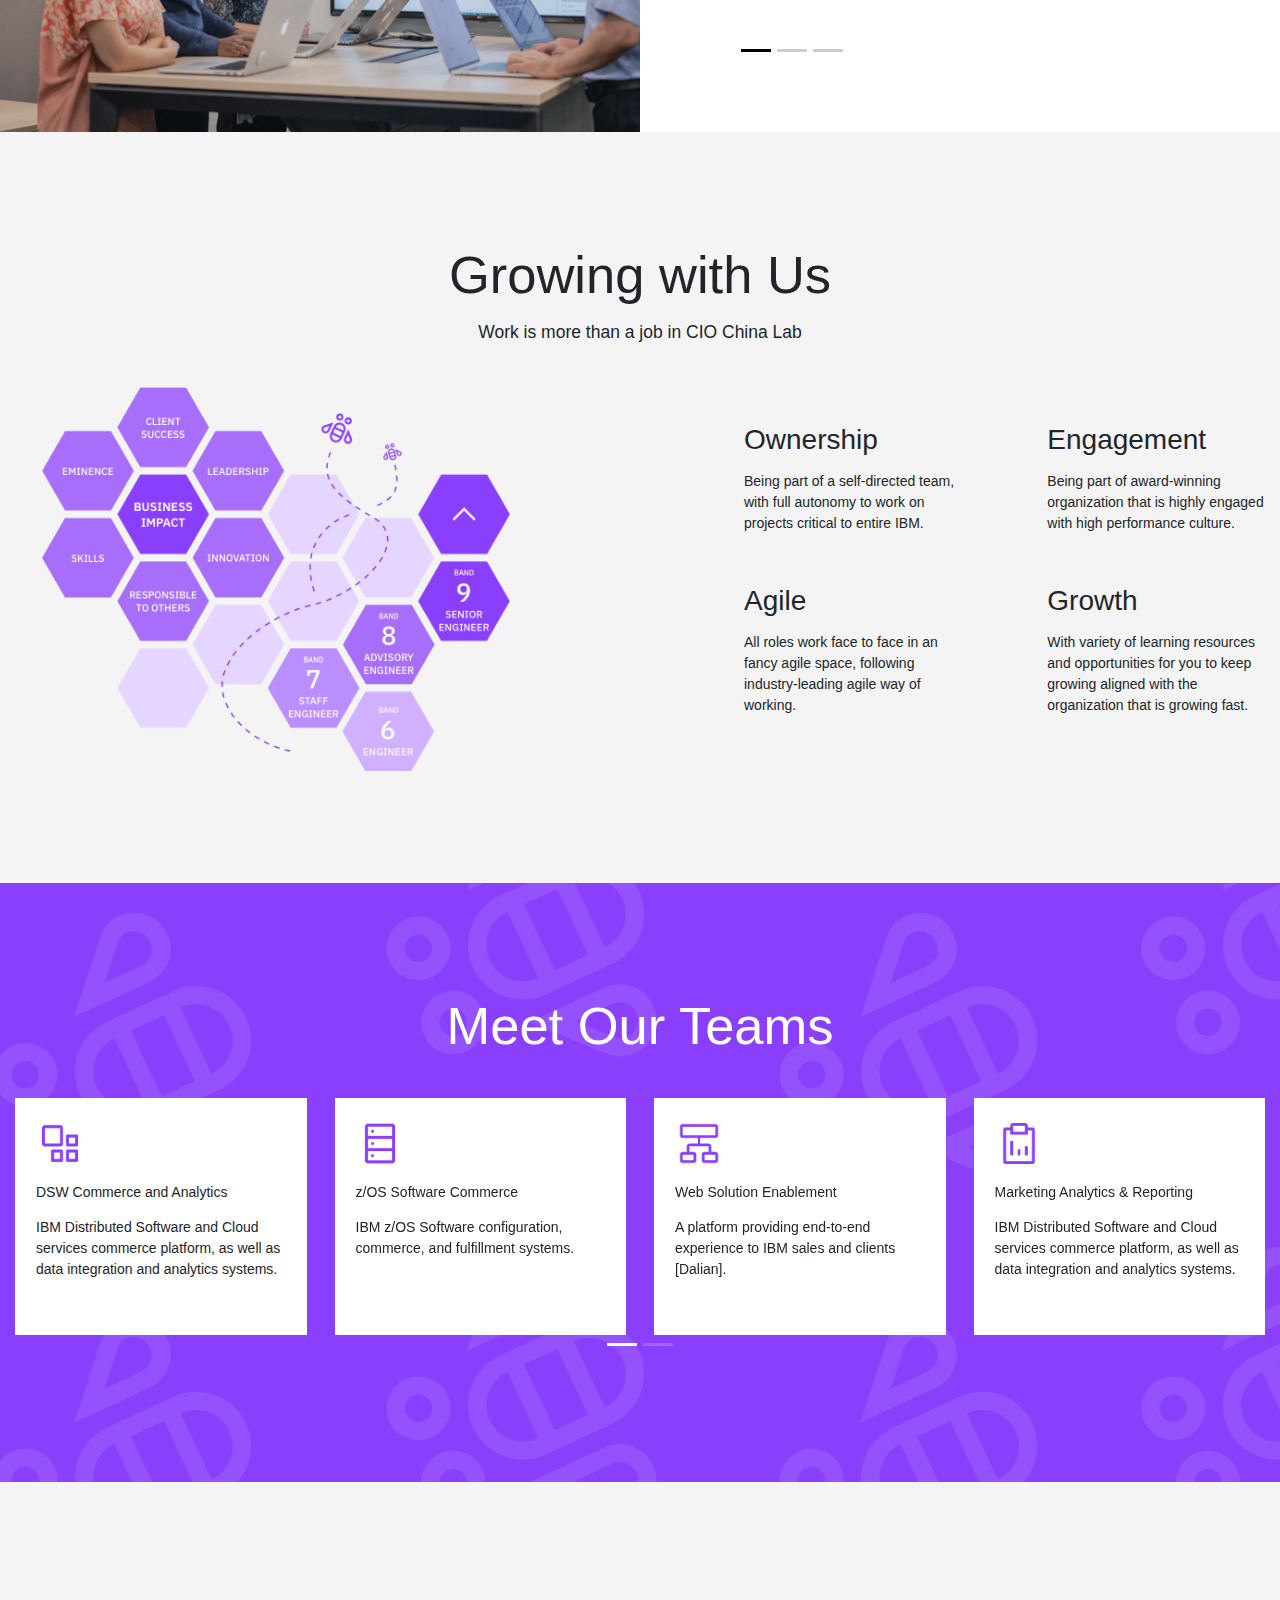
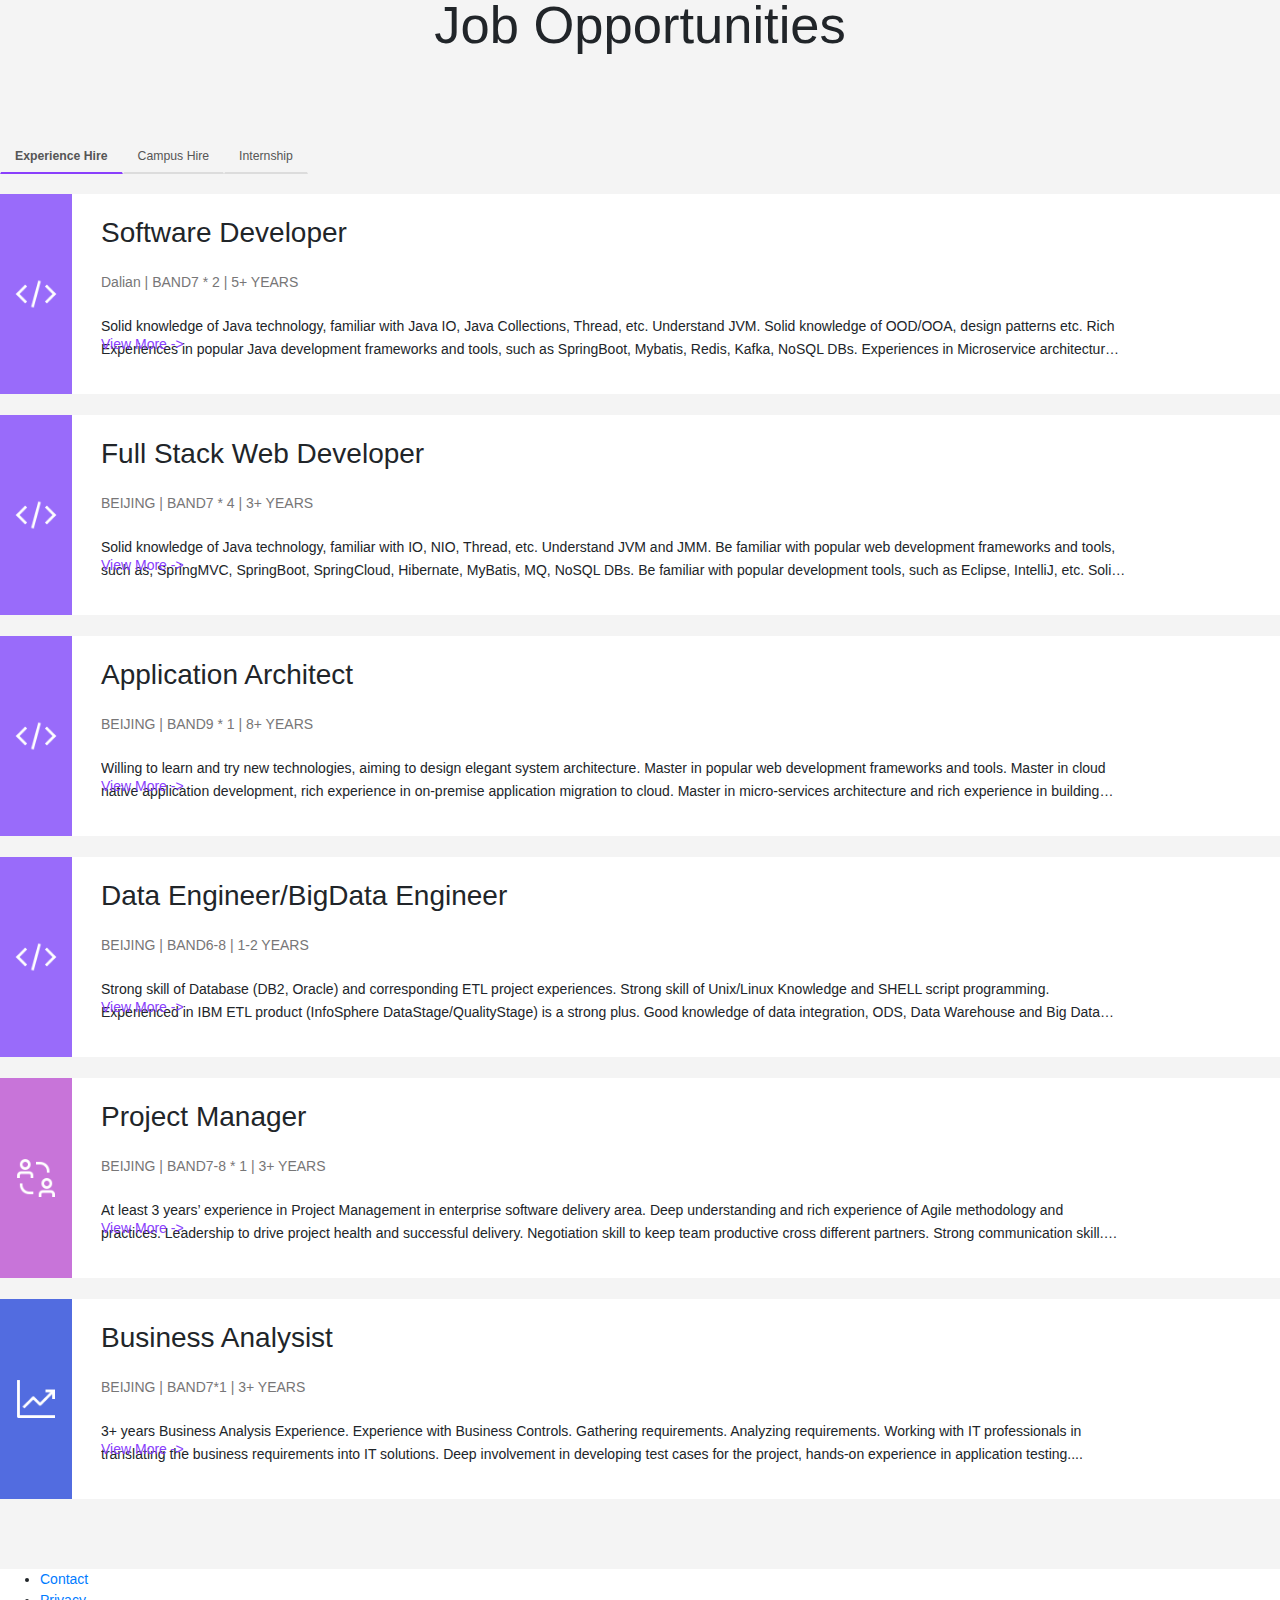
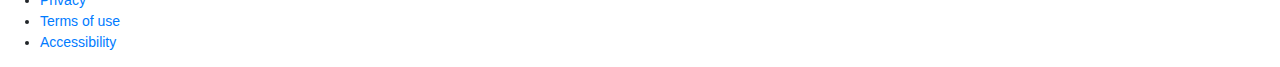
==== commit 08c1f581: "change carousel pic randomly" ====
--- a/index.html
+++ b/index.html
@@ -6,7 +6,7 @@
   <meta charset="UTF-8" />
 
   <link rel="icon" href="//www.ibm.com/favicon.ico">
-  <link rel="canonical" href="http://www.ibm.com/______">
+  <link rel="canonical" href="https://ciochinalab.github.io/hiring/">
 
   <meta name="dcterms.date" content="YYYY-MM-DD">
   <meta name="dcterms.rights" content="© Copyright IBM Corp. 2016">
@@ -194,8 +194,7 @@
                     <div class="carousel-inner">
                       <div class="carousel-item active">
                         <div class="row">
-                          <div class="col-sm-12 col-md-6 col-lg-6 becomePartOfCardImgDiv" style="overflow:hidden">
-                            <img src="img/BecomePartOf.png" class="becomePartOfCardImg">
+                          <div class="col-sm-12 col-md-6 col-lg-6 becomePartOfCardImgDiv" id="becomePartOfImg" style="overflow:hidden">
                           </div>
                           <div class="col-sm-12 col-md-6 col-lg-6 becomePartOfCard">
                             <div class="becomePartOfCardPad">
@@ -214,8 +213,7 @@
                       </div>
                       <div class="carousel-item">
                         <div class="row">
-                          <div class="col-sm-12 col-md-6 col-lg-6 becomePartOfCardImgDiv" style="overflow:hidden">
-                            <img src="img/Workin.png" class="becomePartOfCardImg">
+                          <div class="col-sm-12 col-md-6 col-lg-6 becomePartOfCardImgDiv" id="workInImg" style="overflow:hidden">
                           </div>
                           <div class="col-sm-12 col-md-6 col-lg-6 becomePartOfCard">
                             <div class="becomePartOfCardPad">
@@ -235,8 +233,7 @@
                       </div>
                       <div class="carousel-item">
                         <div class="row">
-                          <div class="col-sm-12 col-md-6 col-lg-6 becomePartOfCardImgDiv" style="overflow:hidden">
-                            <img src="img/BenifitFrom.png" class="becomePartOfCardImg">
+                          <div class="col-sm-12 col-md-6 col-lg-6 becomePartOfCardImgDiv" id="benefitFromImg" style="overflow:hidden">
                           </div>
                           <div class="col-sm-12 col-md-6 col-lg-6 becomePartOfCard">
                             <div class="becomePartOfCardPad">
--- a/css/index.css
+++ b/css/index.css
@@ -515,4 +515,10 @@
 
 .view-more{
   color: #8A3FFC;
-}+}
+
+.btn-purple{
+  background-color:#8A3FFC !important;
+  border-color:#8A3FFC !important;
+  outline-color:#8A3FFC !important;
+}
--- a/css/common.css
+++ b/css/common.css
@@ -103,7 +103,7 @@
   }
 
   .becomePartOfCardImg {
-    width: 100% !important;
+    height: 100% !important;
   }
 
   .meet-our-team-pad {
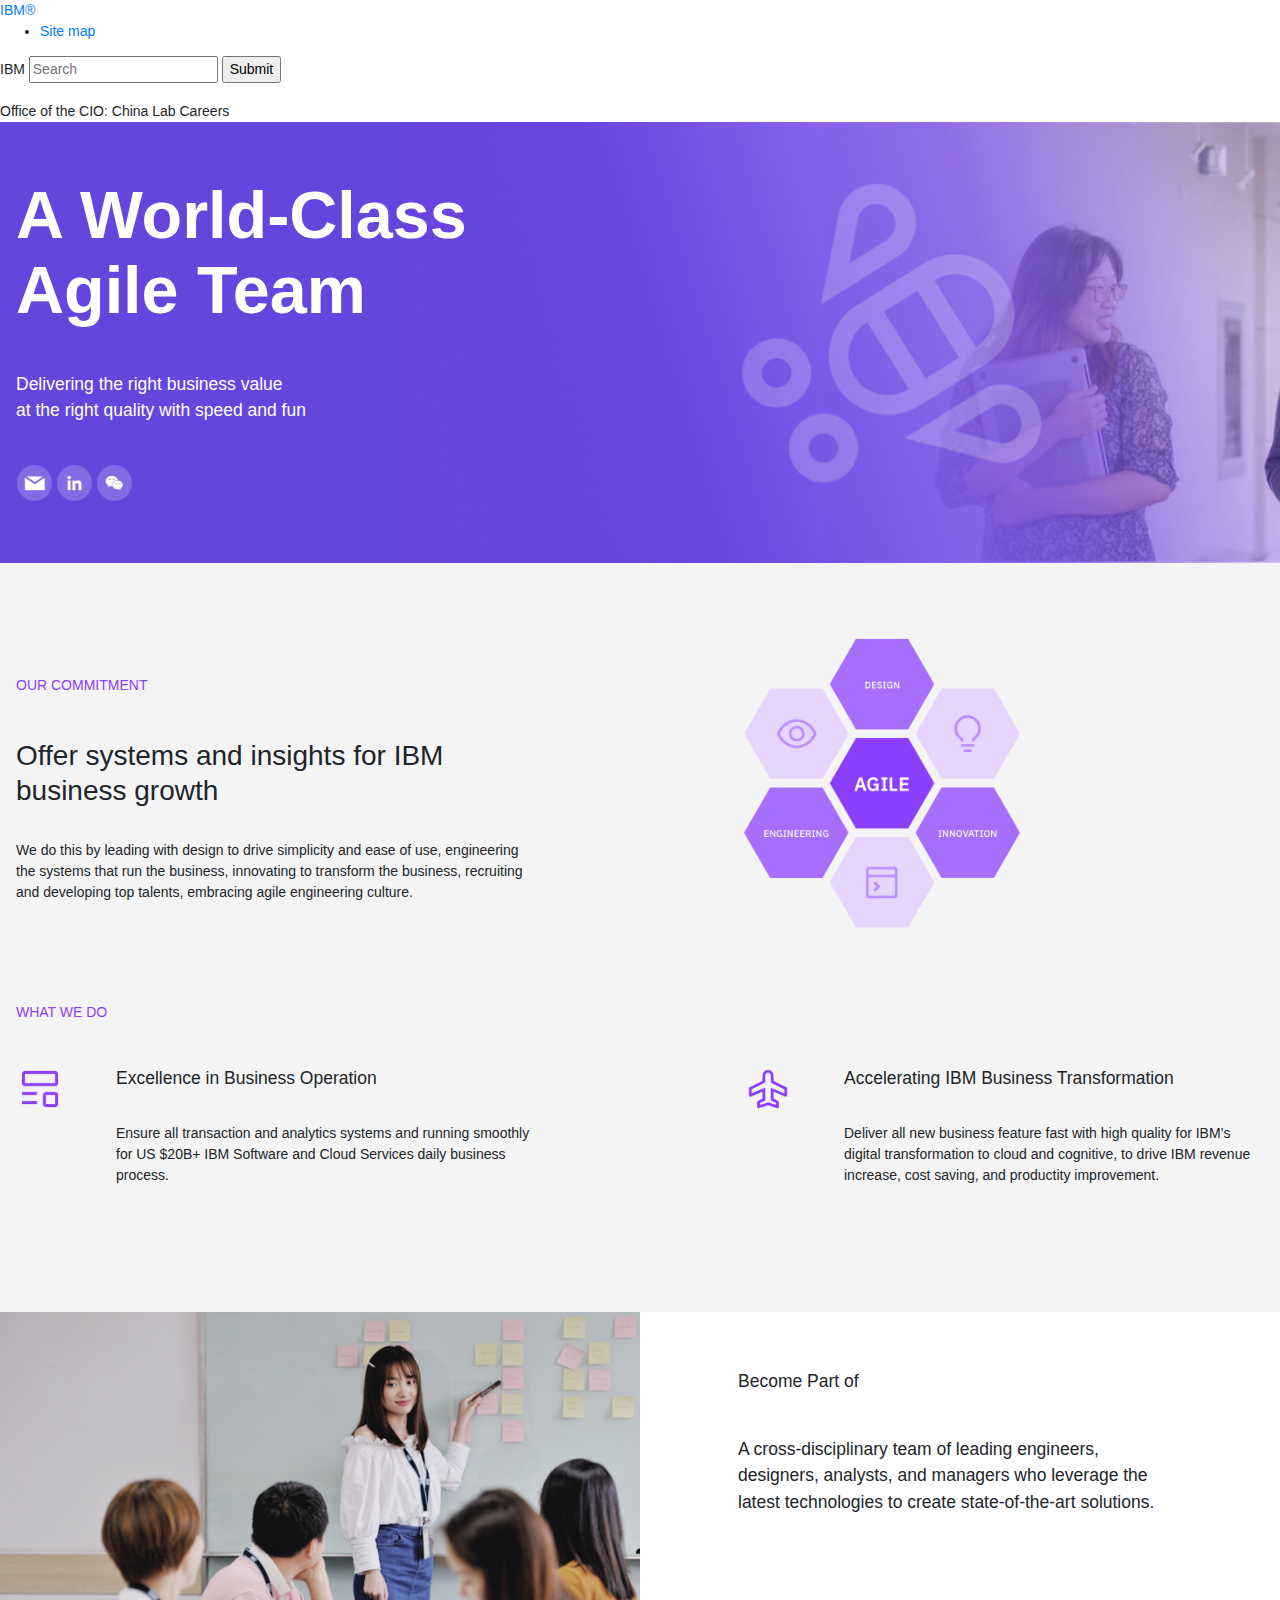
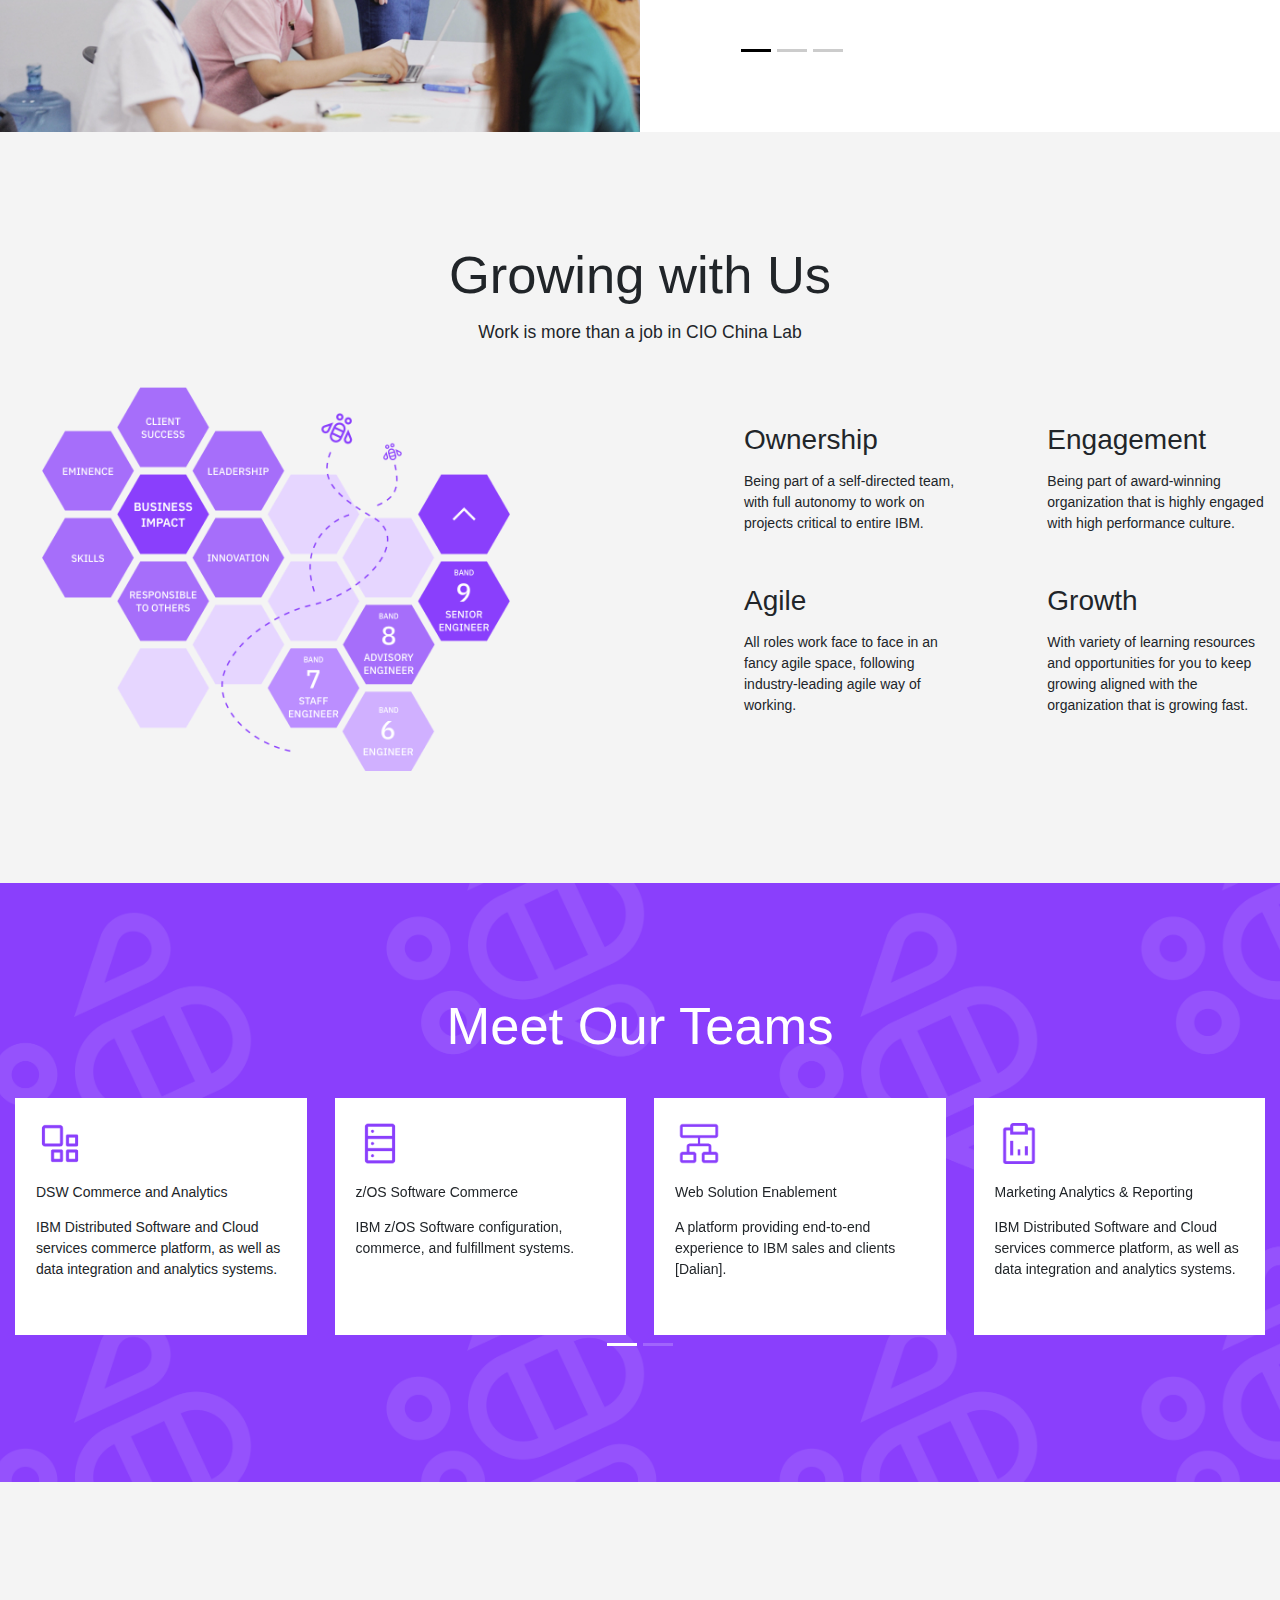
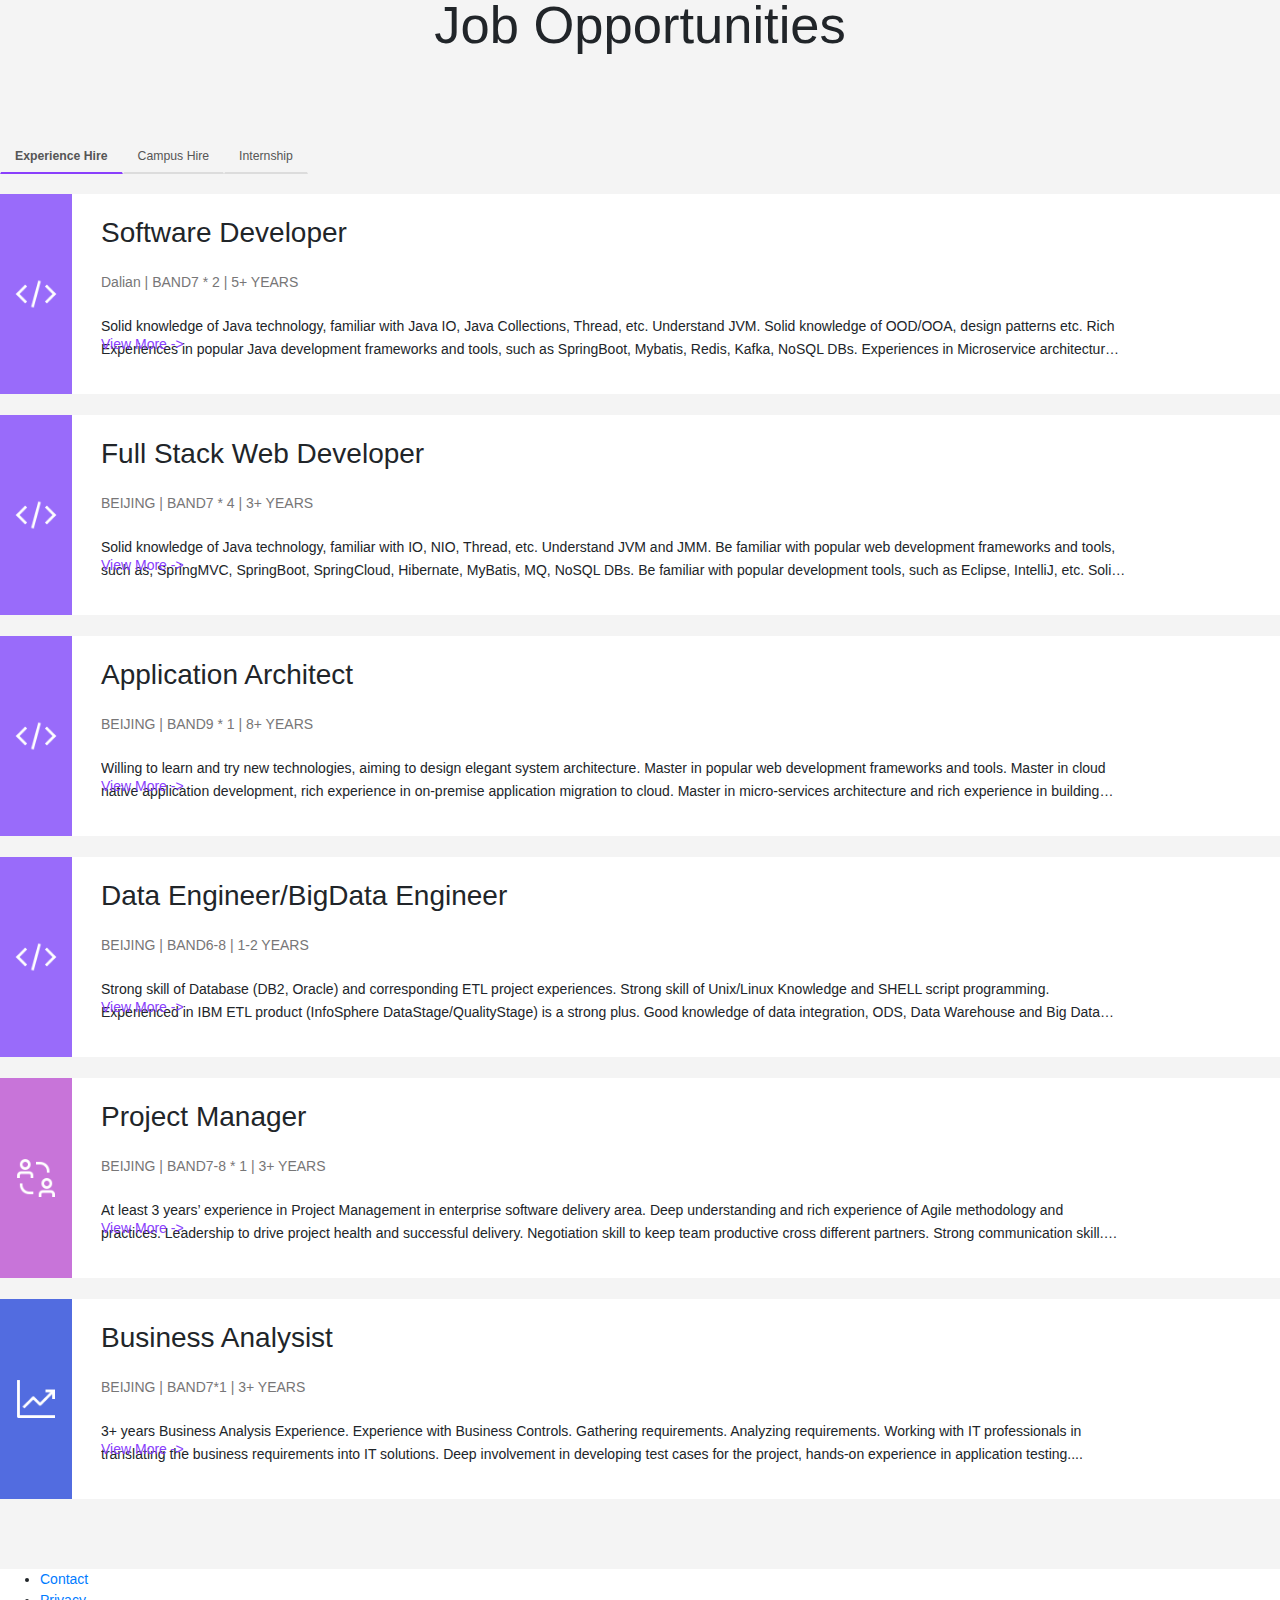
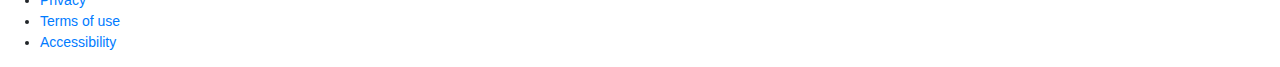
==== commit 510bf4e1: "add banner pic randomly" ====
--- a/index.html
+++ b/index.html
@@ -108,7 +108,7 @@
               </div>
             </div>
           </nav>
-          <div id="ibm-leadspace-head" class="ibm-alternate cover-title">
+          <div id="ibm-leadspace-head" class="ibm-alternate addBannerPic">
             <div class="cio-career-padding-big">
               <div class="ibm-columns">
                 <p class="cio-career-h1 font-weight-600">A World-Class <br />Agile Team</p>
--- a/css/common.css
+++ b/css/common.css
@@ -58,8 +58,15 @@
     padding-bottom: 5rem;
   }
 
-  .cover-title {
-    background-image: url("../img/Banner-Mobile.png");
+  .cover-title1 {
+    background-image: url("../img/BannerMobile1.jpg");
+    background-size: cover;
+    background-repeat: no-repeat;
+    color: #fff;
+  }
+
+  .cover-title2 {
+    background-image: url("../img/BannerMobile2.jpg");
     background-size: cover;
     background-repeat: no-repeat;
     color: #fff;
@@ -185,8 +192,15 @@
     padding-bottom: 8rem;
   }
 
-  .cover-title {
-    background-image: url("../img/Banner-Web.png");
+  .cover-title1 {
+    background-image: url("../img/BannerWeb1.jpg");
+    background-size: cover;
+    background-repeat: no-repeat;
+    color: #fff;
+  }
+
+  .cover-title2 {
+    background-image: url("../img/BannerWeb2.jpg");
     background-size: cover;
     background-repeat: no-repeat;
     color: #fff;
@@ -310,8 +324,15 @@
     padding-bottom: 8rem;
   }
 
-  .cover-title {
-    background-image: url("../img/Banner-Web.png");
+  .cover-title1 {
+    background-image: url("../img/BannerWeb1.jpg");
+    background-size: cover;
+    background-repeat: no-repeat;
+    color: #fff;
+  }
+
+  .cover-title2 {
+    background-image: url("../img/BannerWeb2.jpg");
     background-size: cover;
     background-repeat: no-repeat;
     color: #fff;
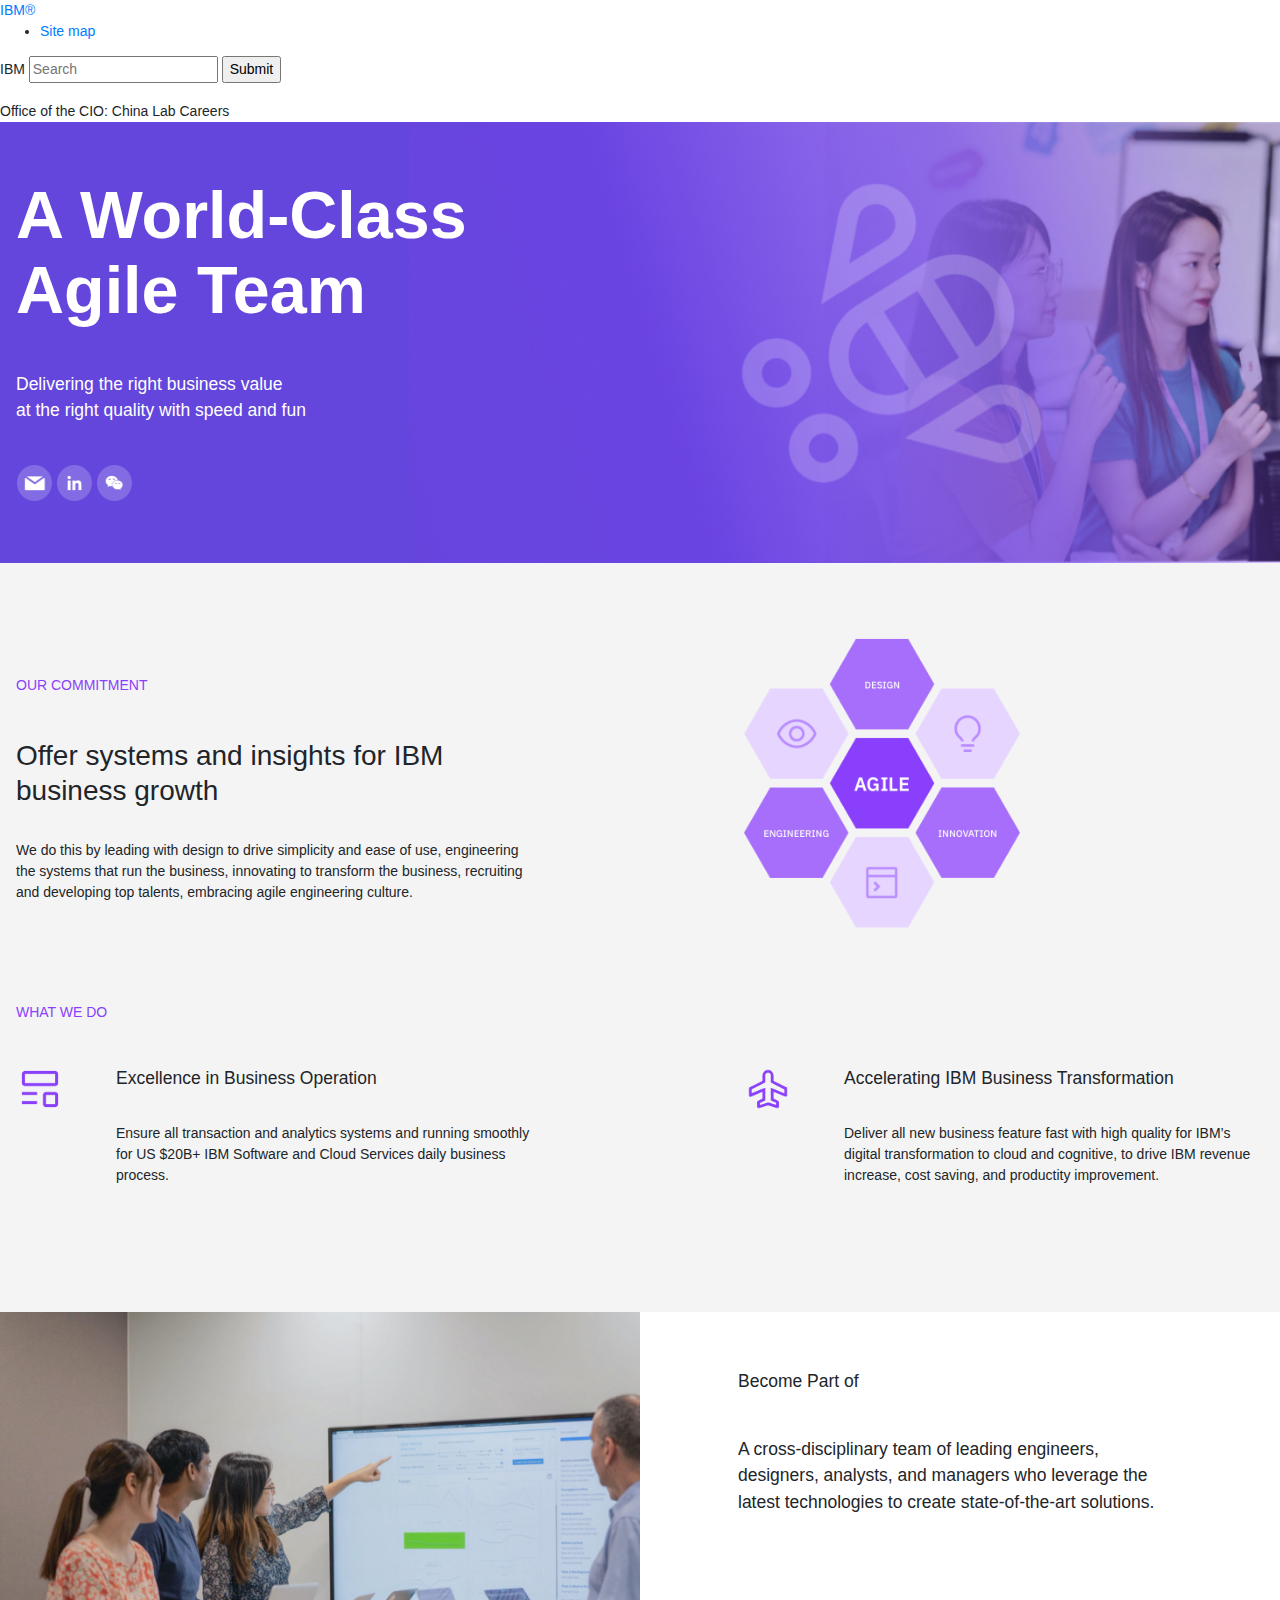
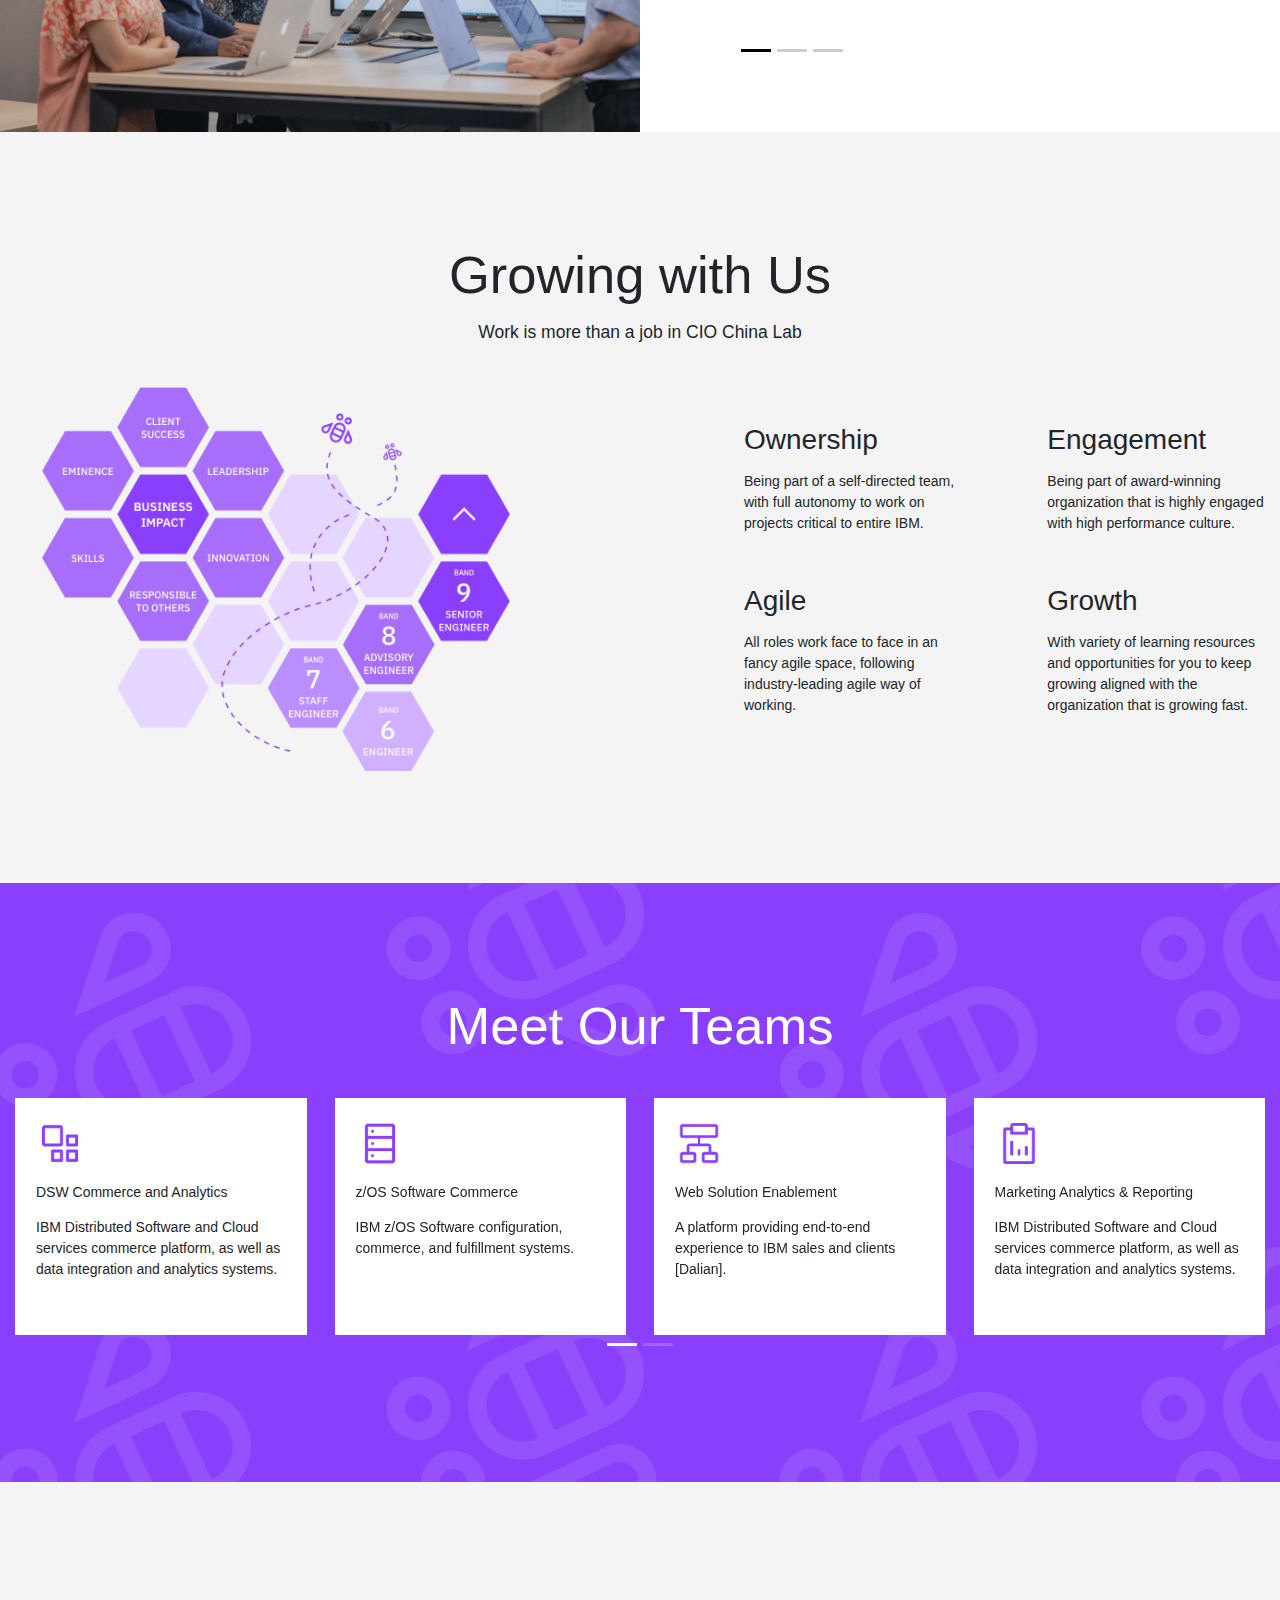
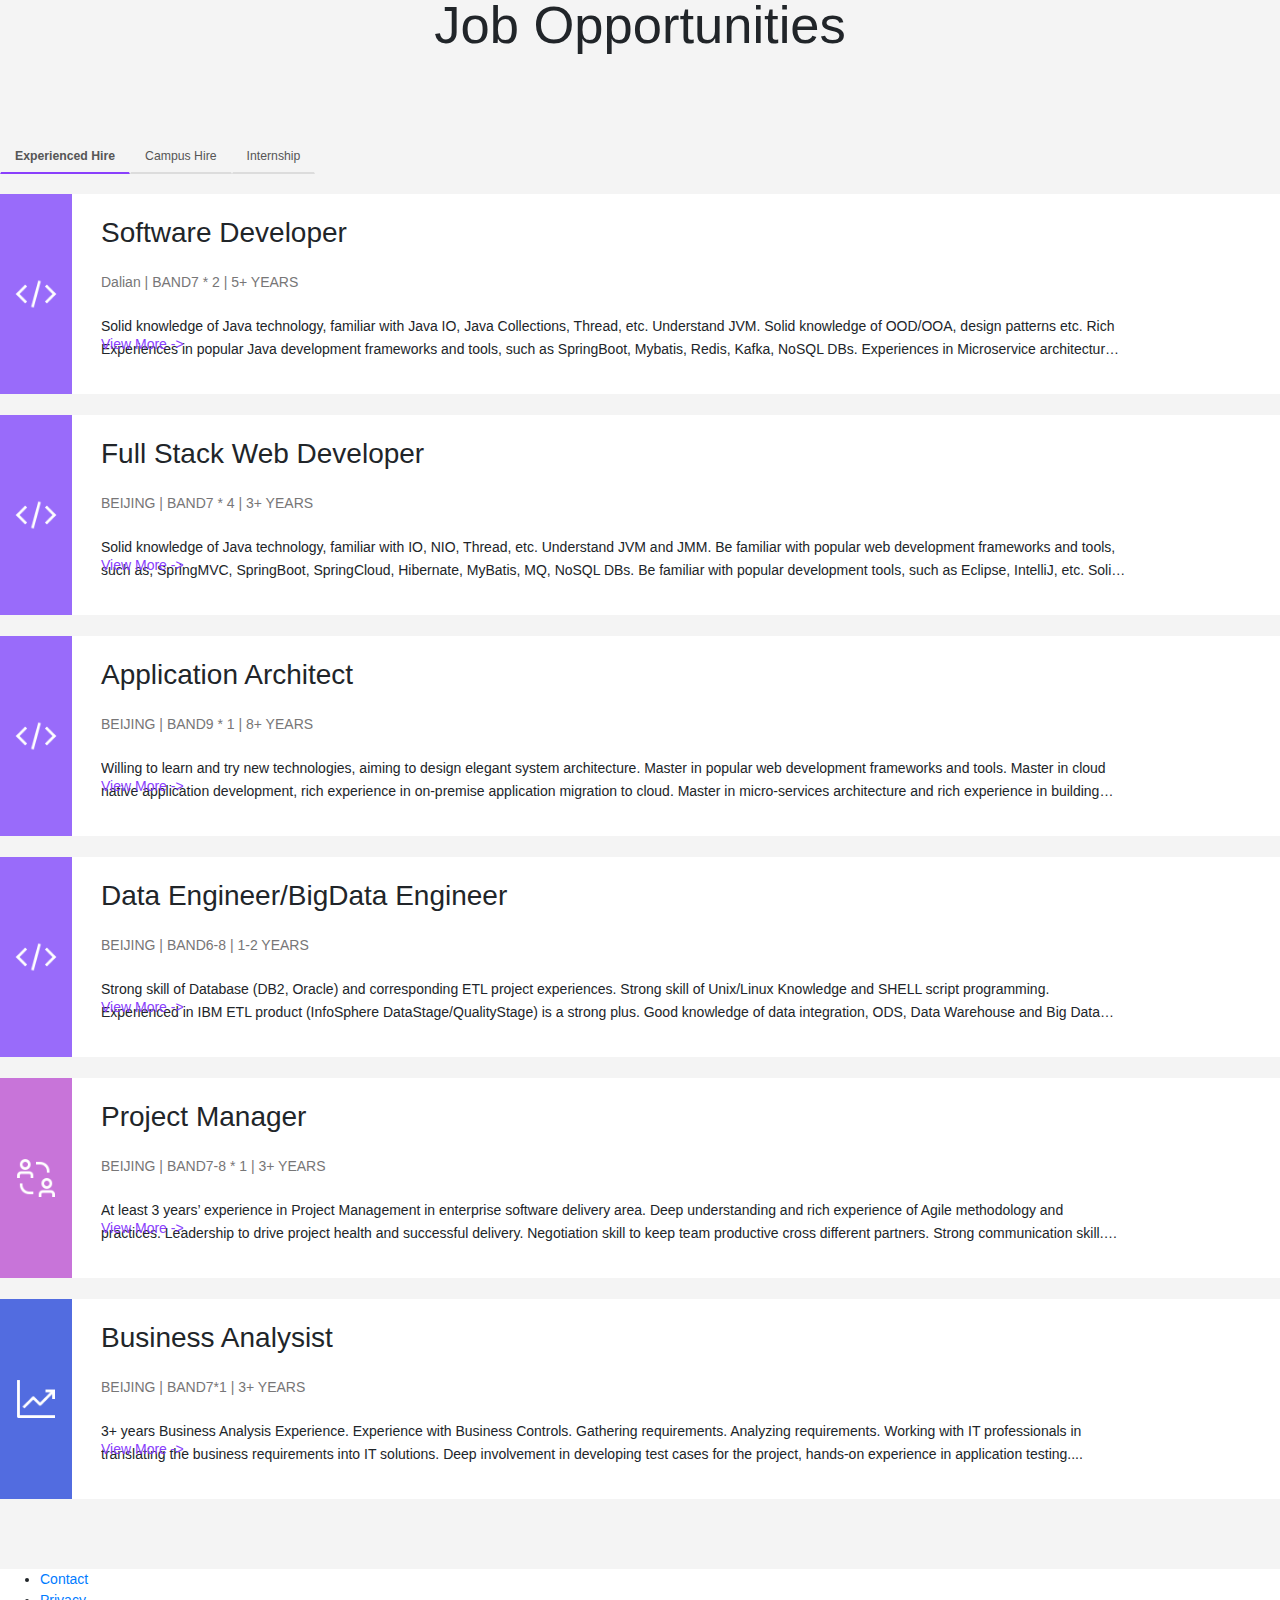
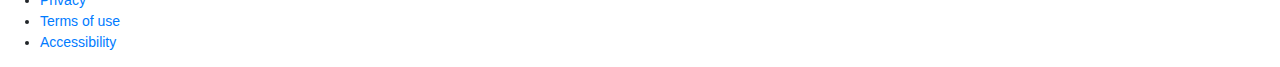
==== commit 4c540c77: "change experience to experienced" ====
--- a/index.html
+++ b/index.html
@@ -326,8 +326,8 @@
                 <p class="cio-career-medium fontWeight cio-career-aglign-center">Job Opportunities</p>
                 <nav class="cio-career-top-pad-medium ">
                   <div class="nav nav-tabs  cio-career-small" id="opp-nav-tab" role="tablist">
-                    <a class="nav-item nav-link active" id="tab-experienceHire" data-toggle="tab" href="#experienceHire"
-                      role="tab" aria-controls="experience" aria-selected="true">Experience Hire</a>
+                    <a class="nav-item nav-link active" id="tab-experiencedHire" data-toggle="tab" href="#experiencedHire"
+                      role="tab" aria-controls="experience" aria-selected="true">Experienced Hire</a>
                     <a class="nav-item nav-link" id="tab-campusHire" data-toggle="tab" href="#campusHire" role="tab"
                       aria-controls="campusHire" aria-selected="false">Campus Hire</a>
                     <a class="nav-item nav-link" id="tab-internship" data-toggle="tab" href="#internship" role="tab"
@@ -335,8 +335,8 @@
                   </div>
                 </nav>
                 <div class="tab-content cio-career-bottom-pad-medium">
-                  <div class="tab-pane fade show active" id="experienceHire" role="tabpanel"
-                    aria-labelledby="tab-experienceHire">
+                  <div class="tab-pane fade show active" id="experiencedHire" role="tabpanel"
+                    aria-labelledby="tab-experiencedHire">
                   </div>
                   <div class="tab-pane fade" id="campusHire" role="tabpanel" aria-labelledby="tab-campusHire"></div>
                   <div class="tab-pane fade" id="internship" role="tabpanel" aria-labelledby="tab-internship"></div>
--- a/css/common.css
+++ b/css/common.css
@@ -110,7 +110,7 @@
   }
 
   .becomePartOfCardImg {
-    height: 100% !important;
+    width: 100% !important;
   }
 
   .meet-our-team-pad {
